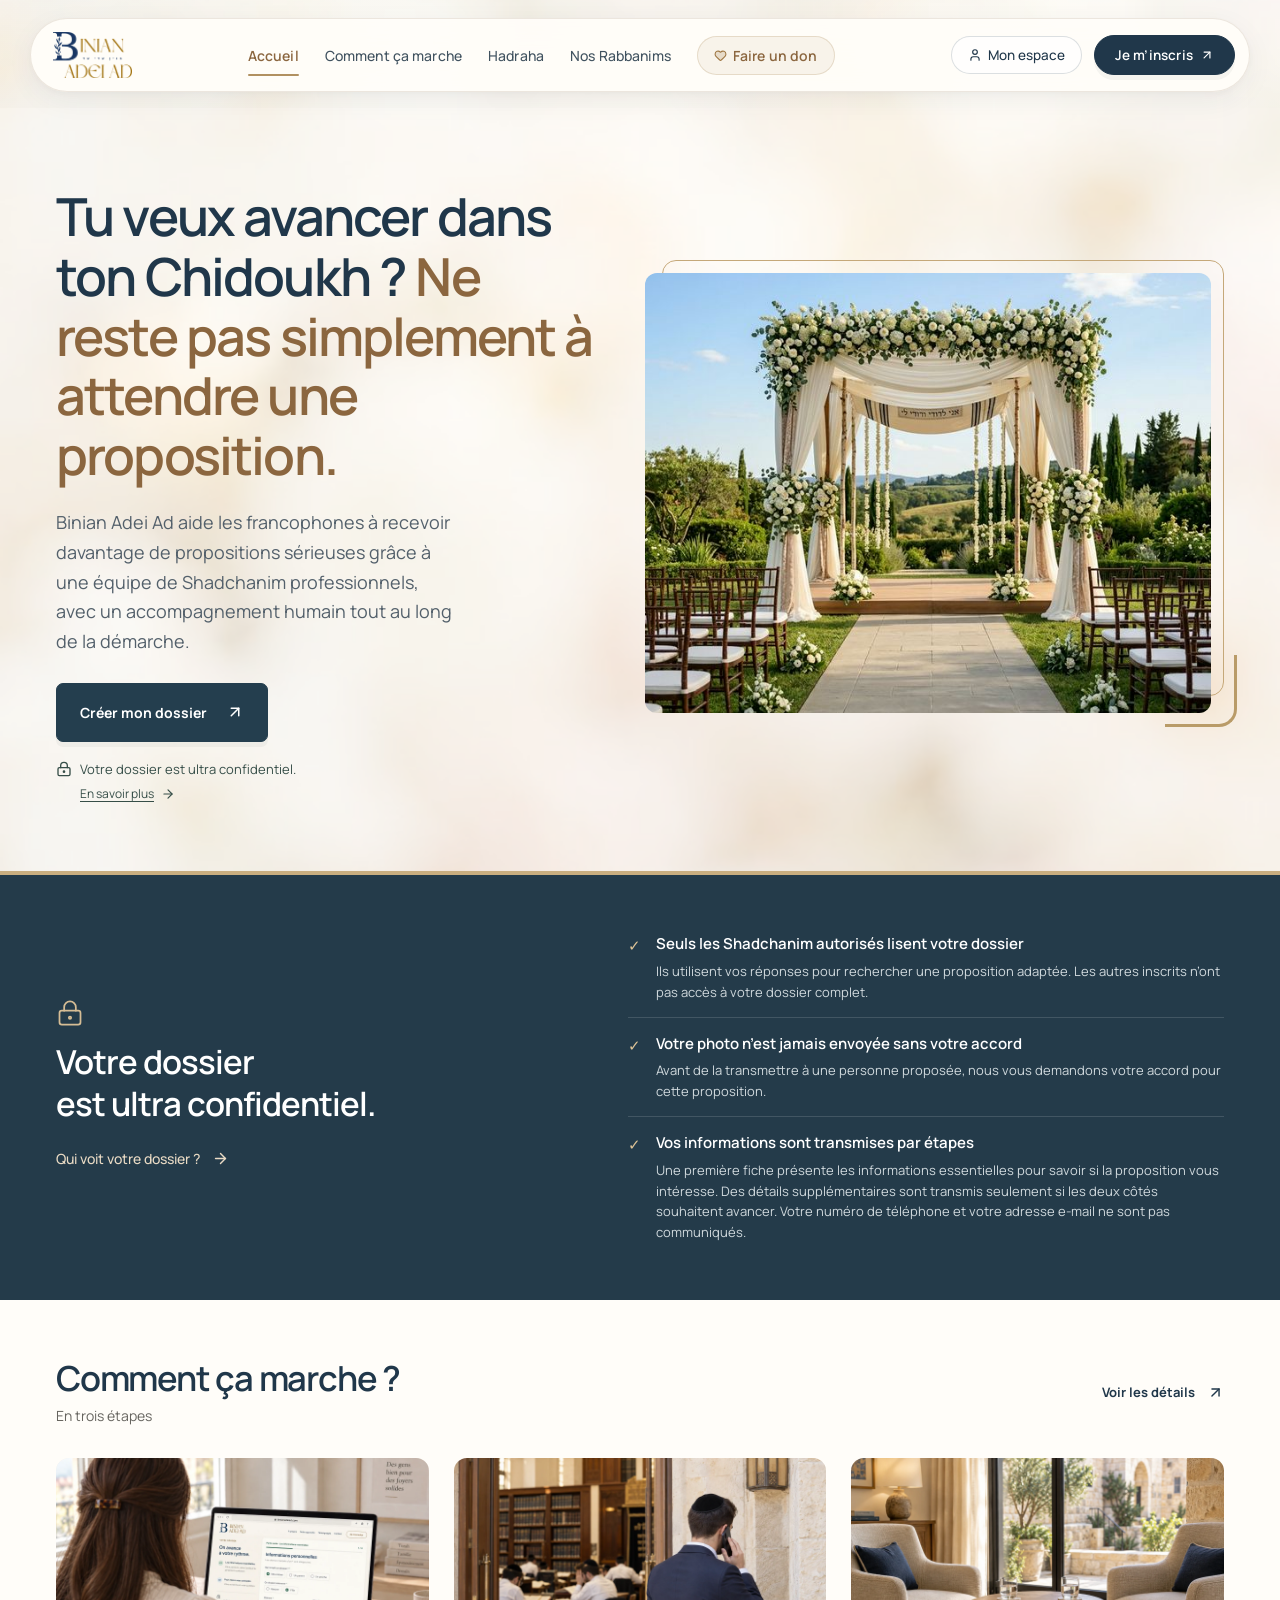
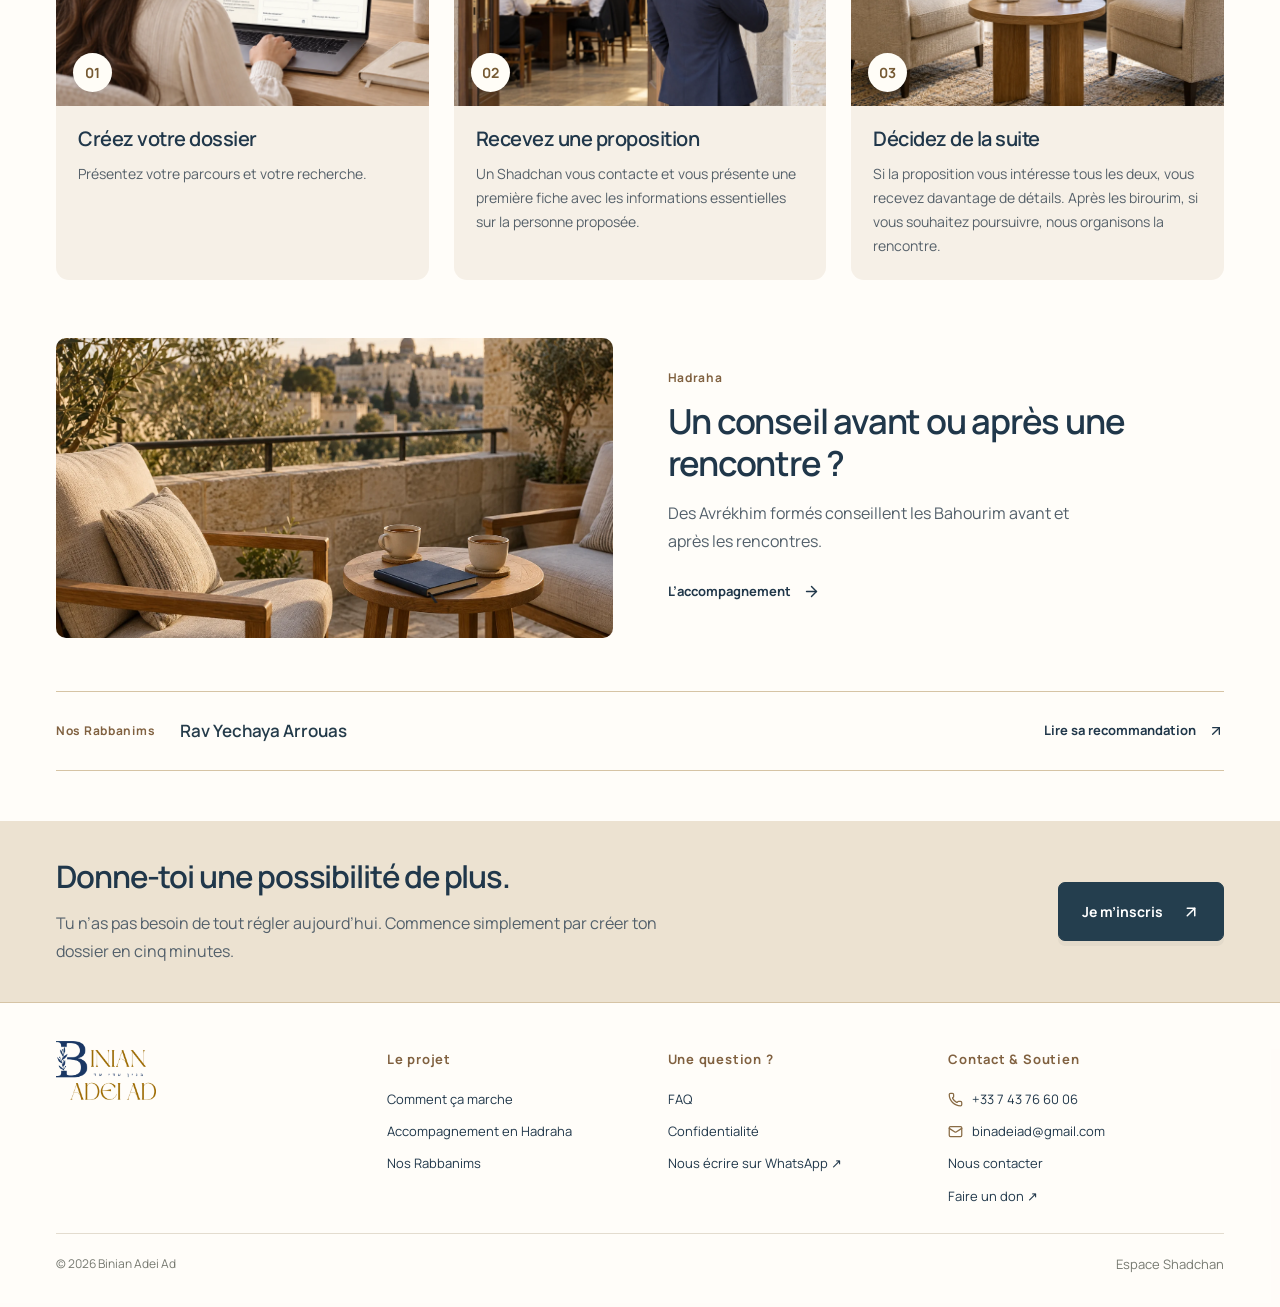
==== index.html @ 0715a314 "deploy: nouveau profil candidat 2 parties, formulaire direct Firebase" ====
<!DOCTYPE html>
<html lang="fr">
  <head>
    <meta charset="UTF-8" />
    <meta name="viewport" content="width=device-width, initial-scale=1.0" />
    <link rel="icon" href="./logo-transparent.png" />
    <meta name="google-site-verification" content="Vy_TaMFJgkFVXdGUIpu9ADHQsh_csEr1H4dXtQXcMZ0" />

    <title>Binian Adei Ad — Une possibilité de plus pour votre Chidoukh</title>
    
    <!-- SEO Meta Tags -->
    <meta name="description" content="Une équipe de Shadchanim pour étudier votre dossier et travailler des propositions de Chidoukh. Pour les francophones, dans une démarche privée." />
    <meta name="keywords" content="shidduch, shidduchim, shadchan, chadhanim, mariage juif, rencontre juive, binian adei ad, zivug, rabbanim, accompagnement" />
    <meta name="author" content="Binian Adei Ad" />
    <meta name="robots" content="index, follow" />
    <link rel="canonical" href="https://www.binianadeiad.com/" />
    
    <!-- Open Graph / Facebook -->
    <meta property="og:type" content="website" />
    <meta property="og:url" content="https://www.binianadeiad.com/" />
    <meta property="og:title" content="Binian Adei Ad — Chidoukh pour les francophones" />
    <meta property="og:description" content="Une possibilité de plus pour votre Chidoukh, avec le travail de Shadchanim et des conseils en Hadraha." />
    <meta property="og:image" content="https://www.binianadeiad.com/logo-transparent.png" />
    <meta property="og:locale" content="fr_FR" />
    
    <!-- Twitter -->
    <meta name="twitter:card" content="summary_large_image" />
    <meta name="twitter:url" content="https://www.binianadeiad.com/" />
    <meta name="twitter:title" content="Binian Adei Ad — Chidoukh pour les francophones" />
    <meta name="twitter:description" content="Une possibilité de plus pour votre Chidoukh, avec le travail de Shadchanim." />
    <meta name="twitter:image" content="https://www.binianadeiad.com/logo-transparent.png" />
    
<link rel="preconnect" href="https://fonts.googleapis.com" />
<link rel="preconnect" href="https://fonts.gstatic.com" crossorigin />
<link
  href="https://fonts.googleapis.com/css2?family=Manrope:wght@400;500;600;700;800&family=Playfair+Display:wght@400;700&family=Lato:wght@400;700&display=swap"
  rel="stylesheet"
/>
    <style>
      body {
        font-family: "Lato", sans-serif;
        background-color: #f8f9fa;
        overflow-x: hidden;
      }
      h1,
      h2,
      h3,
      h4,
      h5,
      h6 {
        font-family: "Playfair Display", serif;
      }

      @media print {
        @page {
          margin: 1cm;
          size: A4;
        }
        body {
          background: white;
          -webkit-print-color-adjust: exact;
          print-color-adjust: exact;
          font-size: 12pt;
        }
        .no-print,
        nav,
        button,
        .sidebar {
          display: none !important;
        }
        /* Ensure profile view takes full width */
        .profile-view {
          display: block !important;
          width: 100% !important;
          border: none !important;
          box-shadow: none !important;
          padding: 0 !important;
          overflow: visible !important;
        }
        /* Hide scrollbars */
        * {
          overflow: visible !important;
        }

        /* Better spacing for print */
        .grid {
          display: block !important;
        }
        .col-span-1,
        .col-span-2 {
          width: 100% !important;
          display: block !important;
          margin-bottom: 20px;
        }

        /* Page break inside avoidance */
        .avoid-break {
          -moz-column-break-inside: avoid;
               break-inside: avoid;
          page-break-inside: avoid;
        }
      }
    </style>
    <script type="module" crossorigin src="./assets/index-CXfmjTI5.js"></script>
    <link rel="modulepreload" crossorigin href="./assets/vendor-wddqAaEv.js">
    <link rel="modulepreload" crossorigin href="./assets/vendor-firebase-DGOQs2QG.js">
    <link rel="modulepreload" crossorigin href="./assets/index-DbYVe_zG.js">
    <link rel="modulepreload" crossorigin href="./assets/vendor-lucide-CukXUZ2a.js">
    <link rel="modulepreload" crossorigin href="./assets/vendor-framer-motion-Dt_1clNq.js">
    <link rel="stylesheet" crossorigin href="./assets/index-DHxBOeEq.css">
  </head>
  <body>
    <div id="root"></div>
  </body>
</html>
---- assets/index-DHxBOeEq.css ----
*,:before,:after{--tw-border-spacing-x: 0;--tw-border-spacing-y: 0;--tw-translate-x: 0;--tw-translate-y: 0;--tw-rotate: 0;--tw-skew-x: 0;--tw-skew-y: 0;--tw-scale-x: 1;--tw-scale-y: 1;--tw-pan-x: ;--tw-pan-y: ;--tw-pinch-zoom: ;--tw-scroll-snap-strictness: proximity;--tw-gradient-from-position: ;--tw-gradient-via-position: ;--tw-gradient-to-position: ;--tw-ordinal: ;--tw-slashed-zero: ;--tw-numeric-figure: ;--tw-numeric-spacing: ;--tw-numeric-fraction: ;--tw-ring-inset: ;--tw-ring-offset-width: 0px;--tw-ring-offset-color: #fff;--tw-ring-color: rgb(59 130 246 / .5);--tw-ring-offset-shadow: 0 0 #0000;--tw-ring-shadow: 0 0 #0000;--tw-shadow: 0 0 #0000;--tw-shadow-colored: 0 0 #0000;--tw-blur: ;--tw-brightness: ;--tw-contrast: ;--tw-grayscale: ;--tw-hue-rotate: ;--tw-invert: ;--tw-saturate: ;--tw-sepia: ;--tw-drop-shadow: ;--tw-backdrop-blur: ;--tw-backdrop-brightness: ;--tw-backdrop-contrast: ;--tw-backdrop-grayscale: ;--tw-backdrop-hue-rotate: ;--tw-backdrop-invert: ;--tw-backdrop-opacity: ;--tw-backdrop-saturate: ;--tw-backdrop-sepia: ;--tw-contain-size: ;--tw-contain-layout: ;--tw-contain-paint: ;--tw-contain-style: }::backdrop{--tw-border-spacing-x: 0;--tw-border-spacing-y: 0;--tw-translate-x: 0;--tw-translate-y: 0;--tw-rotate: 0;--tw-skew-x: 0;--tw-skew-y: 0;--tw-scale-x: 1;--tw-scale-y: 1;--tw-pan-x: ;--tw-pan-y: ;--tw-pinch-zoom: ;--tw-scroll-snap-strictness: proximity;--tw-gradient-from-position: ;--tw-gradient-via-position: ;--tw-gradient-to-position: ;--tw-ordinal: ;--tw-slashed-zero: ;--tw-numeric-figure: ;--tw-numeric-spacing: ;--tw-numeric-fraction: ;--tw-ring-inset: ;--tw-ring-offset-width: 0px;--tw-ring-offset-color: #fff;--tw-ring-color: rgb(59 130 246 / .5);--tw-ring-offset-shadow: 0 0 #0000;--tw-ring-shadow: 0 0 #0000;--tw-shadow: 0 0 #0000;--tw-shadow-colored: 0 0 #0000;--tw-blur: ;--tw-brightness: ;--tw-contrast: ;--tw-grayscale: ;--tw-hue-rotate: ;--tw-invert: ;--tw-saturate: ;--tw-sepia: ;--tw-drop-shadow: ;--tw-backdrop-blur: ;--tw-backdrop-brightness: ;--tw-backdrop-contrast: ;--tw-backdrop-grayscale: ;--tw-backdrop-hue-rotate: ;--tw-backdrop-invert: ;--tw-backdrop-opacity: ;--tw-backdrop-saturate: ;--tw-backdrop-sepia: ;--tw-contain-size: ;--tw-contain-layout: ;--tw-contain-paint: ;--tw-contain-style: }*,:before,:after{box-sizing:border-box;border-width:0;border-style:solid;border-color:#e5e7eb}:before,:after{--tw-content: ""}html,:host{line-height:1.5;-webkit-text-size-adjust:100%;-moz-tab-size:4;-o-tab-size:4;tab-size:4;font-family:Lato,sans-serif;font-feature-settings:normal;font-variation-settings:normal;-webkit-tap-highlight-color:transparent}body{margin:0;line-height:inherit}hr{height:0;color:inherit;border-top-width:1px}abbr:where([title]){-webkit-text-decoration:underline dotted;text-decoration:underline dotted}h1,h2,h3,h4,h5,h6{font-size:inherit;font-weight:inherit}a{color:inherit;text-decoration:inherit}b,strong{font-weight:bolder}code,kbd,samp,pre{font-family:ui-monospace,SFMono-Regular,Menlo,Monaco,Consolas,Liberation Mono,Courier New,monospace;font-feature-settings:normal;font-variation-settings:normal;font-size:1em}small{font-size:80%}sub,sup{font-size:75%;line-height:0;position:relative;vertical-align:baseline}sub{bottom:-.25em}sup{top:-.5em}table{text-indent:0;border-color:inherit;border-collapse:collapse}button,input,optgroup,select,textarea{font-family:inherit;font-feature-settings:inherit;font-variation-settings:inherit;font-size:100%;font-weight:inherit;line-height:inherit;letter-spacing:inherit;color:inherit;margin:0;padding:0}button,select{text-transform:none}button,input:where([type=button]),input:where([type=reset]),input:where([type=submit]){-webkit-appearance:button;background-color:transparent;background-image:none}:-moz-focusring{outline:auto}:-moz-ui-invalid{box-shadow:none}progress{vertical-align:baseline}::-webkit-inner-spin-button,::-webkit-outer-spin-button{height:auto}[type=search]{-webkit-appearance:textfield;outline-offset:-2px}::-webkit-search-decoration{-webkit-appearance:none}::-webkit-file-upload-button{-webkit-appearance:button;font:inherit}summary{display:list-item}blockquote,dl,dd,h1,h2,h3,h4,h5,h6,hr,figure,p,pre{margin:0}fieldset{margin:0;padding:0}legend{padding:0}ol,ul,menu{list-style:none;margin:0;padding:0}dialog{padding:0}textarea{resize:vertical}input::-moz-placeholder,textarea::-moz-placeholder{opacity:1;color:#9ca3af}input::placeholder,textarea::placeholder{opacity:1;color:#9ca3af}button,[role=button]{cursor:pointer}:disabled{cursor:default}img,svg,video,canvas,audio,iframe,embed,object{display:block;vertical-align:middle}img,video{max-width:100%;height:auto}[hidden]:where(:not([hidden=until-found])){display:none}.pointer-events-none{pointer-events:none}.\!visible{visibility:visible!important}.visible{visibility:visible}.fixed{position:fixed}.absolute{position:absolute}.relative{position:relative}.sticky{position:sticky}.inset-0{top:0;right:0;bottom:0;left:0}.-bottom-12{bottom:-3rem}.-bottom-2{bottom:-.5rem}.-right-2{right:-.5rem}.bottom-0{bottom:0}.bottom-6{bottom:1.5rem}.left-1\/2{left:50%}.left-3{left:.75rem}.left-6{left:1.5rem}.right-0{right:0}.right-3{right:.75rem}.right-4{right:1rem}.top-0{top:0}.top-1\/2{top:50%}.top-2\.5{top:.625rem}.top-4{top:1rem}.top-6{top:1.5rem}.z-10{z-index:10}.z-20{z-index:20}.z-40{z-index:40}.z-50{z-index:50}.z-\[-1\]{z-index:-1}.z-\[60\]{z-index:60}.col-span-2{grid-column:span 2 / span 2}.m-auto{margin:auto}.mx-auto{margin-left:auto;margin-right:auto}.my-2{margin-top:.5rem;margin-bottom:.5rem}.my-3{margin-top:.75rem;margin-bottom:.75rem}.my-8{margin-top:2rem;margin-bottom:2rem}.-mb-px{margin-bottom:-1px}.-mr-20{margin-right:-5rem}.-mt-20{margin-top:-5rem}.mb-0\.5{margin-bottom:.125rem}.mb-1{margin-bottom:.25rem}.mb-1\.5{margin-bottom:.375rem}.mb-12{margin-bottom:3rem}.mb-2{margin-bottom:.5rem}.mb-3{margin-bottom:.75rem}.mb-4{margin-bottom:1rem}.mb-5{margin-bottom:1.25rem}.mb-6{margin-bottom:1.5rem}.mb-8{margin-bottom:2rem}.ml-2{margin-left:.5rem}.ml-auto{margin-left:auto}.mt-0{margin-top:0}.mt-0\.5{margin-top:.125rem}.mt-1{margin-top:.25rem}.mt-2{margin-top:.5rem}.mt-3{margin-top:.75rem}.mt-4{margin-top:1rem}.mt-6{margin-top:1.5rem}.mt-8{margin-top:2rem}.mt-auto{margin-top:auto}.block{display:block}.inline-block{display:inline-block}.flex{display:flex}.inline-flex{display:inline-flex}.table{display:table}.grid{display:grid}.hidden{display:none}.h-0\.5{height:.125rem}.h-10{height:2.5rem}.h-12{height:3rem}.h-16{height:4rem}.h-2{height:.5rem}.h-24{height:6rem}.h-3{height:.75rem}.h-3\.5{height:.875rem}.h-32{height:8rem}.h-4{height:1rem}.h-40{height:10rem}.h-5{height:1.25rem}.h-6{height:1.5rem}.h-64{height:16rem}.h-7{height:1.75rem}.h-\[500px\]{height:500px}.h-full{height:100%}.max-h-72{max-height:18rem}.min-h-\[160px\]{min-height:160px}.min-h-\[60px\]{min-height:60px}.min-h-\[70vh\]{min-height:70vh}.min-h-screen{min-height:100vh}.w-10{width:2.5rem}.w-12{width:3rem}.w-16{width:4rem}.w-2{width:.5rem}.w-20{width:5rem}.w-24{width:6rem}.w-3{width:.75rem}.w-3\.5{width:.875rem}.w-32{width:8rem}.w-4{width:1rem}.w-40{width:10rem}.w-5{width:1.25rem}.w-6{width:1.5rem}.w-64{width:16rem}.w-7{width:1.75rem}.w-auto{width:auto}.w-full{width:100%}.min-w-0{min-width:0px}.min-w-\[960px\]{min-width:960px}.max-w-2xl{max-width:42rem}.max-w-3xl{max-width:48rem}.max-w-4xl{max-width:56rem}.max-w-5xl{max-width:64rem}.max-w-6xl{max-width:72rem}.max-w-\[250px\]{max-width:250px}.max-w-\[80\%\]{max-width:80%}.max-w-\[85\%\]{max-width:85%}.max-w-md{max-width:28rem}.max-w-sm{max-width:24rem}.max-w-xl{max-width:36rem}.flex-1{flex:1 1 0%}.flex-shrink-0,.shrink-0{flex-shrink:0}.flex-grow{flex-grow:1}.-translate-x-1\/2{--tw-translate-x: -50%;transform:translate(var(--tw-translate-x),var(--tw-translate-y)) rotate(var(--tw-rotate)) skew(var(--tw-skew-x)) skewY(var(--tw-skew-y)) scaleX(var(--tw-scale-x)) scaleY(var(--tw-scale-y))}.-translate-y-1\/2{--tw-translate-y: -50%;transform:translate(var(--tw-translate-x),var(--tw-translate-y)) rotate(var(--tw-rotate)) skew(var(--tw-skew-x)) skewY(var(--tw-skew-y)) scaleX(var(--tw-scale-x)) scaleY(var(--tw-scale-y))}.transform{transform:translate(var(--tw-translate-x),var(--tw-translate-y)) rotate(var(--tw-rotate)) skew(var(--tw-skew-x)) skewY(var(--tw-skew-y)) scaleX(var(--tw-scale-x)) scaleY(var(--tw-scale-y))}@keyframes ping{75%,to{transform:scale(2);opacity:0}}.animate-ping{animation:ping 1s cubic-bezier(0,0,.2,1) infinite}@keyframes pulse{50%{opacity:.5}}.animate-pulse{animation:pulse 2s cubic-bezier(.4,0,.6,1) infinite}@keyframes spin{to{transform:rotate(360deg)}}.animate-spin{animation:spin 1s linear infinite}.cursor-not-allowed{cursor:not-allowed}.cursor-pointer{cursor:pointer}.grid-cols-1{grid-template-columns:repeat(1,minmax(0,1fr))}.grid-cols-2{grid-template-columns:repeat(2,minmax(0,1fr))}.flex-col{flex-direction:column}.flex-wrap{flex-wrap:wrap}.items-start{align-items:flex-start}.items-end{align-items:flex-end}.items-center{align-items:center}.justify-start{justify-content:flex-start}.justify-end{justify-content:flex-end}.justify-center{justify-content:center}.justify-between{justify-content:space-between}.gap-1{gap:.25rem}.gap-1\.5{gap:.375rem}.gap-2{gap:.5rem}.gap-3{gap:.75rem}.gap-4{gap:1rem}.gap-5{gap:1.25rem}.gap-6{gap:1.5rem}.gap-x-5{-moz-column-gap:1.25rem;column-gap:1.25rem}.gap-x-6{-moz-column-gap:1.5rem;column-gap:1.5rem}.gap-y-2{row-gap:.5rem}.space-y-1>:not([hidden])~:not([hidden]){--tw-space-y-reverse: 0;margin-top:calc(.25rem * calc(1 - var(--tw-space-y-reverse)));margin-bottom:calc(.25rem * var(--tw-space-y-reverse))}.space-y-2>:not([hidden])~:not([hidden]){--tw-space-y-reverse: 0;margin-top:calc(.5rem * calc(1 - var(--tw-space-y-reverse)));margin-bottom:calc(.5rem * var(--tw-space-y-reverse))}.space-y-3>:not([hidden])~:not([hidden]){--tw-space-y-reverse: 0;margin-top:calc(.75rem * calc(1 - var(--tw-space-y-reverse)));margin-bottom:calc(.75rem * var(--tw-space-y-reverse))}.space-y-4>:not([hidden])~:not([hidden]){--tw-space-y-reverse: 0;margin-top:calc(1rem * calc(1 - var(--tw-space-y-reverse)));margin-bottom:calc(1rem * var(--tw-space-y-reverse))}.space-y-5>:not([hidden])~:not([hidden]){--tw-space-y-reverse: 0;margin-top:calc(1.25rem * calc(1 - var(--tw-space-y-reverse)));margin-bottom:calc(1.25rem * var(--tw-space-y-reverse))}.space-y-6>:not([hidden])~:not([hidden]){--tw-space-y-reverse: 0;margin-top:calc(1.5rem * calc(1 - var(--tw-space-y-reverse)));margin-bottom:calc(1.5rem * var(--tw-space-y-reverse))}.space-y-8>:not([hidden])~:not([hidden]){--tw-space-y-reverse: 0;margin-top:calc(2rem * calc(1 - var(--tw-space-y-reverse)));margin-bottom:calc(2rem * var(--tw-space-y-reverse))}.divide-y>:not([hidden])~:not([hidden]){--tw-divide-y-reverse: 0;border-top-width:calc(1px * calc(1 - var(--tw-divide-y-reverse)));border-bottom-width:calc(1px * var(--tw-divide-y-reverse))}.divide-slate-100>:not([hidden])~:not([hidden]){--tw-divide-opacity: 1;border-color:rgb(241 245 249 / var(--tw-divide-opacity, 1))}.overflow-hidden{overflow:hidden}.overflow-x-auto{overflow-x:auto}.overflow-y-auto{overflow-y:auto}.overflow-x-hidden{overflow-x:hidden}.truncate{overflow:hidden;text-overflow:ellipsis;white-space:nowrap}.whitespace-nowrap{white-space:nowrap}.whitespace-pre-line{white-space:pre-line}.rounded-2xl{border-radius:1rem}.rounded-3xl{border-radius:1.5rem}.rounded-\[2\.5rem\]{border-radius:2.5rem}.rounded-\[2rem\]{border-radius:2rem}.rounded-full{border-radius:9999px}.rounded-lg{border-radius:.5rem}.rounded-md{border-radius:.375rem}.rounded-xl{border-radius:.75rem}.rounded-t-\[2rem\]{border-top-left-radius:2rem;border-top-right-radius:2rem}.rounded-bl-none{border-bottom-left-radius:0}.rounded-br-none{border-bottom-right-radius:0}.border{border-width:1px}.border-2{border-width:2px}.border-4,.border-\[4px\]{border-width:4px}.border-b{border-bottom-width:1px}.border-b-2{border-bottom-width:2px}.border-t{border-top-width:1px}.border-dashed{border-style:dashed}.border-amber-200{--tw-border-opacity: 1;border-color:rgb(253 230 138 / var(--tw-border-opacity, 1))}.border-amber-400{--tw-border-opacity: 1;border-color:rgb(251 191 36 / var(--tw-border-opacity, 1))}.border-emerald-200{--tw-border-opacity: 1;border-color:rgb(167 243 208 / var(--tw-border-opacity, 1))}.border-gray-200{--tw-border-opacity: 1;border-color:rgb(229 231 235 / var(--tw-border-opacity, 1))}.border-green-100{--tw-border-opacity: 1;border-color:rgb(220 252 231 / var(--tw-border-opacity, 1))}.border-green-100\/50{border-color:#dcfce780}.border-pink-200{--tw-border-opacity: 1;border-color:rgb(251 207 232 / var(--tw-border-opacity, 1))}.border-red-100{--tw-border-opacity: 1;border-color:rgb(254 226 226 / var(--tw-border-opacity, 1))}.border-red-200{--tw-border-opacity: 1;border-color:rgb(254 202 202 / var(--tw-border-opacity, 1))}.border-rose-200{--tw-border-opacity: 1;border-color:rgb(254 205 211 / var(--tw-border-opacity, 1))}.border-sky-200{--tw-border-opacity: 1;border-color:rgb(186 230 253 / var(--tw-border-opacity, 1))}.border-slate-100{--tw-border-opacity: 1;border-color:rgb(241 245 249 / var(--tw-border-opacity, 1))}.border-slate-200{--tw-border-opacity: 1;border-color:rgb(226 232 240 / var(--tw-border-opacity, 1))}.border-slate-300{--tw-border-opacity: 1;border-color:rgb(203 213 225 / var(--tw-border-opacity, 1))}.border-transparent{border-color:transparent}.border-wedding-gold{--tw-border-opacity: 1;border-color:rgb(200 162 121 / var(--tw-border-opacity, 1))}.border-wedding-gold\/10{border-color:#c8a2791a}.border-wedding-gold\/20{border-color:#c8a27933}.border-wedding-gold\/30{border-color:#c8a2794d}.border-wedding-navy{--tw-border-opacity: 1;border-color:rgb(26 41 66 / var(--tw-border-opacity, 1))}.border-wedding-navy\/10{border-color:#1a29421a}.border-wedding-navy\/15{border-color:#1a294226}.border-wedding-navy\/5{border-color:#1a29420d}.border-wedding-rose{--tw-border-opacity: 1;border-color:rgb(230 215 213 / var(--tw-border-opacity, 1))}.border-wedding-rose\/60{border-color:#e6d7d599}.border-wedding-rose\/80{border-color:#e6d7d5cc}.border-white{--tw-border-opacity: 1;border-color:rgb(255 255 255 / var(--tw-border-opacity, 1))}.border-white\/5{border-color:#ffffff0d}.border-white\/50{border-color:#ffffff80}.bg-amber-50{--tw-bg-opacity: 1;background-color:rgb(255 251 235 / var(--tw-bg-opacity, 1))}.bg-amber-50\/60{background-color:#fffbeb99}.bg-emerald-50{--tw-bg-opacity: 1;background-color:rgb(236 253 245 / var(--tw-bg-opacity, 1))}.bg-emerald-700{--tw-bg-opacity: 1;background-color:rgb(4 120 87 / var(--tw-bg-opacity, 1))}.bg-gray-100{--tw-bg-opacity: 1;background-color:rgb(243 244 246 / var(--tw-bg-opacity, 1))}.bg-gray-50\/50{background-color:#f9fafb80}.bg-green-50\/50{background-color:#f0fdf480}.bg-green-50\/80{background-color:#f0fdf4cc}.bg-green-500{--tw-bg-opacity: 1;background-color:rgb(34 197 94 / var(--tw-bg-opacity, 1))}.bg-pink-50{--tw-bg-opacity: 1;background-color:rgb(253 242 248 / var(--tw-bg-opacity, 1))}.bg-red-50{--tw-bg-opacity: 1;background-color:rgb(254 242 242 / var(--tw-bg-opacity, 1))}.bg-red-50\/80{background-color:#fef2f2cc}.bg-rose-50{--tw-bg-opacity: 1;background-color:rgb(255 241 242 / var(--tw-bg-opacity, 1))}.bg-sky-50{--tw-bg-opacity: 1;background-color:rgb(240 249 255 / var(--tw-bg-opacity, 1))}.bg-slate-100{--tw-bg-opacity: 1;background-color:rgb(241 245 249 / var(--tw-bg-opacity, 1))}.bg-slate-100\/70{background-color:#f1f5f9b3}.bg-slate-50{--tw-bg-opacity: 1;background-color:rgb(248 250 252 / var(--tw-bg-opacity, 1))}.bg-transparent{background-color:transparent}.bg-wedding-champagne{--tw-bg-opacity: 1;background-color:rgb(245 245 240 / var(--tw-bg-opacity, 1))}.bg-wedding-gold{--tw-bg-opacity: 1;background-color:rgb(200 162 121 / var(--tw-bg-opacity, 1))}.bg-wedding-gold\/10{background-color:#c8a2791a}.bg-wedding-gold\/15{background-color:#c8a27926}.bg-wedding-gold\/30{background-color:#c8a2794d}.bg-wedding-gold\/5{background-color:#c8a2790d}.bg-wedding-navy{--tw-bg-opacity: 1;background-color:rgb(26 41 66 / var(--tw-bg-opacity, 1))}.bg-wedding-navy\/40{background-color:#1a294266}.bg-wedding-navy\/5{background-color:#1a29420d}.bg-wedding-navy\/70{background-color:#1a2942b3}.bg-wedding-navy\/95{background-color:#1a2942f2}.bg-wedding-navy\/\[0\.02\]{background-color:#1a294205}.bg-white{--tw-bg-opacity: 1;background-color:rgb(255 255 255 / var(--tw-bg-opacity, 1))}.bg-white\/10{background-color:#ffffff1a}.bg-white\/30{background-color:#ffffff4d}.bg-white\/50{background-color:#ffffff80}.bg-white\/60{background-color:#fff9}.bg-white\/70{background-color:#ffffffb3}.bg-white\/80{background-color:#fffc}.bg-white\/90{background-color:#ffffffe6}.bg-gradient-to-b{background-image:linear-gradient(to bottom,var(--tw-gradient-stops))}.bg-gradient-to-br{background-image:linear-gradient(to bottom right,var(--tw-gradient-stops))}.from-\[\#faf7f2\]{--tw-gradient-from: #faf7f2 var(--tw-gradient-from-position);--tw-gradient-to: rgb(250 247 242 / 0) var(--tw-gradient-to-position);--tw-gradient-stops: var(--tw-gradient-from), var(--tw-gradient-to)}.from-transparent{--tw-gradient-from: transparent var(--tw-gradient-from-position);--tw-gradient-to: rgb(0 0 0 / 0) var(--tw-gradient-to-position);--tw-gradient-stops: var(--tw-gradient-from), var(--tw-gradient-to)}.via-\[\#fffdfa\]{--tw-gradient-to: rgb(255 253 250 / 0) var(--tw-gradient-to-position);--tw-gradient-stops: var(--tw-gradient-from), #fffdfa var(--tw-gradient-via-position), var(--tw-gradient-to)}.to-\[\#f4eee6\]{--tw-gradient-to: #f4eee6 var(--tw-gradient-to-position)}.to-black\/20{--tw-gradient-to: rgb(0 0 0 / .2) var(--tw-gradient-to-position)}.bg-cover{background-size:cover}.bg-center{background-position:center}.object-cover{-o-object-fit:cover;object-fit:cover}.p-1{padding:.25rem}.p-10{padding:2.5rem}.p-12{padding:3rem}.p-2{padding:.5rem}.p-2\.5{padding:.625rem}.p-3{padding:.75rem}.p-4{padding:1rem}.p-6{padding:1.5rem}.p-8{padding:2rem}.px-0{padding-left:0;padding-right:0}.px-1{padding-left:.25rem;padding-right:.25rem}.px-2{padding-left:.5rem;padding-right:.5rem}.px-2\.5{padding-left:.625rem;padding-right:.625rem}.px-3{padding-left:.75rem;padding-right:.75rem}.px-3\.5{padding-left:.875rem;padding-right:.875rem}.px-4{padding-left:1rem;padding-right:1rem}.px-5{padding-left:1.25rem;padding-right:1.25rem}.px-6{padding-left:1.5rem;padding-right:1.5rem}.px-8{padding-left:2rem;padding-right:2rem}.py-0\.5{padding-top:.125rem;padding-bottom:.125rem}.py-1{padding-top:.25rem;padding-bottom:.25rem}.py-1\.5{padding-top:.375rem;padding-bottom:.375rem}.py-10{padding-top:2.5rem;padding-bottom:2.5rem}.py-2{padding-top:.5rem;padding-bottom:.5rem}.py-2\.5{padding-top:.625rem;padding-bottom:.625rem}.py-20{padding-top:5rem;padding-bottom:5rem}.py-3{padding-top:.75rem;padding-bottom:.75rem}.py-3\.5{padding-top:.875rem;padding-bottom:.875rem}.py-4{padding-top:1rem;padding-bottom:1rem}.py-6{padding-top:1.5rem;padding-bottom:1.5rem}.py-8{padding-top:2rem;padding-bottom:2rem}.pb-16{padding-bottom:4rem}.pb-3{padding-bottom:.75rem}.pb-4{padding-bottom:1rem}.pb-8{padding-bottom:2rem}.pl-9{padding-left:2.25rem}.pr-4{padding-right:1rem}.pt-1{padding-top:.25rem}.pt-16{padding-top:4rem}.pt-2{padding-top:.5rem}.pt-24{padding-top:6rem}.pt-3{padding-top:.75rem}.pt-4{padding-top:1rem}.pt-6{padding-top:1.5rem}.text-left{text-align:left}.text-center{text-align:center}.align-top{vertical-align:top}.font-sans{font-family:Lato,sans-serif}.font-serif{font-family:Playfair Display,serif}.text-2xl{font-size:1.5rem;line-height:2rem}.text-3xl{font-size:1.875rem;line-height:2.25rem}.text-4xl{font-size:2.25rem;line-height:2.5rem}.text-\[10px\]{font-size:10px}.text-\[11px\]{font-size:11px}.text-\[8px\]{font-size:8px}.text-\[9px\]{font-size:9px}.text-base{font-size:1rem;line-height:1.5rem}.text-lg{font-size:1.125rem;line-height:1.75rem}.text-sm{font-size:.875rem;line-height:1.25rem}.text-xl{font-size:1.25rem;line-height:1.75rem}.text-xs{font-size:.75rem;line-height:1rem}.font-bold{font-weight:700}.font-light{font-weight:300}.font-medium{font-weight:500}.font-normal{font-weight:400}.font-semibold{font-weight:600}.uppercase{text-transform:uppercase}.italic{font-style:italic}.leading-none{line-height:1}.leading-relaxed{line-height:1.625}.leading-snug{line-height:1.375}.leading-tight{line-height:1.25}.tracking-\[0\.1em\]{letter-spacing:.1em}.tracking-\[0\.2em\]{letter-spacing:.2em}.tracking-tight{letter-spacing:-.025em}.tracking-wide{letter-spacing:.025em}.tracking-wider{letter-spacing:.05em}.tracking-widest{letter-spacing:.1em}.text-amber-700{--tw-text-opacity: 1;color:rgb(180 83 9 / var(--tw-text-opacity, 1))}.text-amber-800{--tw-text-opacity: 1;color:rgb(146 64 14 / var(--tw-text-opacity, 1))}.text-emerald-600{--tw-text-opacity: 1;color:rgb(5 150 105 / var(--tw-text-opacity, 1))}.text-emerald-700{--tw-text-opacity: 1;color:rgb(4 120 87 / var(--tw-text-opacity, 1))}.text-emerald-800{--tw-text-opacity: 1;color:rgb(6 95 70 / var(--tw-text-opacity, 1))}.text-gray-400{--tw-text-opacity: 1;color:rgb(156 163 175 / var(--tw-text-opacity, 1))}.text-gray-700{--tw-text-opacity: 1;color:rgb(55 65 81 / var(--tw-text-opacity, 1))}.text-green-600{--tw-text-opacity: 1;color:rgb(22 163 74 / var(--tw-text-opacity, 1))}.text-green-700{--tw-text-opacity: 1;color:rgb(21 128 61 / var(--tw-text-opacity, 1))}.text-green-800\/40{color:#16653466}.text-pink-800{--tw-text-opacity: 1;color:rgb(157 23 77 / var(--tw-text-opacity, 1))}.text-red-600{--tw-text-opacity: 1;color:rgb(220 38 38 / var(--tw-text-opacity, 1))}.text-red-800{--tw-text-opacity: 1;color:rgb(153 27 27 / var(--tw-text-opacity, 1))}.text-rose-700{--tw-text-opacity: 1;color:rgb(190 18 60 / var(--tw-text-opacity, 1))}.text-rose-800{--tw-text-opacity: 1;color:rgb(159 18 57 / var(--tw-text-opacity, 1))}.text-sky-800{--tw-text-opacity: 1;color:rgb(7 89 133 / var(--tw-text-opacity, 1))}.text-slate-400{--tw-text-opacity: 1;color:rgb(148 163 184 / var(--tw-text-opacity, 1))}.text-slate-500{--tw-text-opacity: 1;color:rgb(100 116 139 / var(--tw-text-opacity, 1))}.text-slate-600{--tw-text-opacity: 1;color:rgb(71 85 105 / var(--tw-text-opacity, 1))}.text-slate-700{--tw-text-opacity: 1;color:rgb(51 65 85 / var(--tw-text-opacity, 1))}.text-wedding-gold{--tw-text-opacity: 1;color:rgb(200 162 121 / var(--tw-text-opacity, 1))}.text-wedding-navy{--tw-text-opacity: 1;color:rgb(26 41 66 / var(--tw-text-opacity, 1))}.text-wedding-navy\/20{color:#1a294233}.text-wedding-navy\/40{color:#1a294266}.text-wedding-navy\/50{color:#1a294280}.text-wedding-navy\/60{color:#1a294299}.text-wedding-navy\/70{color:#1a2942b3}.text-wedding-navy\/80{color:#1a2942cc}.text-wedding-navy\/90{color:#1a2942e6}.text-wedding-rose{--tw-text-opacity: 1;color:rgb(230 215 213 / var(--tw-text-opacity, 1))}.text-wedding-text{--tw-text-opacity: 1;color:rgb(74 74 74 / var(--tw-text-opacity, 1))}.text-wedding-text\/50{color:#4a4a4a80}.text-white{--tw-text-opacity: 1;color:rgb(255 255 255 / var(--tw-text-opacity, 1))}.text-white\/70{color:#ffffffb3}.text-white\/80{color:#fffc}.text-white\/90{color:#ffffffe6}.opacity-10{opacity:.1}.opacity-5{opacity:.05}.opacity-60{opacity:.6}.shadow-2xl{--tw-shadow: 0 25px 50px -12px rgb(0 0 0 / .25);--tw-shadow-colored: 0 25px 50px -12px var(--tw-shadow-color);box-shadow:var(--tw-ring-offset-shadow, 0 0 #0000),var(--tw-ring-shadow, 0 0 #0000),var(--tw-shadow)}.shadow-inner{--tw-shadow: inset 0 2px 4px 0 rgb(0 0 0 / .05);--tw-shadow-colored: inset 0 2px 4px 0 var(--tw-shadow-color);box-shadow:var(--tw-ring-offset-shadow, 0 0 #0000),var(--tw-ring-shadow, 0 0 #0000),var(--tw-shadow)}.shadow-lg{--tw-shadow: 0 10px 15px -3px rgb(0 0 0 / .1), 0 4px 6px -4px rgb(0 0 0 / .1);--tw-shadow-colored: 0 10px 15px -3px var(--tw-shadow-color), 0 4px 6px -4px var(--tw-shadow-color);box-shadow:var(--tw-ring-offset-shadow, 0 0 #0000),var(--tw-ring-shadow, 0 0 #0000),var(--tw-shadow)}.shadow-md{--tw-shadow: 0 4px 6px -1px rgb(0 0 0 / .1), 0 2px 4px -2px rgb(0 0 0 / .1);--tw-shadow-colored: 0 4px 6px -1px var(--tw-shadow-color), 0 2px 4px -2px var(--tw-shadow-color);box-shadow:var(--tw-ring-offset-shadow, 0 0 #0000),var(--tw-ring-shadow, 0 0 #0000),var(--tw-shadow)}.shadow-sm{--tw-shadow: 0 1px 2px 0 rgb(0 0 0 / .05);--tw-shadow-colored: 0 1px 2px 0 var(--tw-shadow-color);box-shadow:var(--tw-ring-offset-shadow, 0 0 #0000),var(--tw-ring-shadow, 0 0 #0000),var(--tw-shadow)}.shadow-xl{--tw-shadow: 0 20px 25px -5px rgb(0 0 0 / .1), 0 8px 10px -6px rgb(0 0 0 / .1);--tw-shadow-colored: 0 20px 25px -5px var(--tw-shadow-color), 0 8px 10px -6px var(--tw-shadow-color);box-shadow:var(--tw-ring-offset-shadow, 0 0 #0000),var(--tw-ring-shadow, 0 0 #0000),var(--tw-shadow)}.shadow-black\/5{--tw-shadow-color: rgb(0 0 0 / .05);--tw-shadow: var(--tw-shadow-colored)}.shadow-wedding-navy\/10{--tw-shadow-color: rgb(26 41 66 / .1);--tw-shadow: var(--tw-shadow-colored)}.shadow-wedding-navy\/20{--tw-shadow-color: rgb(26 41 66 / .2);--tw-shadow: var(--tw-shadow-colored)}.shadow-wedding-navy\/5{--tw-shadow-color: rgb(26 41 66 / .05);--tw-shadow: var(--tw-shadow-colored)}.ring-1{--tw-ring-offset-shadow: var(--tw-ring-inset) 0 0 0 var(--tw-ring-offset-width) var(--tw-ring-offset-color);--tw-ring-shadow: var(--tw-ring-inset) 0 0 0 calc(1px + var(--tw-ring-offset-width)) var(--tw-ring-color);box-shadow:var(--tw-ring-offset-shadow),var(--tw-ring-shadow),var(--tw-shadow, 0 0 #0000)}.ring-2{--tw-ring-offset-shadow: var(--tw-ring-inset) 0 0 0 var(--tw-ring-offset-width) var(--tw-ring-offset-color);--tw-ring-shadow: var(--tw-ring-inset) 0 0 0 calc(2px + var(--tw-ring-offset-width)) var(--tw-ring-color);box-shadow:var(--tw-ring-offset-shadow),var(--tw-ring-shadow),var(--tw-shadow, 0 0 #0000)}.ring-black\/5{--tw-ring-color: rgb(0 0 0 / .05)}.ring-wedding-gold\/50{--tw-ring-color: rgb(200 162 121 / .5)}.blur-3xl{--tw-blur: blur(64px);filter:var(--tw-blur) var(--tw-brightness) var(--tw-contrast) var(--tw-grayscale) var(--tw-hue-rotate) var(--tw-invert) var(--tw-saturate) var(--tw-sepia) var(--tw-drop-shadow)}.filter{filter:var(--tw-blur) var(--tw-brightness) var(--tw-contrast) var(--tw-grayscale) var(--tw-hue-rotate) var(--tw-invert) var(--tw-saturate) var(--tw-sepia) var(--tw-drop-shadow)}.backdrop-blur-md{--tw-backdrop-blur: blur(12px);-webkit-backdrop-filter:var(--tw-backdrop-blur) var(--tw-backdrop-brightness) var(--tw-backdrop-contrast) var(--tw-backdrop-grayscale) var(--tw-backdrop-hue-rotate) var(--tw-backdrop-invert) var(--tw-backdrop-opacity) var(--tw-backdrop-saturate) var(--tw-backdrop-sepia);backdrop-filter:var(--tw-backdrop-blur) var(--tw-backdrop-brightness) var(--tw-backdrop-contrast) var(--tw-backdrop-grayscale) var(--tw-backdrop-hue-rotate) var(--tw-backdrop-invert) var(--tw-backdrop-opacity) var(--tw-backdrop-saturate) var(--tw-backdrop-sepia)}.backdrop-blur-sm{--tw-backdrop-blur: blur(4px);-webkit-backdrop-filter:var(--tw-backdrop-blur) var(--tw-backdrop-brightness) var(--tw-backdrop-contrast) var(--tw-backdrop-grayscale) var(--tw-backdrop-hue-rotate) var(--tw-backdrop-invert) var(--tw-backdrop-opacity) var(--tw-backdrop-saturate) var(--tw-backdrop-sepia);backdrop-filter:var(--tw-backdrop-blur) var(--tw-backdrop-brightness) var(--tw-backdrop-contrast) var(--tw-backdrop-grayscale) var(--tw-backdrop-hue-rotate) var(--tw-backdrop-invert) var(--tw-backdrop-opacity) var(--tw-backdrop-saturate) var(--tw-backdrop-sepia)}.transition{transition-property:color,background-color,border-color,text-decoration-color,fill,stroke,opacity,box-shadow,transform,filter,backdrop-filter;transition-timing-function:cubic-bezier(.4,0,.2,1);transition-duration:.15s}.transition-all{transition-property:all;transition-timing-function:cubic-bezier(.4,0,.2,1);transition-duration:.15s}.transition-colors{transition-property:color,background-color,border-color,text-decoration-color,fill,stroke;transition-timing-function:cubic-bezier(.4,0,.2,1);transition-duration:.15s}.transition-opacity{transition-property:opacity;transition-timing-function:cubic-bezier(.4,0,.2,1);transition-duration:.15s}.transition-transform{transition-property:transform;transition-timing-function:cubic-bezier(.4,0,.2,1);transition-duration:.15s}.duration-300{transition-duration:.3s}:root{--wedding-navy: #1a2942;--wedding-gold: #c8a279;--wedding-rose: #e6d7d5;--wedding-champagne: #f5f5f0;--wedding-text: #4a4a4a}body{margin:0;font-family:Lato,sans-serif;color:var(--wedding-navy)}h1,h2,h3,h4,h5,h6{font-family:Playfair Display,serif;font-weight:700}.fade-in{animation:fadeIn .8s ease-out}@keyframes fadeIn{0%{opacity:0;transform:translateY(10px)}to{opacity:1;transform:translateY(0)}}.glass-card{background:#ffffffd9;backdrop-filter:blur(8px);-webkit-backdrop-filter:blur(8px);border:1px solid rgba(255,255,255,.5);box-shadow:0 8px 32px #1a294214}.glass-nav{background:#fffc;backdrop-filter:blur(12px);-webkit-backdrop-filter:blur(12px);border-bottom:1px solid rgba(255,255,255,.3)}.text-gold-gradient{background:linear-gradient(to right,#c8a279,#e6d7d5);background-clip:text;-webkit-background-clip:text;-webkit-text-fill-color:transparent}.font-serif-italic{font-family:Playfair Display,serif;font-style:italic}.tracking-luxury{letter-spacing:.15em;text-transform:uppercase}.baa-site{background:#fbf8f3;color:#233b4b;font-family:Lato,Arial,sans-serif;line-height:1.65;outline:none}.baa-site *,.baa-header *{box-sizing:border-box}.baa-site h1,.baa-site h2,.baa-site h3{font-family:Playfair Display,Georgia,serif;font-weight:400;line-height:1.15;letter-spacing:-.035em}.baa-site h1{font-size:clamp(42px,4.5vw,67px);margin:18px 0 25px}.baa-site h2{font-size:clamp(31px,3.1vw,43px);margin:14px 0 24px}.baa-site h3{font-size:25px;margin:16px 0}.baa-site em{color:#9a704f;font-weight:400}.baa-site p{color:#596365;margin:0 0 20px;font-size:16px}.baa-container{max-width:1192px;width:calc(100% - 112px);margin:auto}.baa-eyebrow,.baa-label{display:block;font-size:11px;letter-spacing:.16em;text-transform:uppercase;color:#816344;font-weight:700}.baa-header{height:74px;position:fixed;top:18px;left:50%;transform:translate(-50%);width:calc(100% - 48px);max-width:1220px;z-index:50;border-radius:9999px;background:#fffdf9f0;backdrop-filter:blur(20px) saturate(180%);-webkit-backdrop-filter:blur(20px) saturate(180%);border:1px solid rgba(220,212,201,.55);box-shadow:0 8px 30px -4px #20374a14,0 2px 8px #20374a08;color:#20374a;padding:0 14px 0 22px;transition:height .32s cubic-bezier(.4,0,.2,1),top .32s cubic-bezier(.4,0,.2,1),padding .32s cubic-bezier(.4,0,.2,1),background .3s ease,box-shadow .3s ease,border-color .3s ease}.baa-header.is-scrolled{top:10px;height:56px;background:#fffdf9e0;border-color:#dcd4c9bf;box-shadow:0 10px 32px -4px #20374a1f,0 2px 8px #20374a0d;padding:0 10px 0 18px}.baa-nav-wrap{width:100%;height:100%;margin:auto;display:flex;align-items:center;justify-content:space-between;gap:20px}.baa-logo{display:flex;align-items:center;text-decoration:none;transition:opacity .2s ease,transform .2s ease}.baa-logo:hover{opacity:.88;transform:scale(.98)}.baa-logo img{height:46px;width:auto;max-width:85px;-o-object-fit:contain;object-fit:contain;display:block;transition:height .32s cubic-bezier(.4,0,.2,1)}.baa-header.is-scrolled .baa-logo img{height:34px}.baa-links{display:flex;gap:26px;align-items:center}.baa-links a{font-size:14px;font-weight:500;color:#40525f;padding:10px 0;position:relative;text-decoration:none;letter-spacing:.01em;transition:all .32s cubic-bezier(.4,0,.2,1)}.baa-header.is-scrolled .baa-links a{font-size:13px;padding:6px 0}.baa-links a:hover{color:#8b663f}.baa-links a[aria-current=page]{color:#8b663f;font-weight:600}.baa-links a[aria-current=page]:after{content:"";height:2px;background:#b19161;border-radius:2px;position:absolute;bottom:0;left:0;right:0}.baa-nav-don{display:inline-flex!important;align-items:center;gap:6px;color:#8b663f!important;font-weight:600!important;background:#b1916117;padding:8px 16px!important;border-radius:9999px;border:1px solid rgba(177,145,97,.25);transition:all .32s cubic-bezier(.4,0,.2,1)!important}.baa-header.is-scrolled .baa-nav-don{padding:5px 12px!important;font-size:12.5px!important}.baa-nav-don:hover{background:#b191612e!important;border-color:#b1916173!important;transform:translateY(-1px)}.baa-nav-don .baa-don-icon{color:#a07844;fill:#a0784433}.baa-nav-actions{display:flex;align-items:center;gap:12px}.baa-account{display:inline-flex;align-items:center;gap:6px;padding:8px 16px;border-radius:9999px;border:1px solid rgba(32,55,74,.16);background:#ffffffb3;color:#20374a;font-size:13.5px;font-weight:500;cursor:pointer;transition:all .32s cubic-bezier(.4,0,.2,1)}.baa-header.is-scrolled .baa-account{padding:6px 13px;font-size:12.5px}.baa-account:hover{background:#fff;border-color:#20374a52;box-shadow:0 2px 8px #20374a0f;transform:translateY(-1px)}.baa-nav-register{display:inline-flex!important;align-items:center;justify-content:center;gap:7px!important;background:#20374a!important;color:#fff!important;padding:9px 20px!important;border-radius:9999px!important;border:1px solid #20374a!important;font-size:13.5px!important;font-weight:600!important;letter-spacing:.015em;box-shadow:0 2px 10px #20374a2e;cursor:pointer;transition:all .32s cubic-bezier(.4,0,.2,1);text-decoration:none}.baa-header.is-scrolled .baa-nav-register{padding:6px 15px!important;font-size:12.5px!important}.baa-nav-register:hover{background:#2b4961!important;border-color:#2b4961!important;box-shadow:0 4px 14px #20374a42;transform:translateY(-1px)}.baa-button{display:inline-flex;align-items:center;justify-content:center;gap:19px;background:#243e4e;color:#fff!important;padding:17px 25px;border:1px solid #243e4e;border-radius:3px;font-family:Lato,Arial,sans-serif;font-size:14px;font-weight:700;cursor:pointer;transition:background .2s,transform .2s;text-decoration:none}.baa-button:hover{background:#36576a;transform:translateY(-1px)}.baa-button.small{padding:12px 17px;font-size:12px;gap:12px}.baa-button.light{background:#fff;color:#243e4e!important;border-color:#c4cbc8}.baa-button.light:hover{background:#f0eee6}.baa-menu{display:none;align-items:center;justify-content:center;width:38px;height:38px;padding:0;border-radius:8px;border:1px solid rgba(32,55,74,.14);background:#fffc;color:#20374a;cursor:pointer;transition:all .32s cubic-bezier(.4,0,.2,1)}.baa-header.is-scrolled .baa-menu{width:34px;height:34px}.baa-menu:hover{background:#fff;border-color:#20374a47}.baa-mobile-account{display:none}.baa-skip{position:absolute;top:-80px;background:#fff;padding:12px}.baa-skip:focus{top:8px;z-index:80}.baa-site a:focus-visible,.baa-site button:focus-visible,.baa-header a:focus-visible,.baa-header button:focus-visible,.baa-site summary:focus-visible{outline:3px solid #a87f48;outline-offset:5px}.baa-hero{display:grid;grid-template-columns:1.1fr 1fr;align-items:center;gap:65px;padding-top:62px;padding-bottom:70px}.baa-hero-copy{padding:20px 0}.baa-hero-copy>p{font-size:17px;line-height:1.8}.baa-hero-actions{display:flex;align-items:center;gap:25px;margin-top:32px;flex-wrap:wrap}.baa-text-link{display:inline-flex;align-items:center;gap:12px;font-size:13px;font-weight:700;padding:6px 0;text-decoration:none}.baa-hero-visual{position:relative;max-width:510px;width:100%;justify-self:end;padding:0 16px 0 0}.baa-section-heading{display:flex;justify-content:space-between;align-items:end;gap:20px}.baa-section-heading>a{margin-bottom:25px}.baa-steps{list-style:none;display:grid;grid-template-columns:repeat(3,1fr);gap:50px;padding:0;margin:35px 0 0}.baa-steps li{border-top:1px solid #ccbda8;padding-top:23px}.baa-step-number{font-family:Playfair Display,serif;color:#a07c55;font-size:28px;font-style:italic}.baa-steps p{font-size:15px;line-height:1.8}.baa-care{display:grid;grid-template-columns:1fr 1.1fr;gap:105px;padding-top:88px;padding-bottom:88px;align-items:center}.baa-faq details{border-bottom:1px solid #d9d3c9}.baa-faq summary{list-style:none;cursor:pointer;display:flex;align-items:center;justify-content:space-between;gap:25px;padding:23px 0;font-size:16px}.baa-faq summary::-webkit-details-marker{display:none}.baa-faq summary span{font-size:24px;color:#9a704f;font-weight:400}.baa-faq details[open] summary span{transform:rotate(45deg)}.baa-faq p{font-size:15px;max-width:700px;padding-right:25px}.baa-final{background:#ede3d8;padding:59px 0 65px}.baa-final>.baa-container{display:flex;align-items:center;justify-content:space-between;gap:45px}.baa-final p{margin-bottom:0}.baa-footer{padding-top:52px;background:#fbf8f3}.baa-footer-top{display:grid;grid-template-columns:1.2fr 1fr 1fr 1.1fr;gap:34px;padding-bottom:40px}.baa-footer-top>div{display:flex;align-items:start;flex-direction:column}.baa-footer-top img{height:79px;-o-object-fit:contain;object-fit:contain;-o-object-position:left center;object-position:left center;margin-bottom:15px}.baa-footer p{font-size:12px;line-height:1.8}.baa-footer .baa-label{margin:18px 0}.baa-footer a{font-size:12px;margin-bottom:11px;overflow-wrap:anywhere}.baa-footer-bottom{border-top:1px solid #e3dccf;display:flex;justify-content:space-between;gap:20px;padding:20px 0;font-size:11px;color:#777a71}.baa-inner-page{padding-top:40px;padding-bottom:95px;min-height:65vh}.baa-back{display:block;font-size:12px;color:#7e7c73;margin-bottom:42px}.baa-inner-page h1{max-width:1000px;font-size:clamp(39px,4.2vw,62px)}.baa-lead{max-width:680px;font-size:19px!important;line-height:1.8}.baa-info-grid{display:grid;grid-template-columns:1fr 1fr;gap:65px;margin:55px 0}.baa-info-grid h2{font-size:32px}.baa-fee{background:#eee7db;padding:30px}.baa-fee .baa-text-link{display:flex;margin-top:18px}.baa-simple-list{list-style:none;padding:0;margin:22px 0}.baa-simple-list li{padding:14px 0;border-bottom:1px solid #d9d3c9}.baa-letter{max-width:810px;background:#fffdf9;border:1px solid #d9cab6;padding:45px 55px;margin-top:40px}.baa-letter p{font-family:Playfair Display,serif;font-size:18px;line-height:1.9}.baa-aside{font-size:13px!important;margin-top:28px!important;max-width:740px}.baa-inner-page>.baa-faq{max-width:860px;margin-top:40px}.baa-help{margin-top:45px}.baa-prose{max-width:760px;margin-top:45px}.baa-prose h2{font-size:28px;margin-top:40px}.baa-contact-list{max-width:800px;margin-top:38px}.baa-contact-list>a{display:flex;align-items:center;gap:24px;padding:27px 0;border-bottom:1px solid #d9d3c9}.baa-contact-list>a>svg:last-child{margin-left:auto;flex-shrink:0}.baa-contact-list small{display:block;color:#8b7258;font-size:12px}.baa-contact-list span{display:block;font-size:22px;overflow-wrap:anywhere}.baa-contact-list>a>div{min-width:0}@media(min-width:1400px){.baa-hero{padding-top:75px;padding-bottom:80px}}@media(max-width:1100px){.baa-links{gap:15px}.baa-nav-wrap{width:calc(100% - 40px);gap:15px}.baa-nav-actions{gap:14px}.baa-container{width:calc(100% - 64px)}.baa-hero{gap:36px}.baa-hero-actions{gap:15px}.baa-care{gap:45px}}@media(max-width:900px){.baa-site h1{font-size:48px}.baa-hero{gap:30px;padding-top:38px;padding-bottom:48px}.baa-footer-top{grid-template-columns:1fr 1fr}}@media(max-width:640px){.baa-container{width:calc(100% - 40px)}.baa-nav-wrap{width:calc(100% - 32px)}.baa-nav-actions{gap:9px}.baa-button.small{padding:11px 14px}.baa-hero{grid-template-columns:1fr;gap:28px;padding-top:28px}.baa-hero-copy{padding:0}.baa-site h1{font-size:43px;line-height:1.13;margin:16px 0 21px}.baa-hero-copy>p{font-size:16px}.baa-hero-actions{margin-top:23px;gap:16px}.baa-hero-actions .baa-text-link{font-size:12px}.baa-button{padding:15px 19px;gap:13px}.baa-hero-visual{max-width:400px;justify-self:center;padding:0 12px}.baa-care{grid-template-columns:1fr;gap:15px;padding-top:48px;padding-bottom:48px}.baa-site h2{font-size:32px}.baa-section-heading{display:block}.baa-section-heading>a{margin-bottom:0}.baa-steps{grid-template-columns:1fr;gap:15px;margin-top:25px}.baa-steps li{padding-top:15px}.baa-step-number{font-size:22px}.baa-steps h3{display:inline;margin-left:19px;font-size:23px}.baa-steps p{margin:12px 0 9px}.baa-care{gap:30px}.baa-faq summary{font-size:15px;padding:20px 0}.baa-final{padding:44px 0}.baa-final>.baa-container{display:block}.baa-footer{padding-top:30px}.baa-footer-top{gap:16px 24px}.baa-footer-top>div:first-child{grid-column:1/-1}.baa-footer-top>div:last-child{grid-column:1/-1}.baa-footer-bottom{flex-wrap:wrap;gap:8px 20px}.baa-inner-page{padding-top:25px;padding-bottom:50px}.baa-back{margin-bottom:28px}.baa-lead{font-size:17px!important}.baa-info-grid{grid-template-columns:1fr;gap:24px;margin:35px 0}.baa-fee{padding:25px}.baa-letter{padding:27px 23px}.baa-letter p{font-size:16px}.baa-contact-list span{font-size:18px}.baa-contact-list>a{gap:15px}}@media(prefers-reduced-motion:reduce){.baa-site *,.baa-header *{animation:none!important;transition:none!important;scroll-behavior:auto!important}}.baa-preview-main{padding-top:108px}.baa-preview-modal{position:fixed;top:0;right:0;bottom:0;left:0;background:#233b4b88;display:grid;place-items:center;z-index:100;padding:20px}.baa-preview-modal>div{background:#fbf8f3;padding:35px;max-width:470px}.baa-preview-modal h2{font-size:25px;margin:0 0 16px}.baa-preview-modal p{margin-bottom:22px;line-height:1.7}@media(max-width:1000px){.baa-preview-main{padding-top:86px}}.baa-site,.baa-header,.baa-button{font-family:Manrope,Segoe UI,Arial,sans-serif}.baa-site{background:#fffdf9;color:#20374a}.baa-site h1,.baa-site h2,.baa-site h3,.baa-letter p{font-family:Manrope,Segoe UI,Arial,sans-serif;font-style:normal;letter-spacing:-.035em;font-weight:600}.baa-site h1{font-size:clamp(38px,4.1vw,59px);line-height:1.14}.baa-site h2{font-size:clamp(28px,2.7vw,37px);line-height:1.2}.baa-site h3{font-size:20px;letter-spacing:-.025em;line-height:1.35}.baa-site em{font-style:normal;font-weight:600;color:#8b663f}.baa-site p{font-size:16px;line-height:1.75;color:#53606b}.baa-eyebrow,.baa-label{font-size:12px;letter-spacing:.06em;color:#806140;text-transform:none}.baa-button{border-radius:7px;padding:17px 23px;font-size:14px;box-shadow:0 5px #182e3d0b}.baa-button:hover{transform:translateY(-2px)}.baa-hero{padding-top:46px;padding-bottom:52px;gap:48px;grid-template-columns:1fr 1.07fr}.baa-hero-copy{padding:15px 0}.baa-hero-copy>p{max-width:400px;font-size:18px;line-height:1.65;margin-bottom:25px}.baa-hero h1{margin:18px 0 22px}.baa-hero .baa-eyebrow{display:inline-flex;align-items:center;gap:10px}.baa-hero .baa-eyebrow:before{content:"";width:23px;height:2px;background:#b19161}.baa-hero-actions{margin-top:26px}.baa-hero-visual{max-width:none;padding:13px 13px 0 0;position:relative}.baa-hero-visual:before{content:"";position:absolute;top:0;right:0;bottom:17px;left:17px;border:1px solid #c5a879;border-radius:14px;pointer-events:none}.baa-editorial-image{display:block;width:100%;height:440px;-o-object-fit:cover;object-fit:cover;border-radius:12px;position:relative;aspect-ratio:1.2}.baa-hero-visual:after{content:"";position:absolute;width:72px;height:72px;right:-13px;bottom:-14px;border-right:3px solid #b99b68;border-bottom:3px solid #b99b68;border-radius:0 0 18px;pointer-events:none}.baa-privacy-section{background:#243b4a;color:#fff;padding:43px 0;border-top:4px solid #c9ae80}.baa-privacy-grid{display:grid;grid-template-columns:1fr 1.2fr;gap:75px;align-items:center}.baa-privacy-grid h2{font-size:33px;letter-spacing:-.03em;color:#fff;line-height:1.25;margin:14px 0 17px}.baa-privacy-grid>div>svg{color:#d6bd95}.baa-privacy-grid .baa-text-link{color:#eadbc5;font-weight:500;font-size:14px}.baa-privacy-grid ul{list-style:none;padding:0;margin:0}.baa-privacy-grid li{position:relative;padding:14px 0 14px 28px;border-bottom:1px solid #ffffff23}.baa-privacy-grid li:last-child{border:0}.baa-privacy-grid li:before{content:"✓";position:absolute;left:0;top:16px;color:#dec397;font-size:15px}.baa-privacy-grid strong{font-size:15px;font-weight:600;display:block}.baa-privacy-grid li span{font-size:13px;color:#d0d9dd;display:block;margin-top:4px;line-height:1.6}.baa-compact-process{padding-top:57px;padding-bottom:48px}.baa-section-heading{align-items:center}.baa-section-heading h2{margin:0}.baa-section-heading>a{margin-bottom:0}.baa-steps{gap:36px;margin-top:28px}.baa-steps li{padding-top:18px;border-top:2px solid #d6be96}.baa-step-number{font-family:inherit;font-style:normal;font-size:15px;color:#9a7547;font-weight:700}.baa-steps h3{margin:11px 0}.baa-steps p{font-size:14px;margin-bottom:0;line-height:1.7}.baa-care{padding:0 0 53px;gap:55px;grid-template-columns:1fr 1fr}.baa-care>.baa-editorial-image{height:300px;aspect-ratio:1.7;border-radius:10px}.baa-care h2{margin:12px 0 16px}.baa-care p{max-width:440px}.baa-support-line{display:flex;justify-content:space-between;align-items:center;border-top:1px solid #d6c4a5;border-bottom:1px solid #d6c4a5;padding:22px 0;margin-bottom:50px;gap:25px}.baa-support-line>div{display:flex;align-items:center;gap:25px}.baa-support-line p{font-size:17px;font-weight:600;margin:0;color:#243b4a}.baa-final{background:#ece2d1;padding:37px 0;border-bottom:1px solid #d6c4a5}.baa-final h2{margin:0 0 10px;font-size:31px}.baa-final .baa-text-link{font-size:14px;font-weight:400}.baa-footer{background:#fffdf9;padding-top:28px}.baa-footer-top{padding-bottom:15px;gap:30px}.baa-footer .baa-label,.baa-footer a{font-size:13px}.baa-footer-bottom{font-size:12px}.baa-inner-page h1{font-size:clamp(35px,4vw,53px)}.baa-letter p{font-size:16px;line-height:1.9;letter-spacing:0;font-weight:400}.baa-faq summary{font-size:16px;font-weight:500}.baa-faq p{font-size:15px}.baa-back{font-size:13px}.baa-contact-list span{font-size:20px}@media(min-width:1400px){.baa-hero{padding-top:60px;padding-bottom:66px}.baa-editorial-image{height:480px}}@media(max-width:1150px){.baa-links{gap:13px}.baa-links a{font-size:12px}.baa-nav-actions{gap:13px}.baa-account{font-size:12px}.baa-hero{gap:30px}.baa-privacy-grid{gap:40px}}@media(max-width:1000px){.baa-header{top:12px;height:64px;width:calc(100% - 24px);padding:0 8px 0 16px;border-radius:9999px}.baa-header.is-scrolled{top:8px;height:52px;padding:0 6px 0 14px}.baa-preview-main{padding-top:86px}.baa-logo img{height:38px;width:auto}.baa-header.is-scrolled .baa-logo img{height:30px}.baa-menu{display:flex}.baa-links{display:none;position:absolute;top:calc(100% + 8px);left:0;right:0;background:#fffdf9fa;backdrop-filter:blur(20px);-webkit-backdrop-filter:blur(20px);padding:18px 22px;border:1px solid rgba(220,212,201,.7);box-shadow:0 16px 36px #20374a1f;border-radius:22px;transition:top .32s cubic-bezier(.4,0,.2,1)}.baa-links.is-open{display:flex;flex-direction:column;align-items:stretch;gap:6px}.baa-links a{font-size:14px;padding:8px 12px;border-radius:8px}.baa-links a[aria-current=page]:after{display:none}.baa-mobile-account{display:inline-flex;align-items:center;gap:8px;text-align:left;padding:10px 14px;margin-top:4px;border-radius:8px;background:#20374a0d;color:#20374a;font-size:13.5px;font-weight:600}.baa-account{display:none}.baa-site h1{font-size:43px}.baa-editorial-image{height:390px}.baa-hero-copy>p{font-size:17px}}@media(max-width:640px){.baa-container{width:calc(100% - 40px)}.baa-site h1{font-size:37px;letter-spacing:-.04em;line-height:1.17}.baa-site h2{font-size:28px}.baa-hero{grid-template-columns:1fr;gap:26px;padding-top:28px;padding-bottom:40px}.baa-hero h1{margin:15px 0 18px}.baa-hero-copy{padding:0}.baa-hero-copy>p{font-size:16px;line-height:1.65;margin-bottom:17px}.baa-hero-actions{margin-top:20px}.baa-hero-visual{width:100%;max-width:none;padding:9px 9px 0 0}.baa-editorial-image{height:285px;border-radius:9px;-o-object-position:50% 58%;object-position:50% 58%}.baa-hero-visual:after{right:-5px;bottom:-10px;width:45px;height:45px;border-width:2px}.baa-privacy-section{padding:30px 0}.baa-privacy-grid{grid-template-columns:1fr;gap:16px}.baa-privacy-grid h2{font-size:27px;margin:10px 0}.baa-privacy-grid>div>svg{width:24px}.baa-privacy-grid li{padding:12px 0 12px 25px}.baa-privacy-grid strong{font-size:15px}.baa-privacy-grid li span{font-size:13px}.baa-compact-process{padding-top:36px;padding-bottom:32px}.baa-section-heading{display:block}.baa-section-heading>a{margin-top:10px}.baa-steps{gap:17px;margin-top:18px}.baa-steps li{padding-top:14px}.baa-steps h3{font-size:19px;margin-left:14px}.baa-steps p{margin-top:8px;font-size:14px}.baa-care{grid-template-columns:1fr;gap:22px;padding:0 0 33px}.baa-care>.baa-editorial-image{height:230px}.baa-care h2{margin:10px 0 12px}.baa-support-line{display:block;padding:20px 0;margin-bottom:30px}.baa-support-line>div{display:block}.baa-support-line p{margin-top:5px}.baa-support-line>a{margin-top:7px}.baa-final{padding:30px 0}.baa-final>.baa-container{display:flex;flex-direction:column;align-items:start;gap:20px}.baa-final h2{font-size:27px}.baa-footer-top{gap:12px 20px}.baa-footer-top>div:first-child{grid-column:auto}.baa-footer-top>div:last-child{grid-column:auto}.baa-footer .baa-label,.baa-footer a,.baa-footer p{font-size:12px}.baa-footer-top img{width:80px;height:60px}.baa-footer-bottom{font-size:11px}.baa-inner-page h1{font-size:35px}}.baa-photo-steps{gap:25px;margin-top:29px}.baa-photo-steps>li{padding:0;border:0;min-width:0;background:#f6f0e7;border-radius:13px;overflow:hidden}.baa-step-photo{position:relative;aspect-ratio:1.5;overflow:hidden;background:#ebe3d5}.baa-step-photo img{width:100%;height:100%;-o-object-fit:cover;object-fit:cover;display:block;transition:transform .4s ease}.baa-photo-steps>li:hover .baa-step-photo img{transform:scale(1.025)}.baa-step-photo .baa-step-number{position:absolute;bottom:14px;left:17px;width:39px;height:39px;display:grid;place-items:center;border-radius:50%;background:#fffdf7;color:#765a33;font-size:14px;box-shadow:0 2px 10px #20374a18}.baa-step-caption{padding:20px 22px 23px}.baa-photo-steps h3{font-size:20px;line-height:1.3;display:block;margin:0 0 10px}.baa-photo-steps p{font-size:14px;line-height:1.7;margin:0;color:#56616a}.baa-compact-process{padding-bottom:58px}@media(max-width:1000px)and (min-width:641px){.baa-photo-steps{gap:17px}.baa-step-caption{padding:16px}.baa-photo-steps h3{font-size:18px}.baa-photo-steps p{font-size:13px}.baa-step-photo{aspect-ratio:1.25}}@media(max-width:640px){.baa-photo-steps{gap:24px;margin-top:22px}.baa-step-photo{aspect-ratio:1.65}.baa-step-caption{padding:18px 20px 21px}.baa-photo-steps h3{font-size:20px;margin:0 0 8px;display:block}.baa-photo-steps p{font-size:14px;margin:0}.baa-compact-process{padding-bottom:38px}}.baa-site{position:relative;isolation:isolate;background-color:#fffdf9}.baa-site:before{content:"";position:fixed;top:0;right:0;bottom:0;left:0;z-index:-1;pointer-events:none;background:url(../assets/images/background-floral-blurry.png) center/cover no-repeat;opacity:.32}.baa-footer{background:#fffdf9c7}@media(prefers-reduced-transparency:reduce){.baa-site:before{display:none}.baa-footer{background:#fffdf9}}.baa-hero-confidential{margin-top:17px;font-size:13px;color:#364e48;line-height:1.6}.baa-hero-confidential>span{display:flex;align-items:center;gap:8px}.baa-hero-confidential>a{display:inline-flex;align-items:center;gap:7px;margin:5px 0 0 24px;text-decoration:underline;text-underline-offset:3px;font-size:12px}.baa-faq-open{max-width:850px}.baa-faq-open>section{padding:25px 0;border-bottom:1px solid #d9cbb6}.baa-faq-open>section:first-child{padding-top:0}.baa-site .baa-faq-open h2{font-size:21px;font-weight:700;letter-spacing:-.02em;line-height:1.4;margin:0 0 11px}.baa-faq-open p{font-size:16px;line-height:1.8;margin:0;max-width:760px;padding:0;color:#44515c}@media(max-width:640px){.baa-site .baa-faq-open h2{font-size:19px}.baa-faq-open p{font-size:15px}.baa-faq-open>section{padding:23px 0}}.baa-final>.baa-container>div{max-width:710px}.baa-final>.baa-container>.baa-button{flex-shrink:0}.baa-final h2{margin-bottom:14px}.baa-final p{max-width:650px}.baa-footer-contact{display:flex;align-items:center;gap:9px;max-width:100%}.baa-footer-contact svg{flex-shrink:0;color:#896b45}.baa-footer-contact span{min-width:0;overflow-wrap:anywhere}.placeholder\:text-wedding-navy\/30::-moz-placeholder{color:#1a29424d}.placeholder\:text-wedding-navy\/30::placeholder{color:#1a29424d}.placeholder\:text-wedding-text\/40::-moz-placeholder{color:#4a4a4a66}.placeholder\:text-wedding-text\/40::placeholder{color:#4a4a4a66}.hover\:-translate-y-0\.5:hover{--tw-translate-y: -.125rem;transform:translate(var(--tw-translate-x),var(--tw-translate-y)) rotate(var(--tw-rotate)) skew(var(--tw-skew-x)) skewY(var(--tw-skew-y)) scaleX(var(--tw-scale-x)) scaleY(var(--tw-scale-y))}.hover\:-translate-y-1:hover{--tw-translate-y: -.25rem;transform:translate(var(--tw-translate-x),var(--tw-translate-y)) rotate(var(--tw-rotate)) skew(var(--tw-skew-x)) skewY(var(--tw-skew-y)) scaleX(var(--tw-scale-x)) scaleY(var(--tw-scale-y))}.hover\:scale-105:hover{--tw-scale-x: 1.05;--tw-scale-y: 1.05;transform:translate(var(--tw-translate-x),var(--tw-translate-y)) rotate(var(--tw-rotate)) skew(var(--tw-skew-x)) skewY(var(--tw-skew-y)) scaleX(var(--tw-scale-x)) scaleY(var(--tw-scale-y))}.hover\:border-wedding-gold:hover{--tw-border-opacity: 1;border-color:rgb(200 162 121 / var(--tw-border-opacity, 1))}.hover\:border-wedding-gold\/30:hover{border-color:#c8a2794d}.hover\:border-wedding-navy\/30:hover{border-color:#1a29424d}.hover\:bg-\[\#36576a\]:hover{--tw-bg-opacity: 1;background-color:rgb(54 87 106 / var(--tw-bg-opacity, 1))}.hover\:bg-emerald-800:hover{--tw-bg-opacity: 1;background-color:rgb(6 95 70 / var(--tw-bg-opacity, 1))}.hover\:bg-gray-100:hover{--tw-bg-opacity: 1;background-color:rgb(243 244 246 / var(--tw-bg-opacity, 1))}.hover\:bg-gray-200:hover{--tw-bg-opacity: 1;background-color:rgb(229 231 235 / var(--tw-bg-opacity, 1))}.hover\:bg-red-100:hover{--tw-bg-opacity: 1;background-color:rgb(254 226 226 / var(--tw-bg-opacity, 1))}.hover\:bg-red-50:hover{--tw-bg-opacity: 1;background-color:rgb(254 242 242 / var(--tw-bg-opacity, 1))}.hover\:bg-rose-50:hover{--tw-bg-opacity: 1;background-color:rgb(255 241 242 / var(--tw-bg-opacity, 1))}.hover\:bg-slate-100:hover{--tw-bg-opacity: 1;background-color:rgb(241 245 249 / var(--tw-bg-opacity, 1))}.hover\:bg-slate-50:hover{--tw-bg-opacity: 1;background-color:rgb(248 250 252 / var(--tw-bg-opacity, 1))}.hover\:bg-wedding-gold\/90:hover{background-color:#c8a279e6}.hover\:bg-wedding-navy:hover{--tw-bg-opacity: 1;background-color:rgb(26 41 66 / var(--tw-bg-opacity, 1))}.hover\:bg-wedding-navy\/5:hover{background-color:#1a29420d}.hover\:bg-wedding-navy\/90:hover{background-color:#1a2942e6}.hover\:bg-white\/20:hover{background-color:#fff3}.hover\:bg-white\/50:hover{background-color:#ffffff80}.hover\:bg-white\/80:hover{background-color:#fffc}.hover\:text-red-500:hover{--tw-text-opacity: 1;color:rgb(239 68 68 / var(--tw-text-opacity, 1))}.hover\:text-wedding-navy:hover{--tw-text-opacity: 1;color:rgb(26 41 66 / var(--tw-text-opacity, 1))}.hover\:text-white:hover{--tw-text-opacity: 1;color:rgb(255 255 255 / var(--tw-text-opacity, 1))}.hover\:underline:hover{text-decoration-line:underline}.hover\:opacity-80:hover{opacity:.8}.hover\:shadow:hover{--tw-shadow: 0 1px 3px 0 rgb(0 0 0 / .1), 0 1px 2px -1px rgb(0 0 0 / .1);--tw-shadow-colored: 0 1px 3px 0 var(--tw-shadow-color), 0 1px 2px -1px var(--tw-shadow-color);box-shadow:var(--tw-ring-offset-shadow, 0 0 #0000),var(--tw-ring-shadow, 0 0 #0000),var(--tw-shadow)}.hover\:shadow-lg:hover{--tw-shadow: 0 10px 15px -3px rgb(0 0 0 / .1), 0 4px 6px -4px rgb(0 0 0 / .1);--tw-shadow-colored: 0 10px 15px -3px var(--tw-shadow-color), 0 4px 6px -4px var(--tw-shadow-color);box-shadow:var(--tw-ring-offset-shadow, 0 0 #0000),var(--tw-ring-shadow, 0 0 #0000),var(--tw-shadow)}.hover\:shadow-xl:hover{--tw-shadow: 0 20px 25px -5px rgb(0 0 0 / .1), 0 8px 10px -6px rgb(0 0 0 / .1);--tw-shadow-colored: 0 20px 25px -5px var(--tw-shadow-color), 0 8px 10px -6px var(--tw-shadow-color);box-shadow:var(--tw-ring-offset-shadow, 0 0 #0000),var(--tw-ring-shadow, 0 0 #0000),var(--tw-shadow)}.focus\:border-wedding-gold:focus{--tw-border-opacity: 1;border-color:rgb(200 162 121 / var(--tw-border-opacity, 1))}.focus\:bg-white:focus{--tw-bg-opacity: 1;background-color:rgb(255 255 255 / var(--tw-bg-opacity, 1))}.focus\:outline-none:focus{outline:2px solid transparent;outline-offset:2px}.focus\:ring-0:focus{--tw-ring-offset-shadow: var(--tw-ring-inset) 0 0 0 var(--tw-ring-offset-width) var(--tw-ring-offset-color);--tw-ring-shadow: var(--tw-ring-inset) 0 0 0 calc(0px + var(--tw-ring-offset-width)) var(--tw-ring-color);box-shadow:var(--tw-ring-offset-shadow),var(--tw-ring-shadow),var(--tw-shadow, 0 0 #0000)}.focus\:ring-2:focus{--tw-ring-offset-shadow: var(--tw-ring-inset) 0 0 0 var(--tw-ring-offset-width) var(--tw-ring-offset-color);--tw-ring-shadow: var(--tw-ring-inset) 0 0 0 calc(2px + var(--tw-ring-offset-width)) var(--tw-ring-color);box-shadow:var(--tw-ring-offset-shadow),var(--tw-ring-shadow),var(--tw-shadow, 0 0 #0000)}.focus\:ring-wedding-gold\/30:focus{--tw-ring-color: rgb(200 162 121 / .3)}.active\:scale-95:active{--tw-scale-x: .95;--tw-scale-y: .95;transform:translate(var(--tw-translate-x),var(--tw-translate-y)) rotate(var(--tw-rotate)) skew(var(--tw-skew-x)) skewY(var(--tw-skew-y)) scaleX(var(--tw-scale-x)) scaleY(var(--tw-scale-y))}.disabled\:cursor-not-allowed:disabled{cursor:not-allowed}.disabled\:opacity-50:disabled{opacity:.5}.disabled\:opacity-70:disabled{opacity:.7}.group:hover .group-hover\:-translate-x-1{--tw-translate-x: -.25rem;transform:translate(var(--tw-translate-x),var(--tw-translate-y)) rotate(var(--tw-rotate)) skew(var(--tw-skew-x)) skewY(var(--tw-skew-y)) scaleX(var(--tw-scale-x)) scaleY(var(--tw-scale-y))}.group:hover .group-hover\:rotate-90{--tw-rotate: 90deg;transform:translate(var(--tw-translate-x),var(--tw-translate-y)) rotate(var(--tw-rotate)) skew(var(--tw-skew-x)) skewY(var(--tw-skew-y)) scaleX(var(--tw-scale-x)) scaleY(var(--tw-scale-y))}.group:hover .group-hover\:scale-110{--tw-scale-x: 1.1;--tw-scale-y: 1.1;transform:translate(var(--tw-translate-x),var(--tw-translate-y)) rotate(var(--tw-rotate)) skew(var(--tw-skew-x)) skewY(var(--tw-skew-y)) scaleX(var(--tw-scale-x)) scaleY(var(--tw-scale-y))}.group:hover .group-hover\:text-wedding-gold{--tw-text-opacity: 1;color:rgb(200 162 121 / var(--tw-text-opacity, 1))}.group:hover .group-hover\:text-white{--tw-text-opacity: 1;color:rgb(255 255 255 / var(--tw-text-opacity, 1))}@media(min-width:640px){.sm\:col-span-2{grid-column:span 2 / span 2}.sm\:block{display:block}.sm\:flex{display:flex}.sm\:w-auto{width:auto}.sm\:w-fit{width:-moz-fit-content;width:fit-content}.sm\:flex-none{flex:none}.sm\:grid-cols-2{grid-template-columns:repeat(2,minmax(0,1fr))}.sm\:grid-cols-3{grid-template-columns:repeat(3,minmax(0,1fr))}.sm\:grid-cols-6{grid-template-columns:repeat(6,minmax(0,1fr))}.sm\:grid-cols-\[1fr_1fr_180px_auto\]{grid-template-columns:1fr 1fr 180px auto}.sm\:grid-cols-\[200px_1fr_auto\]{grid-template-columns:200px 1fr auto}.sm\:grid-cols-\[minmax\(160px\,220px\)_1fr\]{grid-template-columns:minmax(160px,220px) 1fr}.sm\:flex-row{flex-direction:row}.sm\:px-6{padding-left:1.5rem;padding-right:1.5rem}.sm\:pt-0\.5{padding-top:.125rem}}@media(min-width:768px){.md\:left-24{left:6rem}.md\:top-8{top:2rem}.md\:col-span-1{grid-column:span 1 / span 1}.md\:col-span-2{grid-column:span 2 / span 2}.md\:mb-10{margin-bottom:2.5rem}.md\:h-12{height:3rem}.md\:h-32{height:8rem}.md\:h-6{height:1.5rem}.md\:h-\[600px\]{height:600px}.md\:w-12{width:3rem}.md\:w-32{width:8rem}.md\:w-6{width:1.5rem}.md\:max-w-\[75\%\]{max-width:75%}.md\:grid-cols-2{grid-template-columns:repeat(2,minmax(0,1fr))}.md\:grid-cols-3{grid-template-columns:repeat(3,minmax(0,1fr))}.md\:grid-cols-5{grid-template-columns:repeat(5,minmax(0,1fr))}.md\:flex-row{flex-direction:row}.md\:items-start{align-items:flex-start}.md\:justify-start{justify-content:flex-start}.md\:gap-3{gap:.75rem}.md\:gap-4{gap:1rem}.md\:space-y-6>:not([hidden])~:not([hidden]){--tw-space-y-reverse: 0;margin-top:calc(1.5rem * calc(1 - var(--tw-space-y-reverse)));margin-bottom:calc(1.5rem * var(--tw-space-y-reverse))}.md\:p-16{padding:4rem}.md\:p-4{padding:1rem}.md\:p-5{padding:1.25rem}.md\:p-6{padding:1.5rem}.md\:p-8{padding:2rem}.md\:px-5{padding-left:1.25rem;padding-right:1.25rem}.md\:px-6{padding-left:1.5rem;padding-right:1.5rem}.md\:px-8{padding-left:2rem;padding-right:2rem}.md\:py-2\.5{padding-top:.625rem;padding-bottom:.625rem}.md\:py-3{padding-top:.75rem;padding-bottom:.75rem}.md\:py-4{padding-top:1rem;padding-bottom:1rem}.md\:py-8{padding-top:2rem;padding-bottom:2rem}.md\:pt-28{padding-top:7rem}.md\:text-left{text-align:left}.md\:text-2xl{font-size:1.5rem;line-height:2rem}.md\:text-3xl{font-size:1.875rem;line-height:2.25rem}.md\:text-4xl{font-size:2.25rem;line-height:2.5rem}.md\:text-\[10px\]{font-size:10px}.md\:text-base{font-size:1rem;line-height:1.5rem}.md\:text-sm{font-size:.875rem;line-height:1.25rem}.md\:text-xl{font-size:1.25rem;line-height:1.75rem}.md\:tracking-\[0\.2em\]{letter-spacing:.2em}}@media(min-width:1024px){.lg\:col-span-2{grid-column:span 2 / span 2}.lg\:col-span-3{grid-column:span 3 / span 3}.lg\:col-span-5{grid-column:span 5 / span 5}.lg\:block{display:block}.lg\:grid{display:grid}.lg\:hidden{display:none}.lg\:grid-cols-2{grid-template-columns:repeat(2,minmax(0,1fr))}.lg\:grid-cols-3{grid-template-columns:repeat(3,minmax(0,1fr))}.lg\:grid-cols-5{grid-template-columns:repeat(5,minmax(0,1fr))}.lg\:grid-cols-\[240px_1fr\]{grid-template-columns:240px 1fr}.lg\:flex-col{flex-direction:column}.lg\:border-b-0{border-bottom-width:0px}.lg\:border-r{border-right-width:1px}.lg\:pb-0{padding-bottom:0}}
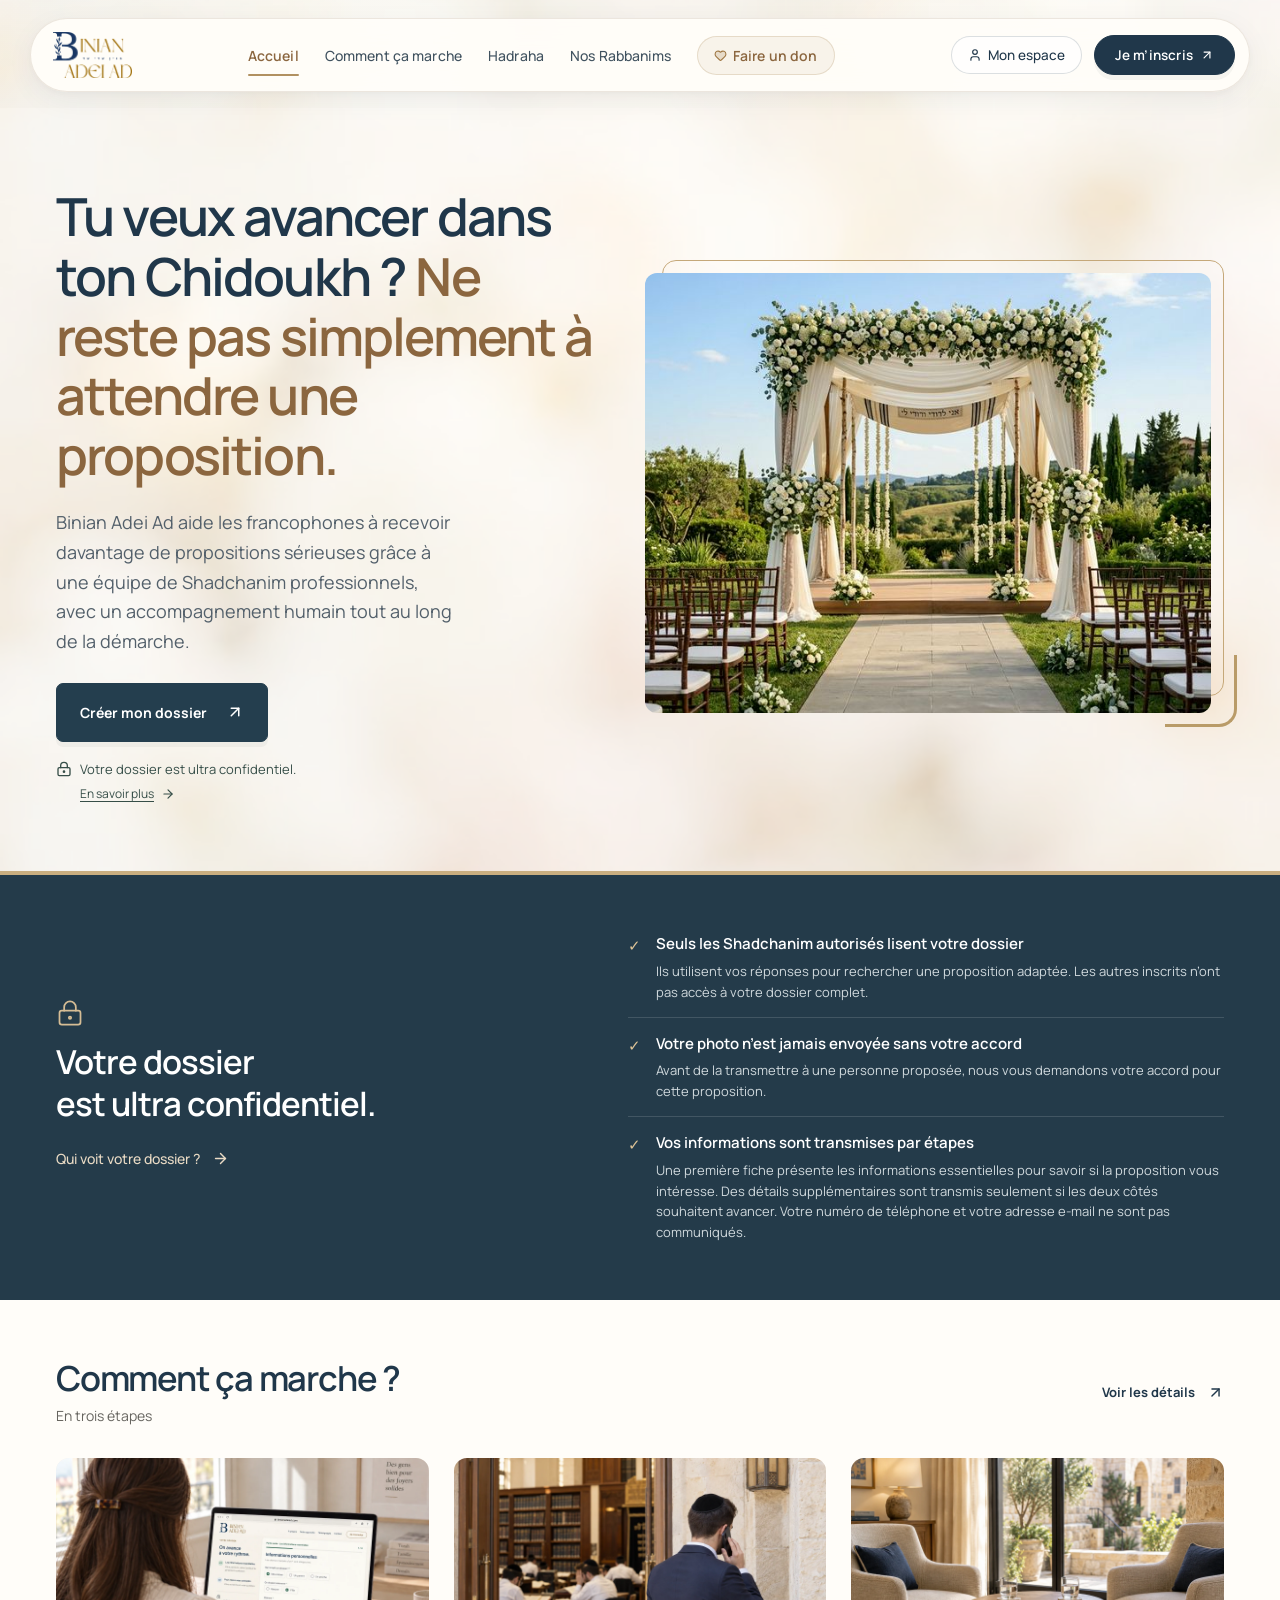
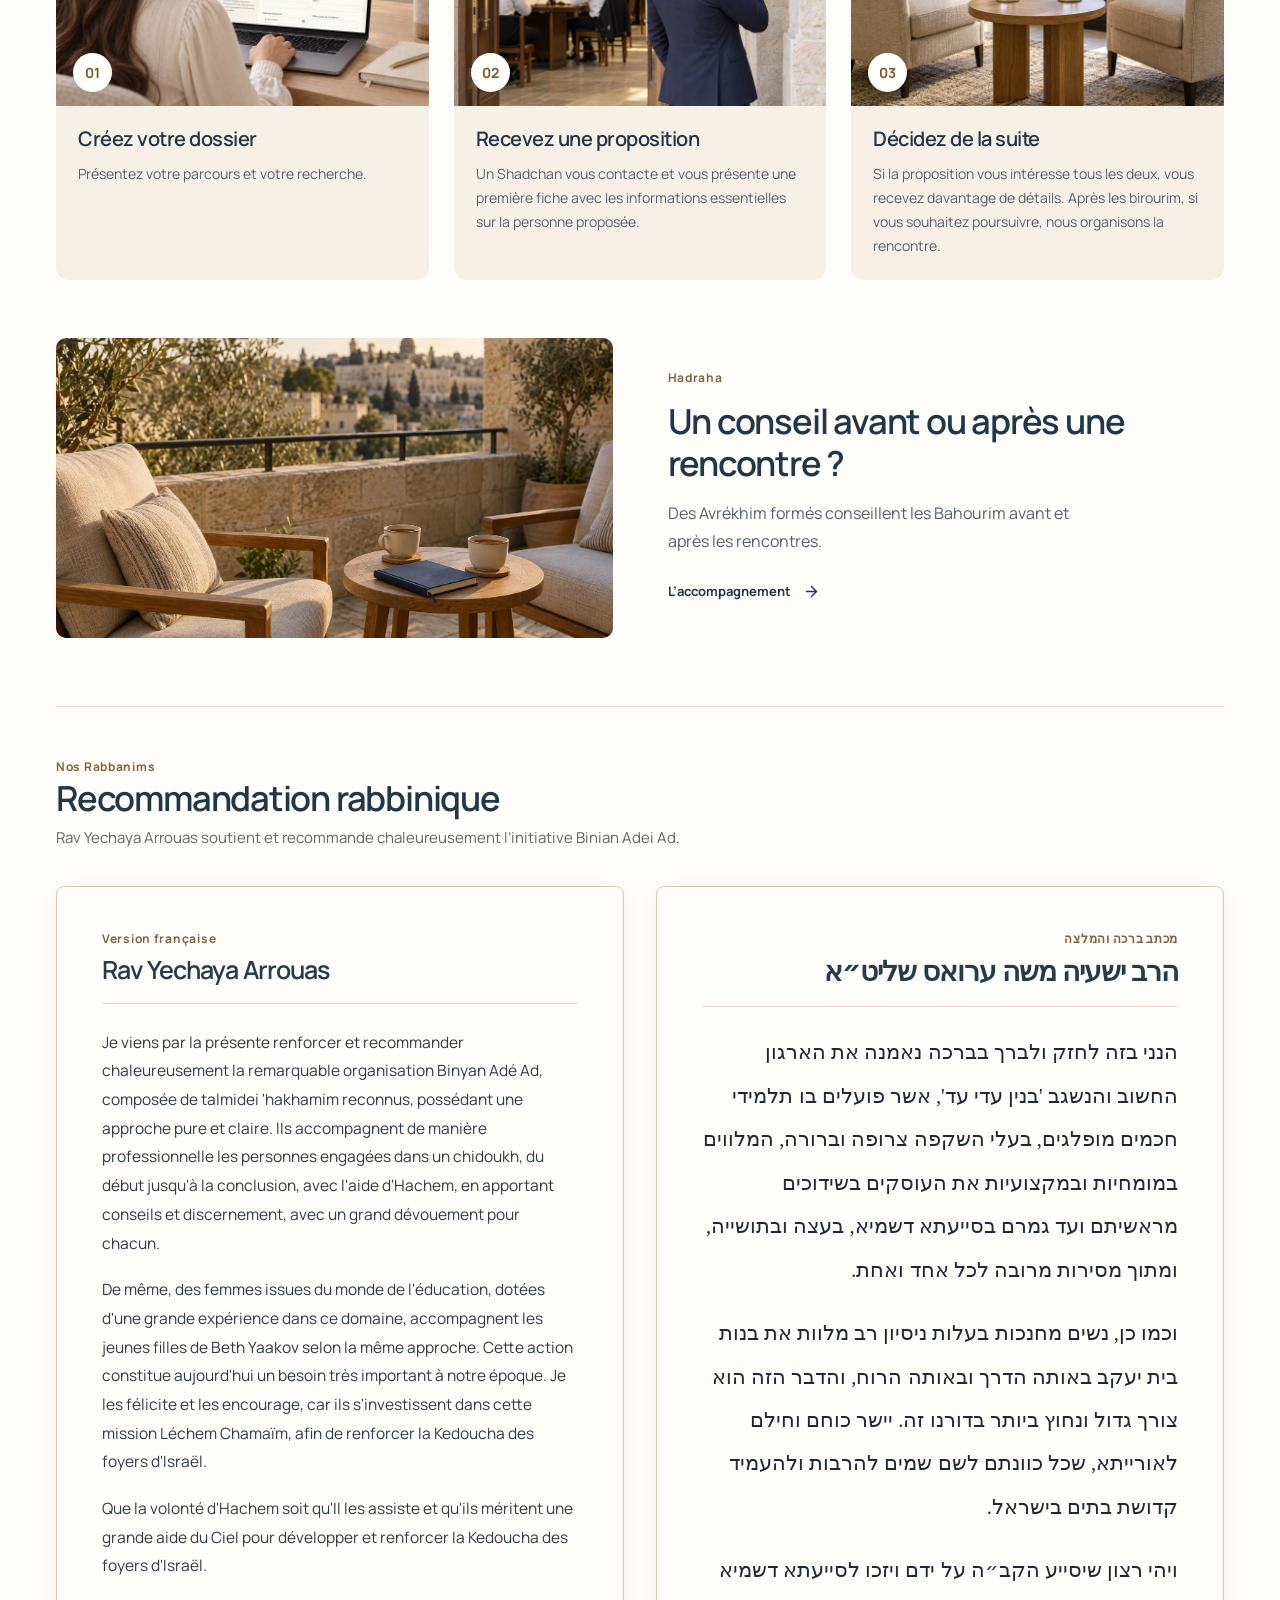
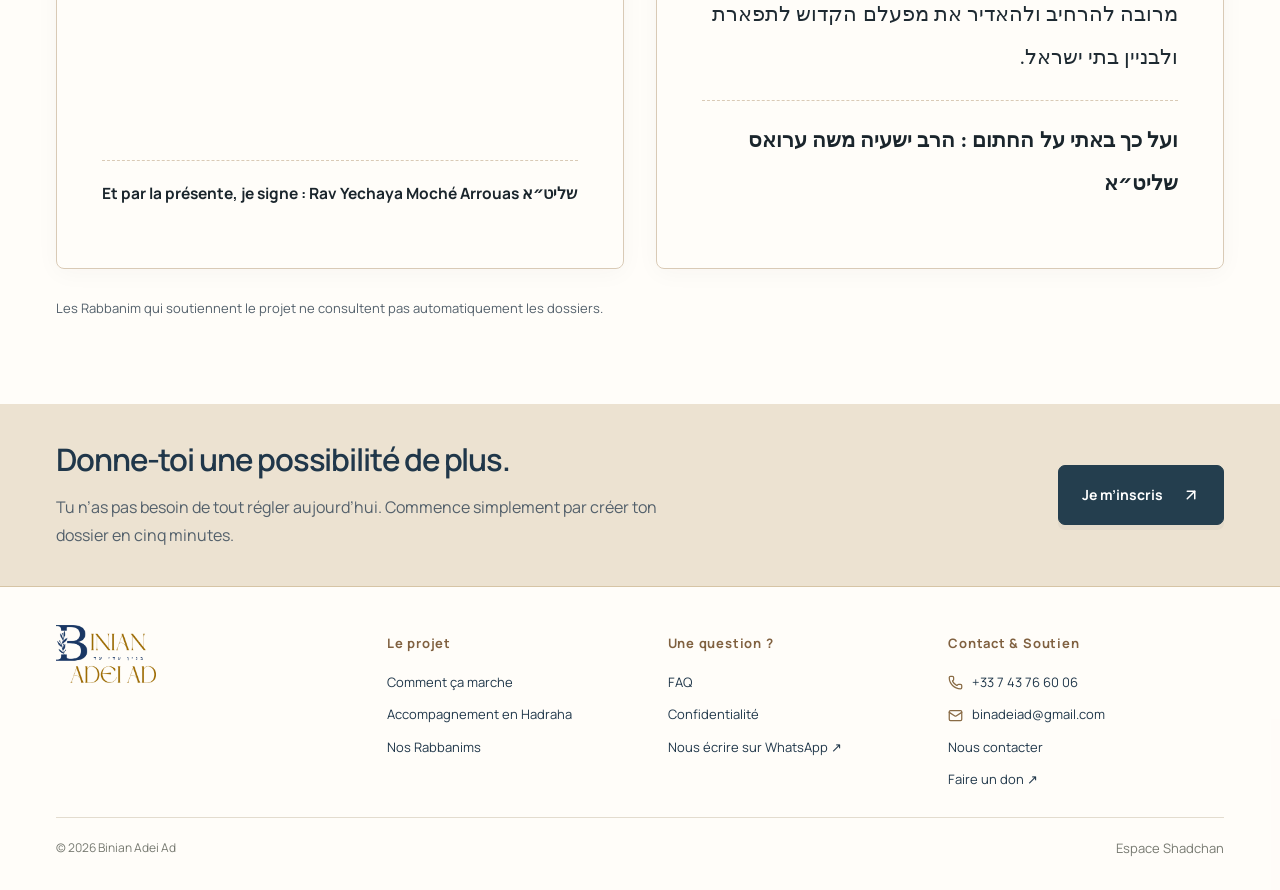
==== commit 0d99fd71: "deploy: update live preview with full-width bilingual letter and homepage integration" ====
--- a/index.html
+++ b/index.html
@@ -101,13 +101,13 @@
         }
       }
     </style>
-    <script type="module" crossorigin src="./assets/index-CXfmjTI5.js"></script>
+    <script type="module" crossorigin src="./assets/index-lgApssSN.js"></script>
     <link rel="modulepreload" crossorigin href="./assets/vendor-wddqAaEv.js">
-    <link rel="modulepreload" crossorigin href="./assets/vendor-firebase-DGOQs2QG.js">
-    <link rel="modulepreload" crossorigin href="./assets/index-DbYVe_zG.js">
+    <link rel="modulepreload" crossorigin href="./assets/vendor-firebase-DPV7CZ1J.js">
+    <link rel="modulepreload" crossorigin href="./assets/index-9mxnmY-d.js">
     <link rel="modulepreload" crossorigin href="./assets/vendor-lucide-CukXUZ2a.js">
     <link rel="modulepreload" crossorigin href="./assets/vendor-framer-motion-Dt_1clNq.js">
-    <link rel="stylesheet" crossorigin href="./assets/index-DHxBOeEq.css">
+    <link rel="stylesheet" crossorigin href="./assets/index-Biru6QR0.css">
   </head>
   <body>
     <div id="root"></div>
--- a/assets/index-Biru6QR0.css
+++ b/assets/index-Biru6QR0.css
@@ -0,0 +1 @@
+*,:before,:after{--tw-border-spacing-x: 0;--tw-border-spacing-y: 0;--tw-translate-x: 0;--tw-translate-y: 0;--tw-rotate: 0;--tw-skew-x: 0;--tw-skew-y: 0;--tw-scale-x: 1;--tw-scale-y: 1;--tw-pan-x: ;--tw-pan-y: ;--tw-pinch-zoom: ;--tw-scroll-snap-strictness: proximity;--tw-gradient-from-position: ;--tw-gradient-via-position: ;--tw-gradient-to-position: ;--tw-ordinal: ;--tw-slashed-zero: ;--tw-numeric-figure: ;--tw-numeric-spacing: ;--tw-numeric-fraction: ;--tw-ring-inset: ;--tw-ring-offset-width: 0px;--tw-ring-offset-color: #fff;--tw-ring-color: rgb(59 130 246 / .5);--tw-ring-offset-shadow: 0 0 #0000;--tw-ring-shadow: 0 0 #0000;--tw-shadow: 0 0 #0000;--tw-shadow-colored: 0 0 #0000;--tw-blur: ;--tw-brightness: ;--tw-contrast: ;--tw-grayscale: ;--tw-hue-rotate: ;--tw-invert: ;--tw-saturate: ;--tw-sepia: ;--tw-drop-shadow: ;--tw-backdrop-blur: ;--tw-backdrop-brightness: ;--tw-backdrop-contrast: ;--tw-backdrop-grayscale: ;--tw-backdrop-hue-rotate: ;--tw-backdrop-invert: ;--tw-backdrop-opacity: ;--tw-backdrop-saturate: ;--tw-backdrop-sepia: ;--tw-contain-size: ;--tw-contain-layout: ;--tw-contain-paint: ;--tw-contain-style: }::backdrop{--tw-border-spacing-x: 0;--tw-border-spacing-y: 0;--tw-translate-x: 0;--tw-translate-y: 0;--tw-rotate: 0;--tw-skew-x: 0;--tw-skew-y: 0;--tw-scale-x: 1;--tw-scale-y: 1;--tw-pan-x: ;--tw-pan-y: ;--tw-pinch-zoom: ;--tw-scroll-snap-strictness: proximity;--tw-gradient-from-position: ;--tw-gradient-via-position: ;--tw-gradient-to-position: ;--tw-ordinal: ;--tw-slashed-zero: ;--tw-numeric-figure: ;--tw-numeric-spacing: ;--tw-numeric-fraction: ;--tw-ring-inset: ;--tw-ring-offset-width: 0px;--tw-ring-offset-color: #fff;--tw-ring-color: rgb(59 130 246 / .5);--tw-ring-offset-shadow: 0 0 #0000;--tw-ring-shadow: 0 0 #0000;--tw-shadow: 0 0 #0000;--tw-shadow-colored: 0 0 #0000;--tw-blur: ;--tw-brightness: ;--tw-contrast: ;--tw-grayscale: ;--tw-hue-rotate: ;--tw-invert: ;--tw-saturate: ;--tw-sepia: ;--tw-drop-shadow: ;--tw-backdrop-blur: ;--tw-backdrop-brightness: ;--tw-backdrop-contrast: ;--tw-backdrop-grayscale: ;--tw-backdrop-hue-rotate: ;--tw-backdrop-invert: ;--tw-backdrop-opacity: ;--tw-backdrop-saturate: ;--tw-backdrop-sepia: ;--tw-contain-size: ;--tw-contain-layout: ;--tw-contain-paint: ;--tw-contain-style: }*,:before,:after{box-sizing:border-box;border-width:0;border-style:solid;border-color:#e5e7eb}:before,:after{--tw-content: ""}html,:host{line-height:1.5;-webkit-text-size-adjust:100%;-moz-tab-size:4;-o-tab-size:4;tab-size:4;font-family:Lato,sans-serif;font-feature-settings:normal;font-variation-settings:normal;-webkit-tap-highlight-color:transparent}body{margin:0;line-height:inherit}hr{height:0;color:inherit;border-top-width:1px}abbr:where([title]){-webkit-text-decoration:underline dotted;text-decoration:underline dotted}h1,h2,h3,h4,h5,h6{font-size:inherit;font-weight:inherit}a{color:inherit;text-decoration:inherit}b,strong{font-weight:bolder}code,kbd,samp,pre{font-family:ui-monospace,SFMono-Regular,Menlo,Monaco,Consolas,Liberation Mono,Courier New,monospace;font-feature-settings:normal;font-variation-settings:normal;font-size:1em}small{font-size:80%}sub,sup{font-size:75%;line-height:0;position:relative;vertical-align:baseline}sub{bottom:-.25em}sup{top:-.5em}table{text-indent:0;border-color:inherit;border-collapse:collapse}button,input,optgroup,select,textarea{font-family:inherit;font-feature-settings:inherit;font-variation-settings:inherit;font-size:100%;font-weight:inherit;line-height:inherit;letter-spacing:inherit;color:inherit;margin:0;padding:0}button,select{text-transform:none}button,input:where([type=button]),input:where([type=reset]),input:where([type=submit]){-webkit-appearance:button;background-color:transparent;background-image:none}:-moz-focusring{outline:auto}:-moz-ui-invalid{box-shadow:none}progress{vertical-align:baseline}::-webkit-inner-spin-button,::-webkit-outer-spin-button{height:auto}[type=search]{-webkit-appearance:textfield;outline-offset:-2px}::-webkit-search-decoration{-webkit-appearance:none}::-webkit-file-upload-button{-webkit-appearance:button;font:inherit}summary{display:list-item}blockquote,dl,dd,h1,h2,h3,h4,h5,h6,hr,figure,p,pre{margin:0}fieldset{margin:0;padding:0}legend{padding:0}ol,ul,menu{list-style:none;margin:0;padding:0}dialog{padding:0}textarea{resize:vertical}input::-moz-placeholder,textarea::-moz-placeholder{opacity:1;color:#9ca3af}input::placeholder,textarea::placeholder{opacity:1;color:#9ca3af}button,[role=button]{cursor:pointer}:disabled{cursor:default}img,svg,video,canvas,audio,iframe,embed,object{display:block;vertical-align:middle}img,video{max-width:100%;height:auto}[hidden]:where(:not([hidden=until-found])){display:none}.pointer-events-none{pointer-events:none}.\!visible{visibility:visible!important}.visible{visibility:visible}.fixed{position:fixed}.absolute{position:absolute}.relative{position:relative}.sticky{position:sticky}.inset-0{top:0;right:0;bottom:0;left:0}.-bottom-12{bottom:-3rem}.-bottom-2{bottom:-.5rem}.-right-2{right:-.5rem}.bottom-0{bottom:0}.bottom-6{bottom:1.5rem}.left-1\/2{left:50%}.left-3{left:.75rem}.left-6{left:1.5rem}.right-0{right:0}.right-3{right:.75rem}.right-4{right:1rem}.top-0{top:0}.top-1\/2{top:50%}.top-2\.5{top:.625rem}.top-4{top:1rem}.top-6{top:1.5rem}.z-10{z-index:10}.z-20{z-index:20}.z-40{z-index:40}.z-50{z-index:50}.z-\[-1\]{z-index:-1}.z-\[60\]{z-index:60}.col-span-2{grid-column:span 2 / span 2}.m-auto{margin:auto}.mx-auto{margin-left:auto;margin-right:auto}.my-2{margin-top:.5rem;margin-bottom:.5rem}.my-3{margin-top:.75rem;margin-bottom:.75rem}.my-8{margin-top:2rem;margin-bottom:2rem}.-mb-px{margin-bottom:-1px}.-mr-20{margin-right:-5rem}.-mt-20{margin-top:-5rem}.mb-0\.5{margin-bottom:.125rem}.mb-1{margin-bottom:.25rem}.mb-1\.5{margin-bottom:.375rem}.mb-12{margin-bottom:3rem}.mb-2{margin-bottom:.5rem}.mb-3{margin-bottom:.75rem}.mb-4{margin-bottom:1rem}.mb-5{margin-bottom:1.25rem}.mb-6{margin-bottom:1.5rem}.mb-8{margin-bottom:2rem}.ml-2{margin-left:.5rem}.ml-auto{margin-left:auto}.mt-0{margin-top:0}.mt-0\.5{margin-top:.125rem}.mt-1{margin-top:.25rem}.mt-2{margin-top:.5rem}.mt-3{margin-top:.75rem}.mt-4{margin-top:1rem}.mt-6{margin-top:1.5rem}.mt-8{margin-top:2rem}.mt-auto{margin-top:auto}.block{display:block}.inline-block{display:inline-block}.flex{display:flex}.inline-flex{display:inline-flex}.table{display:table}.grid{display:grid}.hidden{display:none}.h-0\.5{height:.125rem}.h-10{height:2.5rem}.h-12{height:3rem}.h-16{height:4rem}.h-2{height:.5rem}.h-24{height:6rem}.h-3{height:.75rem}.h-3\.5{height:.875rem}.h-32{height:8rem}.h-4{height:1rem}.h-40{height:10rem}.h-5{height:1.25rem}.h-6{height:1.5rem}.h-64{height:16rem}.h-7{height:1.75rem}.h-\[500px\]{height:500px}.h-full{height:100%}.max-h-72{max-height:18rem}.min-h-\[160px\]{min-height:160px}.min-h-\[60px\]{min-height:60px}.min-h-\[70vh\]{min-height:70vh}.min-h-screen{min-height:100vh}.w-10{width:2.5rem}.w-12{width:3rem}.w-16{width:4rem}.w-2{width:.5rem}.w-20{width:5rem}.w-24{width:6rem}.w-3{width:.75rem}.w-3\.5{width:.875rem}.w-32{width:8rem}.w-4{width:1rem}.w-40{width:10rem}.w-5{width:1.25rem}.w-6{width:1.5rem}.w-64{width:16rem}.w-7{width:1.75rem}.w-auto{width:auto}.w-full{width:100%}.min-w-0{min-width:0px}.min-w-\[960px\]{min-width:960px}.max-w-2xl{max-width:42rem}.max-w-3xl{max-width:48rem}.max-w-4xl{max-width:56rem}.max-w-5xl{max-width:64rem}.max-w-6xl{max-width:72rem}.max-w-\[250px\]{max-width:250px}.max-w-\[80\%\]{max-width:80%}.max-w-\[85\%\]{max-width:85%}.max-w-md{max-width:28rem}.max-w-sm{max-width:24rem}.max-w-xl{max-width:36rem}.flex-1{flex:1 1 0%}.flex-shrink-0,.shrink-0{flex-shrink:0}.flex-grow{flex-grow:1}.-translate-x-1\/2{--tw-translate-x: -50%;transform:translate(var(--tw-translate-x),var(--tw-translate-y)) rotate(var(--tw-rotate)) skew(var(--tw-skew-x)) skewY(var(--tw-skew-y)) scaleX(var(--tw-scale-x)) scaleY(var(--tw-scale-y))}.-translate-y-1\/2{--tw-translate-y: -50%;transform:translate(var(--tw-translate-x),var(--tw-translate-y)) rotate(var(--tw-rotate)) skew(var(--tw-skew-x)) skewY(var(--tw-skew-y)) scaleX(var(--tw-scale-x)) scaleY(var(--tw-scale-y))}.transform{transform:translate(var(--tw-translate-x),var(--tw-translate-y)) rotate(var(--tw-rotate)) skew(var(--tw-skew-x)) skewY(var(--tw-skew-y)) scaleX(var(--tw-scale-x)) scaleY(var(--tw-scale-y))}@keyframes ping{75%,to{transform:scale(2);opacity:0}}.animate-ping{animation:ping 1s cubic-bezier(0,0,.2,1) infinite}@keyframes pulse{50%{opacity:.5}}.animate-pulse{animation:pulse 2s cubic-bezier(.4,0,.6,1) infinite}@keyframes spin{to{transform:rotate(360deg)}}.animate-spin{animation:spin 1s linear infinite}.cursor-not-allowed{cursor:not-allowed}.cursor-pointer{cursor:pointer}.select-none{-webkit-user-select:none;-moz-user-select:none;user-select:none}.grid-cols-1{grid-template-columns:repeat(1,minmax(0,1fr))}.grid-cols-2{grid-template-columns:repeat(2,minmax(0,1fr))}.flex-col{flex-direction:column}.flex-wrap{flex-wrap:wrap}.items-start{align-items:flex-start}.items-end{align-items:flex-end}.items-center{align-items:center}.justify-start{justify-content:flex-start}.justify-end{justify-content:flex-end}.justify-center{justify-content:center}.justify-between{justify-content:space-between}.gap-1{gap:.25rem}.gap-1\.5{gap:.375rem}.gap-2{gap:.5rem}.gap-3{gap:.75rem}.gap-4{gap:1rem}.gap-5{gap:1.25rem}.gap-6{gap:1.5rem}.gap-x-5{-moz-column-gap:1.25rem;column-gap:1.25rem}.gap-x-6{-moz-column-gap:1.5rem;column-gap:1.5rem}.gap-y-2{row-gap:.5rem}.space-y-1>:not([hidden])~:not([hidden]){--tw-space-y-reverse: 0;margin-top:calc(.25rem * calc(1 - var(--tw-space-y-reverse)));margin-bottom:calc(.25rem * var(--tw-space-y-reverse))}.space-y-2>:not([hidden])~:not([hidden]){--tw-space-y-reverse: 0;margin-top:calc(.5rem * calc(1 - var(--tw-space-y-reverse)));margin-bottom:calc(.5rem * var(--tw-space-y-reverse))}.space-y-3>:not([hidden])~:not([hidden]){--tw-space-y-reverse: 0;margin-top:calc(.75rem * calc(1 - var(--tw-space-y-reverse)));margin-bottom:calc(.75rem * var(--tw-space-y-reverse))}.space-y-4>:not([hidden])~:not([hidden]){--tw-space-y-reverse: 0;margin-top:calc(1rem * calc(1 - var(--tw-space-y-reverse)));margin-bottom:calc(1rem * var(--tw-space-y-reverse))}.space-y-5>:not([hidden])~:not([hidden]){--tw-space-y-reverse: 0;margin-top:calc(1.25rem * calc(1 - var(--tw-space-y-reverse)));margin-bottom:calc(1.25rem * var(--tw-space-y-reverse))}.space-y-6>:not([hidden])~:not([hidden]){--tw-space-y-reverse: 0;margin-top:calc(1.5rem * calc(1 - var(--tw-space-y-reverse)));margin-bottom:calc(1.5rem * var(--tw-space-y-reverse))}.space-y-8>:not([hidden])~:not([hidden]){--tw-space-y-reverse: 0;margin-top:calc(2rem * calc(1 - var(--tw-space-y-reverse)));margin-bottom:calc(2rem * var(--tw-space-y-reverse))}.divide-y>:not([hidden])~:not([hidden]){--tw-divide-y-reverse: 0;border-top-width:calc(1px * calc(1 - var(--tw-divide-y-reverse)));border-bottom-width:calc(1px * var(--tw-divide-y-reverse))}.divide-slate-100>:not([hidden])~:not([hidden]){--tw-divide-opacity: 1;border-color:rgb(241 245 249 / var(--tw-divide-opacity, 1))}.overflow-hidden{overflow:hidden}.overflow-x-auto{overflow-x:auto}.overflow-y-auto{overflow-y:auto}.overflow-x-hidden{overflow-x:hidden}.truncate{overflow:hidden;text-overflow:ellipsis;white-space:nowrap}.whitespace-nowrap{white-space:nowrap}.whitespace-pre-line{white-space:pre-line}.rounded{border-radius:.25rem}.rounded-2xl{border-radius:1rem}.rounded-3xl{border-radius:1.5rem}.rounded-\[2\.5rem\]{border-radius:2.5rem}.rounded-\[2rem\]{border-radius:2rem}.rounded-full{border-radius:9999px}.rounded-lg{border-radius:.5rem}.rounded-md{border-radius:.375rem}.rounded-xl{border-radius:.75rem}.rounded-t-\[2rem\]{border-top-left-radius:2rem;border-top-right-radius:2rem}.rounded-bl-none{border-bottom-left-radius:0}.rounded-br-none{border-bottom-right-radius:0}.border{border-width:1px}.border-2{border-width:2px}.border-4,.border-\[4px\]{border-width:4px}.border-b{border-bottom-width:1px}.border-b-2{border-bottom-width:2px}.border-t{border-top-width:1px}.border-dashed{border-style:dashed}.border-amber-200{--tw-border-opacity: 1;border-color:rgb(253 230 138 / var(--tw-border-opacity, 1))}.border-amber-400{--tw-border-opacity: 1;border-color:rgb(251 191 36 / var(--tw-border-opacity, 1))}.border-emerald-200{--tw-border-opacity: 1;border-color:rgb(167 243 208 / var(--tw-border-opacity, 1))}.border-gray-200{--tw-border-opacity: 1;border-color:rgb(229 231 235 / var(--tw-border-opacity, 1))}.border-green-100{--tw-border-opacity: 1;border-color:rgb(220 252 231 / var(--tw-border-opacity, 1))}.border-green-100\/50{border-color:#dcfce780}.border-pink-200{--tw-border-opacity: 1;border-color:rgb(251 207 232 / var(--tw-border-opacity, 1))}.border-red-100{--tw-border-opacity: 1;border-color:rgb(254 226 226 / var(--tw-border-opacity, 1))}.border-red-200{--tw-border-opacity: 1;border-color:rgb(254 202 202 / var(--tw-border-opacity, 1))}.border-rose-200{--tw-border-opacity: 1;border-color:rgb(254 205 211 / var(--tw-border-opacity, 1))}.border-sky-200{--tw-border-opacity: 1;border-color:rgb(186 230 253 / var(--tw-border-opacity, 1))}.border-slate-100{--tw-border-opacity: 1;border-color:rgb(241 245 249 / var(--tw-border-opacity, 1))}.border-slate-200{--tw-border-opacity: 1;border-color:rgb(226 232 240 / var(--tw-border-opacity, 1))}.border-slate-300{--tw-border-opacity: 1;border-color:rgb(203 213 225 / var(--tw-border-opacity, 1))}.border-transparent{border-color:transparent}.border-wedding-gold{--tw-border-opacity: 1;border-color:rgb(200 162 121 / var(--tw-border-opacity, 1))}.border-wedding-gold\/10{border-color:#c8a2791a}.border-wedding-gold\/20{border-color:#c8a27933}.border-wedding-gold\/30{border-color:#c8a2794d}.border-wedding-navy{--tw-border-opacity: 1;border-color:rgb(26 41 66 / var(--tw-border-opacity, 1))}.border-wedding-navy\/10{border-color:#1a29421a}.border-wedding-navy\/15{border-color:#1a294226}.border-wedding-navy\/30{border-color:#1a29424d}.border-wedding-navy\/5{border-color:#1a29420d}.border-wedding-rose{--tw-border-opacity: 1;border-color:rgb(230 215 213 / var(--tw-border-opacity, 1))}.border-wedding-rose\/60{border-color:#e6d7d599}.border-wedding-rose\/80{border-color:#e6d7d5cc}.border-white{--tw-border-opacity: 1;border-color:rgb(255 255 255 / var(--tw-border-opacity, 1))}.border-white\/5{border-color:#ffffff0d}.border-white\/50{border-color:#ffffff80}.bg-amber-50{--tw-bg-opacity: 1;background-color:rgb(255 251 235 / var(--tw-bg-opacity, 1))}.bg-amber-50\/60{background-color:#fffbeb99}.bg-emerald-50{--tw-bg-opacity: 1;background-color:rgb(236 253 245 / var(--tw-bg-opacity, 1))}.bg-emerald-700{--tw-bg-opacity: 1;background-color:rgb(4 120 87 / var(--tw-bg-opacity, 1))}.bg-gray-100{--tw-bg-opacity: 1;background-color:rgb(243 244 246 / var(--tw-bg-opacity, 1))}.bg-gray-50\/50{background-color:#f9fafb80}.bg-green-50\/50{background-color:#f0fdf480}.bg-green-50\/80{background-color:#f0fdf4cc}.bg-green-500{--tw-bg-opacity: 1;background-color:rgb(34 197 94 / var(--tw-bg-opacity, 1))}.bg-pink-50{--tw-bg-opacity: 1;background-color:rgb(253 242 248 / var(--tw-bg-opacity, 1))}.bg-red-50{--tw-bg-opacity: 1;background-color:rgb(254 242 242 / var(--tw-bg-opacity, 1))}.bg-red-50\/80{background-color:#fef2f2cc}.bg-rose-50{--tw-bg-opacity: 1;background-color:rgb(255 241 242 / var(--tw-bg-opacity, 1))}.bg-sky-50{--tw-bg-opacity: 1;background-color:rgb(240 249 255 / var(--tw-bg-opacity, 1))}.bg-slate-100{--tw-bg-opacity: 1;background-color:rgb(241 245 249 / var(--tw-bg-opacity, 1))}.bg-slate-100\/70{background-color:#f1f5f9b3}.bg-slate-50{--tw-bg-opacity: 1;background-color:rgb(248 250 252 / var(--tw-bg-opacity, 1))}.bg-transparent{background-color:transparent}.bg-wedding-champagne{--tw-bg-opacity: 1;background-color:rgb(245 245 240 / var(--tw-bg-opacity, 1))}.bg-wedding-gold{--tw-bg-opacity: 1;background-color:rgb(200 162 121 / var(--tw-bg-opacity, 1))}.bg-wedding-gold\/10{background-color:#c8a2791a}.bg-wedding-gold\/15{background-color:#c8a27926}.bg-wedding-gold\/30{background-color:#c8a2794d}.bg-wedding-gold\/5{background-color:#c8a2790d}.bg-wedding-navy{--tw-bg-opacity: 1;background-color:rgb(26 41 66 / var(--tw-bg-opacity, 1))}.bg-wedding-navy\/40{background-color:#1a294266}.bg-wedding-navy\/5{background-color:#1a29420d}.bg-wedding-navy\/70{background-color:#1a2942b3}.bg-wedding-navy\/95{background-color:#1a2942f2}.bg-wedding-navy\/\[0\.02\]{background-color:#1a294205}.bg-white{--tw-bg-opacity: 1;background-color:rgb(255 255 255 / var(--tw-bg-opacity, 1))}.bg-white\/10{background-color:#ffffff1a}.bg-white\/30{background-color:#ffffff4d}.bg-white\/50{background-color:#ffffff80}.bg-white\/60{background-color:#fff9}.bg-white\/70{background-color:#ffffffb3}.bg-white\/80{background-color:#fffc}.bg-white\/90{background-color:#ffffffe6}.bg-gradient-to-b{background-image:linear-gradient(to bottom,var(--tw-gradient-stops))}.bg-gradient-to-br{background-image:linear-gradient(to bottom right,var(--tw-gradient-stops))}.from-\[\#faf7f2\]{--tw-gradient-from: #faf7f2 var(--tw-gradient-from-position);--tw-gradient-to: rgb(250 247 242 / 0) var(--tw-gradient-to-position);--tw-gradient-stops: var(--tw-gradient-from), var(--tw-gradient-to)}.from-transparent{--tw-gradient-from: transparent var(--tw-gradient-from-position);--tw-gradient-to: rgb(0 0 0 / 0) var(--tw-gradient-to-position);--tw-gradient-stops: var(--tw-gradient-from), var(--tw-gradient-to)}.via-\[\#fffdfa\]{--tw-gradient-to: rgb(255 253 250 / 0) var(--tw-gradient-to-position);--tw-gradient-stops: var(--tw-gradient-from), #fffdfa var(--tw-gradient-via-position), var(--tw-gradient-to)}.to-\[\#f4eee6\]{--tw-gradient-to: #f4eee6 var(--tw-gradient-to-position)}.to-black\/20{--tw-gradient-to: rgb(0 0 0 / .2) var(--tw-gradient-to-position)}.bg-cover{background-size:cover}.bg-center{background-position:center}.object-cover{-o-object-fit:cover;object-fit:cover}.p-1{padding:.25rem}.p-10{padding:2.5rem}.p-12{padding:3rem}.p-2{padding:.5rem}.p-2\.5{padding:.625rem}.p-3{padding:.75rem}.p-4{padding:1rem}.p-6{padding:1.5rem}.p-8{padding:2rem}.px-0{padding-left:0;padding-right:0}.px-1{padding-left:.25rem;padding-right:.25rem}.px-2{padding-left:.5rem;padding-right:.5rem}.px-2\.5{padding-left:.625rem;padding-right:.625rem}.px-3{padding-left:.75rem;padding-right:.75rem}.px-3\.5{padding-left:.875rem;padding-right:.875rem}.px-4{padding-left:1rem;padding-right:1rem}.px-5{padding-left:1.25rem;padding-right:1.25rem}.px-6{padding-left:1.5rem;padding-right:1.5rem}.px-8{padding-left:2rem;padding-right:2rem}.py-0\.5{padding-top:.125rem;padding-bottom:.125rem}.py-1{padding-top:.25rem;padding-bottom:.25rem}.py-1\.5{padding-top:.375rem;padding-bottom:.375rem}.py-10{padding-top:2.5rem;padding-bottom:2.5rem}.py-2{padding-top:.5rem;padding-bottom:.5rem}.py-2\.5{padding-top:.625rem;padding-bottom:.625rem}.py-20{padding-top:5rem;padding-bottom:5rem}.py-3{padding-top:.75rem;padding-bottom:.75rem}.py-3\.5{padding-top:.875rem;padding-bottom:.875rem}.py-4{padding-top:1rem;padding-bottom:1rem}.py-6{padding-top:1.5rem;padding-bottom:1.5rem}.py-8{padding-top:2rem;padding-bottom:2rem}.pb-16{padding-bottom:4rem}.pb-3{padding-bottom:.75rem}.pb-4{padding-bottom:1rem}.pb-8{padding-bottom:2rem}.pl-9{padding-left:2.25rem}.pr-4{padding-right:1rem}.pt-1{padding-top:.25rem}.pt-16{padding-top:4rem}.pt-2{padding-top:.5rem}.pt-24{padding-top:6rem}.pt-3{padding-top:.75rem}.pt-4{padding-top:1rem}.pt-6{padding-top:1.5rem}.text-left{text-align:left}.text-center{text-align:center}.align-top{vertical-align:top}.font-sans{font-family:Lato,sans-serif}.font-serif{font-family:Playfair Display,serif}.text-2xl{font-size:1.5rem;line-height:2rem}.text-3xl{font-size:1.875rem;line-height:2.25rem}.text-4xl{font-size:2.25rem;line-height:2.5rem}.text-\[10px\]{font-size:10px}.text-\[11px\]{font-size:11px}.text-\[8px\]{font-size:8px}.text-\[9px\]{font-size:9px}.text-base{font-size:1rem;line-height:1.5rem}.text-lg{font-size:1.125rem;line-height:1.75rem}.text-sm{font-size:.875rem;line-height:1.25rem}.text-xl{font-size:1.25rem;line-height:1.75rem}.text-xs{font-size:.75rem;line-height:1rem}.font-bold{font-weight:700}.font-light{font-weight:300}.font-medium{font-weight:500}.font-normal{font-weight:400}.font-semibold{font-weight:600}.uppercase{text-transform:uppercase}.italic{font-style:italic}.leading-none{line-height:1}.leading-relaxed{line-height:1.625}.leading-snug{line-height:1.375}.leading-tight{line-height:1.25}.tracking-\[0\.1em\]{letter-spacing:.1em}.tracking-\[0\.2em\]{letter-spacing:.2em}.tracking-tight{letter-spacing:-.025em}.tracking-wide{letter-spacing:.025em}.tracking-wider{letter-spacing:.05em}.tracking-widest{letter-spacing:.1em}.text-amber-700{--tw-text-opacity: 1;color:rgb(180 83 9 / var(--tw-text-opacity, 1))}.text-amber-800{--tw-text-opacity: 1;color:rgb(146 64 14 / var(--tw-text-opacity, 1))}.text-emerald-600{--tw-text-opacity: 1;color:rgb(5 150 105 / var(--tw-text-opacity, 1))}.text-emerald-700{--tw-text-opacity: 1;color:rgb(4 120 87 / var(--tw-text-opacity, 1))}.text-emerald-800{--tw-text-opacity: 1;color:rgb(6 95 70 / var(--tw-text-opacity, 1))}.text-gray-400{--tw-text-opacity: 1;color:rgb(156 163 175 / var(--tw-text-opacity, 1))}.text-gray-700{--tw-text-opacity: 1;color:rgb(55 65 81 / var(--tw-text-opacity, 1))}.text-green-600{--tw-text-opacity: 1;color:rgb(22 163 74 / var(--tw-text-opacity, 1))}.text-green-700{--tw-text-opacity: 1;color:rgb(21 128 61 / var(--tw-text-opacity, 1))}.text-green-800\/40{color:#16653466}.text-pink-800{--tw-text-opacity: 1;color:rgb(157 23 77 / var(--tw-text-opacity, 1))}.text-red-600{--tw-text-opacity: 1;color:rgb(220 38 38 / var(--tw-text-opacity, 1))}.text-red-800{--tw-text-opacity: 1;color:rgb(153 27 27 / var(--tw-text-opacity, 1))}.text-rose-700{--tw-text-opacity: 1;color:rgb(190 18 60 / var(--tw-text-opacity, 1))}.text-rose-800{--tw-text-opacity: 1;color:rgb(159 18 57 / var(--tw-text-opacity, 1))}.text-sky-800{--tw-text-opacity: 1;color:rgb(7 89 133 / var(--tw-text-opacity, 1))}.text-slate-400{--tw-text-opacity: 1;color:rgb(148 163 184 / var(--tw-text-opacity, 1))}.text-slate-500{--tw-text-opacity: 1;color:rgb(100 116 139 / var(--tw-text-opacity, 1))}.text-slate-600{--tw-text-opacity: 1;color:rgb(71 85 105 / var(--tw-text-opacity, 1))}.text-slate-700{--tw-text-opacity: 1;color:rgb(51 65 85 / var(--tw-text-opacity, 1))}.text-wedding-gold{--tw-text-opacity: 1;color:rgb(200 162 121 / var(--tw-text-opacity, 1))}.text-wedding-navy{--tw-text-opacity: 1;color:rgb(26 41 66 / var(--tw-text-opacity, 1))}.text-wedding-navy\/20{color:#1a294233}.text-wedding-navy\/40{color:#1a294266}.text-wedding-navy\/50{color:#1a294280}.text-wedding-navy\/60{color:#1a294299}.text-wedding-navy\/70{color:#1a2942b3}.text-wedding-navy\/80{color:#1a2942cc}.text-wedding-navy\/90{color:#1a2942e6}.text-wedding-rose{--tw-text-opacity: 1;color:rgb(230 215 213 / var(--tw-text-opacity, 1))}.text-wedding-text{--tw-text-opacity: 1;color:rgb(74 74 74 / var(--tw-text-opacity, 1))}.text-wedding-text\/50{color:#4a4a4a80}.text-white{--tw-text-opacity: 1;color:rgb(255 255 255 / var(--tw-text-opacity, 1))}.text-white\/70{color:#ffffffb3}.text-white\/80{color:#fffc}.text-white\/90{color:#ffffffe6}.opacity-10{opacity:.1}.opacity-5{opacity:.05}.opacity-60{opacity:.6}.shadow-2xl{--tw-shadow: 0 25px 50px -12px rgb(0 0 0 / .25);--tw-shadow-colored: 0 25px 50px -12px var(--tw-shadow-color);box-shadow:var(--tw-ring-offset-shadow, 0 0 #0000),var(--tw-ring-shadow, 0 0 #0000),var(--tw-shadow)}.shadow-inner{--tw-shadow: inset 0 2px 4px 0 rgb(0 0 0 / .05);--tw-shadow-colored: inset 0 2px 4px 0 var(--tw-shadow-color);box-shadow:var(--tw-ring-offset-shadow, 0 0 #0000),var(--tw-ring-shadow, 0 0 #0000),var(--tw-shadow)}.shadow-lg{--tw-shadow: 0 10px 15px -3px rgb(0 0 0 / .1), 0 4px 6px -4px rgb(0 0 0 / .1);--tw-shadow-colored: 0 10px 15px -3px var(--tw-shadow-color), 0 4px 6px -4px var(--tw-shadow-color);box-shadow:var(--tw-ring-offset-shadow, 0 0 #0000),var(--tw-ring-shadow, 0 0 #0000),var(--tw-shadow)}.shadow-md{--tw-shadow: 0 4px 6px -1px rgb(0 0 0 / .1), 0 2px 4px -2px rgb(0 0 0 / .1);--tw-shadow-colored: 0 4px 6px -1px var(--tw-shadow-color), 0 2px 4px -2px var(--tw-shadow-color);box-shadow:var(--tw-ring-offset-shadow, 0 0 #0000),var(--tw-ring-shadow, 0 0 #0000),var(--tw-shadow)}.shadow-sm{--tw-shadow: 0 1px 2px 0 rgb(0 0 0 / .05);--tw-shadow-colored: 0 1px 2px 0 var(--tw-shadow-color);box-shadow:var(--tw-ring-offset-shadow, 0 0 #0000),var(--tw-ring-shadow, 0 0 #0000),var(--tw-shadow)}.shadow-xl{--tw-shadow: 0 20px 25px -5px rgb(0 0 0 / .1), 0 8px 10px -6px rgb(0 0 0 / .1);--tw-shadow-colored: 0 20px 25px -5px var(--tw-shadow-color), 0 8px 10px -6px var(--tw-shadow-color);box-shadow:var(--tw-ring-offset-shadow, 0 0 #0000),var(--tw-ring-shadow, 0 0 #0000),var(--tw-shadow)}.shadow-black\/5{--tw-shadow-color: rgb(0 0 0 / .05);--tw-shadow: var(--tw-shadow-colored)}.shadow-wedding-navy\/10{--tw-shadow-color: rgb(26 41 66 / .1);--tw-shadow: var(--tw-shadow-colored)}.shadow-wedding-navy\/20{--tw-shadow-color: rgb(26 41 66 / .2);--tw-shadow: var(--tw-shadow-colored)}.shadow-wedding-navy\/5{--tw-shadow-color: rgb(26 41 66 / .05);--tw-shadow: var(--tw-shadow-colored)}.ring-1{--tw-ring-offset-shadow: var(--tw-ring-inset) 0 0 0 var(--tw-ring-offset-width) var(--tw-ring-offset-color);--tw-ring-shadow: var(--tw-ring-inset) 0 0 0 calc(1px + var(--tw-ring-offset-width)) var(--tw-ring-color);box-shadow:var(--tw-ring-offset-shadow),var(--tw-ring-shadow),var(--tw-shadow, 0 0 #0000)}.ring-2{--tw-ring-offset-shadow: var(--tw-ring-inset) 0 0 0 var(--tw-ring-offset-width) var(--tw-ring-offset-color);--tw-ring-shadow: var(--tw-ring-inset) 0 0 0 calc(2px + var(--tw-ring-offset-width)) var(--tw-ring-color);box-shadow:var(--tw-ring-offset-shadow),var(--tw-ring-shadow),var(--tw-shadow, 0 0 #0000)}.ring-black\/5{--tw-ring-color: rgb(0 0 0 / .05)}.ring-wedding-gold\/50{--tw-ring-color: rgb(200 162 121 / .5)}.blur-3xl{--tw-blur: blur(64px);filter:var(--tw-blur) var(--tw-brightness) var(--tw-contrast) var(--tw-grayscale) var(--tw-hue-rotate) var(--tw-invert) var(--tw-saturate) var(--tw-sepia) var(--tw-drop-shadow)}.filter{filter:var(--tw-blur) var(--tw-brightness) var(--tw-contrast) var(--tw-grayscale) var(--tw-hue-rotate) var(--tw-invert) var(--tw-saturate) var(--tw-sepia) var(--tw-drop-shadow)}.backdrop-blur-md{--tw-backdrop-blur: blur(12px);-webkit-backdrop-filter:var(--tw-backdrop-blur) var(--tw-backdrop-brightness) var(--tw-backdrop-contrast) var(--tw-backdrop-grayscale) var(--tw-backdrop-hue-rotate) var(--tw-backdrop-invert) var(--tw-backdrop-opacity) var(--tw-backdrop-saturate) var(--tw-backdrop-sepia);backdrop-filter:var(--tw-backdrop-blur) var(--tw-backdrop-brightness) var(--tw-backdrop-contrast) var(--tw-backdrop-grayscale) var(--tw-backdrop-hue-rotate) var(--tw-backdrop-invert) var(--tw-backdrop-opacity) var(--tw-backdrop-saturate) var(--tw-backdrop-sepia)}.backdrop-blur-sm{--tw-backdrop-blur: blur(4px);-webkit-backdrop-filter:var(--tw-backdrop-blur) var(--tw-backdrop-brightness) var(--tw-backdrop-contrast) var(--tw-backdrop-grayscale) var(--tw-backdrop-hue-rotate) var(--tw-backdrop-invert) var(--tw-backdrop-opacity) var(--tw-backdrop-saturate) var(--tw-backdrop-sepia);backdrop-filter:var(--tw-backdrop-blur) var(--tw-backdrop-brightness) var(--tw-backdrop-contrast) var(--tw-backdrop-grayscale) var(--tw-backdrop-hue-rotate) var(--tw-backdrop-invert) var(--tw-backdrop-opacity) var(--tw-backdrop-saturate) var(--tw-backdrop-sepia)}.transition{transition-property:color,background-color,border-color,text-decoration-color,fill,stroke,opacity,box-shadow,transform,filter,backdrop-filter;transition-timing-function:cubic-bezier(.4,0,.2,1);transition-duration:.15s}.transition-all{transition-property:all;transition-timing-function:cubic-bezier(.4,0,.2,1);transition-duration:.15s}.transition-colors{transition-property:color,background-color,border-color,text-decoration-color,fill,stroke;transition-timing-function:cubic-bezier(.4,0,.2,1);transition-duration:.15s}.transition-opacity{transition-property:opacity;transition-timing-function:cubic-bezier(.4,0,.2,1);transition-duration:.15s}.transition-transform{transition-property:transform;transition-timing-function:cubic-bezier(.4,0,.2,1);transition-duration:.15s}.duration-300{transition-duration:.3s}:root{--wedding-navy: #1a2942;--wedding-gold: #c8a279;--wedding-rose: #e6d7d5;--wedding-champagne: #f5f5f0;--wedding-text: #4a4a4a}body{margin:0;font-family:Lato,sans-serif;color:var(--wedding-navy)}h1,h2,h3,h4,h5,h6{font-family:Playfair Display,serif;font-weight:700}.fade-in{animation:fadeIn .8s ease-out}@keyframes fadeIn{0%{opacity:0;transform:translateY(10px)}to{opacity:1;transform:translateY(0)}}.glass-card{background:#ffffffd9;backdrop-filter:blur(8px);-webkit-backdrop-filter:blur(8px);border:1px solid rgba(255,255,255,.5);box-shadow:0 8px 32px #1a294214}.glass-nav{background:#fffc;backdrop-filter:blur(12px);-webkit-backdrop-filter:blur(12px);border-bottom:1px solid rgba(255,255,255,.3)}.text-gold-gradient{background:linear-gradient(to right,#c8a279,#e6d7d5);background-clip:text;-webkit-background-clip:text;-webkit-text-fill-color:transparent}.font-serif-italic{font-family:Playfair Display,serif;font-style:italic}.tracking-luxury{letter-spacing:.15em;text-transform:uppercase}.baa-site{background:#fbf8f3;color:#233b4b;font-family:Lato,Arial,sans-serif;line-height:1.65;outline:none}.baa-site *,.baa-header *{box-sizing:border-box}.baa-site h1,.baa-site h2,.baa-site h3{font-family:Playfair Display,Georgia,serif;font-weight:400;line-height:1.15;letter-spacing:-.035em}.baa-site h1{font-size:clamp(42px,4.5vw,67px);margin:18px 0 25px}.baa-site h2{font-size:clamp(31px,3.1vw,43px);margin:14px 0 24px}.baa-site h3{font-size:25px;margin:16px 0}.baa-site em{color:#9a704f;font-weight:400}.baa-site p{color:#596365;margin:0 0 20px;font-size:16px}.baa-container{max-width:1192px;width:calc(100% - 112px);margin:auto}.baa-eyebrow,.baa-label{display:block;font-size:11px;letter-spacing:.16em;text-transform:uppercase;color:#816344;font-weight:700}.baa-header{height:74px;position:fixed;top:18px;left:50%;transform:translate(-50%);width:calc(100% - 48px);max-width:1220px;z-index:50;border-radius:9999px;background:#fffdf9f0;backdrop-filter:blur(20px) saturate(180%);-webkit-backdrop-filter:blur(20px) saturate(180%);border:1px solid rgba(220,212,201,.55);box-shadow:0 8px 30px -4px #20374a14,0 2px 8px #20374a08;color:#20374a;padding:0 14px 0 22px;transition:height .32s cubic-bezier(.4,0,.2,1),top .32s cubic-bezier(.4,0,.2,1),padding .32s cubic-bezier(.4,0,.2,1),background .3s ease,box-shadow .3s ease,border-color .3s ease}.baa-header.is-scrolled{top:10px;height:56px;background:#fffdf9e0;border-color:#dcd4c9bf;box-shadow:0 10px 32px -4px #20374a1f,0 2px 8px #20374a0d;padding:0 10px 0 18px}.baa-nav-wrap{width:100%;height:100%;margin:auto;display:flex;align-items:center;justify-content:space-between;gap:20px}.baa-logo{display:flex;align-items:center;text-decoration:none;transition:opacity .2s ease,transform .2s ease}.baa-logo:hover{opacity:.88;transform:scale(.98)}.baa-logo img{height:46px;width:auto;max-width:85px;-o-object-fit:contain;object-fit:contain;display:block;transition:height .32s cubic-bezier(.4,0,.2,1)}.baa-header.is-scrolled .baa-logo img{height:34px}.baa-links{display:flex;gap:26px;align-items:center}.baa-links a{font-size:14px;font-weight:500;color:#40525f;padding:10px 0;position:relative;text-decoration:none;letter-spacing:.01em;transition:all .32s cubic-bezier(.4,0,.2,1)}.baa-header.is-scrolled .baa-links a{font-size:13px;padding:6px 0}.baa-links a:hover{color:#8b663f}.baa-links a[aria-current=page]{color:#8b663f;font-weight:600}.baa-links a[aria-current=page]:after{content:"";height:2px;background:#b19161;border-radius:2px;position:absolute;bottom:0;left:0;right:0}.baa-nav-don{display:inline-flex!important;align-items:center;gap:6px;color:#8b663f!important;font-weight:600!important;background:#b1916117;padding:8px 16px!important;border-radius:9999px;border:1px solid rgba(177,145,97,.25);transition:all .32s cubic-bezier(.4,0,.2,1)!important}.baa-header.is-scrolled .baa-nav-don{padding:5px 12px!important;font-size:12.5px!important}.baa-nav-don:hover{background:#b191612e!important;border-color:#b1916173!important;transform:translateY(-1px)}.baa-nav-don .baa-don-icon{color:#a07844;fill:#a0784433}.baa-nav-actions{display:flex;align-items:center;gap:12px}.baa-account{display:inline-flex;align-items:center;gap:6px;padding:8px 16px;border-radius:9999px;border:1px solid rgba(32,55,74,.16);background:#ffffffb3;color:#20374a;font-size:13.5px;font-weight:500;cursor:pointer;transition:all .32s cubic-bezier(.4,0,.2,1)}.baa-header.is-scrolled .baa-account{padding:6px 13px;font-size:12.5px}.baa-account:hover{background:#fff;border-color:#20374a52;box-shadow:0 2px 8px #20374a0f;transform:translateY(-1px)}.baa-nav-register{display:inline-flex!important;align-items:center;justify-content:center;gap:7px!important;background:#20374a!important;color:#fff!important;padding:9px 20px!important;border-radius:9999px!important;border:1px solid #20374a!important;font-size:13.5px!important;font-weight:600!important;letter-spacing:.015em;box-shadow:0 2px 10px #20374a2e;cursor:pointer;transition:all .32s cubic-bezier(.4,0,.2,1);text-decoration:none}.baa-header.is-scrolled .baa-nav-register{padding:6px 15px!important;font-size:12.5px!important}.baa-nav-register:hover{background:#2b4961!important;border-color:#2b4961!important;box-shadow:0 4px 14px #20374a42;transform:translateY(-1px)}.baa-button{display:inline-flex;align-items:center;justify-content:center;gap:19px;background:#243e4e;color:#fff!important;padding:17px 25px;border:1px solid #243e4e;border-radius:3px;font-family:Lato,Arial,sans-serif;font-size:14px;font-weight:700;cursor:pointer;transition:background .2s,transform .2s;text-decoration:none}.baa-button:hover{background:#36576a;transform:translateY(-1px)}.baa-button.small{padding:12px 17px;font-size:12px;gap:12px}.baa-button.light{background:#fff;color:#243e4e!important;border-color:#c4cbc8}.baa-button.light:hover{background:#f0eee6}.baa-menu{display:none;align-items:center;justify-content:center;width:38px;height:38px;padding:0;border-radius:8px;border:1px solid rgba(32,55,74,.14);background:#fffc;color:#20374a;cursor:pointer;transition:all .32s cubic-bezier(.4,0,.2,1)}.baa-header.is-scrolled .baa-menu{width:34px;height:34px}.baa-menu:hover{background:#fff;border-color:#20374a47}.baa-mobile-account{display:none}.baa-skip{position:absolute;top:-80px;background:#fff;padding:12px}.baa-skip:focus{top:8px;z-index:80}.baa-site a:focus-visible,.baa-site button:focus-visible,.baa-header a:focus-visible,.baa-header button:focus-visible,.baa-site summary:focus-visible{outline:3px solid #a87f48;outline-offset:5px}.baa-hero{display:grid;grid-template-columns:1.1fr 1fr;align-items:center;gap:65px;padding-top:62px;padding-bottom:70px}.baa-hero-copy{padding:20px 0}.baa-hero-copy>p{font-size:17px;line-height:1.8}.baa-hero-actions{display:flex;align-items:center;gap:25px;margin-top:32px;flex-wrap:wrap}.baa-text-link{display:inline-flex;align-items:center;gap:12px;font-size:13px;font-weight:700;padding:6px 0;text-decoration:none}.baa-hero-visual{position:relative;max-width:510px;width:100%;justify-self:end;padding:0 16px 0 0}.baa-section-heading{display:flex;justify-content:space-between;align-items:end;gap:20px}.baa-section-heading>a{margin-bottom:25px}.baa-steps{list-style:none;display:grid;grid-template-columns:repeat(3,1fr);gap:50px;padding:0;margin:35px 0 0}.baa-steps li{border-top:1px solid #ccbda8;padding-top:23px}.baa-step-number{font-family:Playfair Display,serif;color:#a07c55;font-size:28px;font-style:italic}.baa-steps p{font-size:15px;line-height:1.8}.baa-care{display:grid;grid-template-columns:1fr 1.1fr;gap:105px;padding-top:88px;padding-bottom:88px;align-items:center}.baa-faq details{border-bottom:1px solid #d9d3c9}.baa-faq summary{list-style:none;cursor:pointer;display:flex;align-items:center;justify-content:space-between;gap:25px;padding:23px 0;font-size:16px}.baa-faq summary::-webkit-details-marker{display:none}.baa-faq summary span{font-size:24px;color:#9a704f;font-weight:400}.baa-faq details[open] summary span{transform:rotate(45deg)}.baa-faq p{font-size:15px;max-width:700px;padding-right:25px}.baa-final{background:#ede3d8;padding:59px 0 65px}.baa-final>.baa-container{display:flex;align-items:center;justify-content:space-between;gap:45px}.baa-final p{margin-bottom:0}.baa-footer{padding-top:52px;background:#fbf8f3}.baa-footer-top{display:grid;grid-template-columns:1.2fr 1fr 1fr 1.1fr;gap:34px;padding-bottom:40px}.baa-footer-top>div{display:flex;align-items:start;flex-direction:column}.baa-footer-top img{height:79px;-o-object-fit:contain;object-fit:contain;-o-object-position:left center;object-position:left center;margin-bottom:15px}.baa-footer p{font-size:12px;line-height:1.8}.baa-footer .baa-label{margin:18px 0}.baa-footer a{font-size:12px;margin-bottom:11px;overflow-wrap:anywhere}.baa-footer-bottom{border-top:1px solid #e3dccf;display:flex;justify-content:space-between;gap:20px;padding:20px 0;font-size:11px;color:#777a71}.baa-inner-page{padding-top:40px;padding-bottom:95px;min-height:65vh}.baa-back{display:block;font-size:12px;color:#7e7c73;margin-bottom:42px}.baa-inner-page h1{max-width:1000px;font-size:clamp(39px,4.2vw,62px)}.baa-lead{max-width:680px;font-size:19px!important;line-height:1.8}.baa-info-grid{display:grid;grid-template-columns:1fr 1fr;gap:65px;margin:55px 0}.baa-info-grid h2{font-size:32px}.baa-fee{background:#eee7db;padding:30px}.baa-fee .baa-text-link{display:flex;margin-top:18px}.baa-simple-list{list-style:none;padding:0;margin:22px 0}.baa-simple-list li{padding:14px 0;border-bottom:1px solid #d9d3c9}.baa-letter{max-width:810px;background:#fffdf9;border:1px solid #d9cab6;padding:45px 55px;margin-top:40px}.baa-letter p{font-family:Playfair Display,serif;font-size:18px;line-height:1.9}.baa-aside{font-size:13px!important;margin-top:28px!important;max-width:740px}.baa-inner-page>.baa-faq{max-width:860px;margin-top:40px}.baa-help{margin-top:45px}.baa-prose{max-width:760px;margin-top:45px}.baa-prose h2{font-size:28px;margin-top:40px}.baa-contact-list{max-width:800px;margin-top:38px}.baa-contact-list>a{display:flex;align-items:center;gap:24px;padding:27px 0;border-bottom:1px solid #d9d3c9}.baa-contact-list>a>svg:last-child{margin-left:auto;flex-shrink:0}.baa-contact-list small{display:block;color:#8b7258;font-size:12px}.baa-contact-list span{display:block;font-size:22px;overflow-wrap:anywhere}.baa-contact-list>a>div{min-width:0}@media(min-width:1400px){.baa-hero{padding-top:75px;padding-bottom:80px}}@media(max-width:1100px){.baa-links{gap:15px}.baa-nav-wrap{width:calc(100% - 40px);gap:15px}.baa-nav-actions{gap:14px}.baa-container{width:calc(100% - 64px)}.baa-hero{gap:36px}.baa-hero-actions{gap:15px}.baa-care{gap:45px}}@media(max-width:900px){.baa-site h1{font-size:48px}.baa-hero{gap:30px;padding-top:38px;padding-bottom:48px}.baa-footer-top{grid-template-columns:1fr 1fr}}@media(max-width:640px){.baa-container{width:calc(100% - 40px)}.baa-nav-wrap{width:calc(100% - 32px)}.baa-nav-actions{gap:9px}.baa-button.small{padding:11px 14px}.baa-hero{grid-template-columns:1fr;gap:28px;padding-top:28px}.baa-hero-copy{padding:0}.baa-site h1{font-size:43px;line-height:1.13;margin:16px 0 21px}.baa-hero-copy>p{font-size:16px}.baa-hero-actions{margin-top:23px;gap:16px}.baa-hero-actions .baa-text-link{font-size:12px}.baa-button{padding:15px 19px;gap:13px}.baa-hero-visual{max-width:400px;justify-self:center;padding:0 12px}.baa-care{grid-template-columns:1fr;gap:15px;padding-top:48px;padding-bottom:48px}.baa-site h2{font-size:32px}.baa-section-heading{display:block}.baa-section-heading>a{margin-bottom:0}.baa-steps{grid-template-columns:1fr;gap:15px;margin-top:25px}.baa-steps li{padding-top:15px}.baa-step-number{font-size:22px}.baa-steps h3{display:inline;margin-left:19px;font-size:23px}.baa-steps p{margin:12px 0 9px}.baa-care{gap:30px}.baa-faq summary{font-size:15px;padding:20px 0}.baa-final{padding:44px 0}.baa-final>.baa-container{display:block}.baa-footer{padding-top:30px}.baa-footer-top{gap:16px 24px}.baa-footer-top>div:first-child{grid-column:1/-1}.baa-footer-top>div:last-child{grid-column:1/-1}.baa-footer-bottom{flex-wrap:wrap;gap:8px 20px}.baa-inner-page{padding-top:25px;padding-bottom:50px}.baa-back{margin-bottom:28px}.baa-lead{font-size:17px!important}.baa-info-grid{grid-template-columns:1fr;gap:24px;margin:35px 0}.baa-fee{padding:25px}.baa-letter{padding:27px 23px}.baa-letter p{font-size:16px}.baa-contact-list span{font-size:18px}.baa-contact-list>a{gap:15px}}@media(prefers-reduced-motion:reduce){.baa-site *,.baa-header *{animation:none!important;transition:none!important;scroll-behavior:auto!important}}.baa-preview-main{padding-top:108px}.baa-preview-modal{position:fixed;top:0;right:0;bottom:0;left:0;background:#233b4b88;display:grid;place-items:center;z-index:100;padding:20px}.baa-preview-modal>div{background:#fbf8f3;padding:35px;max-width:470px}.baa-preview-modal h2{font-size:25px;margin:0 0 16px}.baa-preview-modal p{margin-bottom:22px;line-height:1.7}@media(max-width:1000px){.baa-preview-main{padding-top:86px}}.baa-site,.baa-header,.baa-button{font-family:Manrope,Segoe UI,Arial,sans-serif}.baa-site{background:#fffdf9;color:#20374a}.baa-site h1,.baa-site h2,.baa-site h3,.baa-letter p{font-family:Manrope,Segoe UI,Arial,sans-serif;font-style:normal;letter-spacing:-.035em;font-weight:600}.baa-site h1{font-size:clamp(38px,4.1vw,59px);line-height:1.14}.baa-site h2{font-size:clamp(28px,2.7vw,37px);line-height:1.2}.baa-site h3{font-size:20px;letter-spacing:-.025em;line-height:1.35}.baa-site em{font-style:normal;font-weight:600;color:#8b663f}.baa-site p{font-size:16px;line-height:1.75;color:#53606b}.baa-eyebrow,.baa-label{font-size:12px;letter-spacing:.06em;color:#806140;text-transform:none}.baa-button{border-radius:7px;padding:17px 23px;font-size:14px;box-shadow:0 5px #182e3d0b}.baa-button:hover{transform:translateY(-2px)}.baa-hero{padding-top:46px;padding-bottom:52px;gap:48px;grid-template-columns:1fr 1.07fr}.baa-hero-copy{padding:15px 0}.baa-hero-copy>p{max-width:400px;font-size:18px;line-height:1.65;margin-bottom:25px}.baa-hero h1{margin:18px 0 22px}.baa-hero .baa-eyebrow{display:inline-flex;align-items:center;gap:10px}.baa-hero .baa-eyebrow:before{content:"";width:23px;height:2px;background:#b19161}.baa-hero-actions{margin-top:26px}.baa-hero-visual{max-width:none;padding:13px 13px 0 0;position:relative}.baa-hero-visual:before{content:"";position:absolute;top:0;right:0;bottom:17px;left:17px;border:1px solid #c5a879;border-radius:14px;pointer-events:none}.baa-editorial-image{display:block;width:100%;height:440px;-o-object-fit:cover;object-fit:cover;border-radius:12px;position:relative;aspect-ratio:1.2}.baa-hero-visual:after{content:"";position:absolute;width:72px;height:72px;right:-13px;bottom:-14px;border-right:3px solid #b99b68;border-bottom:3px solid #b99b68;border-radius:0 0 18px;pointer-events:none}.baa-privacy-section{background:#243b4a;color:#fff;padding:43px 0;border-top:4px solid #c9ae80}.baa-privacy-grid{display:grid;grid-template-columns:1fr 1.2fr;gap:75px;align-items:center}.baa-privacy-grid h2{font-size:33px;letter-spacing:-.03em;color:#fff;line-height:1.25;margin:14px 0 17px}.baa-privacy-grid>div>svg{color:#d6bd95}.baa-privacy-grid .baa-text-link{color:#eadbc5;font-weight:500;font-size:14px}.baa-privacy-grid ul{list-style:none;padding:0;margin:0}.baa-privacy-grid li{position:relative;padding:14px 0 14px 28px;border-bottom:1px solid #ffffff23}.baa-privacy-grid li:last-child{border:0}.baa-privacy-grid li:before{content:"✓";position:absolute;left:0;top:16px;color:#dec397;font-size:15px}.baa-privacy-grid strong{font-size:15px;font-weight:600;display:block}.baa-privacy-grid li span{font-size:13px;color:#d0d9dd;display:block;margin-top:4px;line-height:1.6}.baa-compact-process{padding-top:57px;padding-bottom:48px}.baa-section-heading{align-items:center}.baa-section-heading h2{margin:0}.baa-section-heading>a{margin-bottom:0}.baa-steps{gap:36px;margin-top:28px}.baa-steps li{padding-top:18px;border-top:2px solid #d6be96}.baa-step-number{font-family:inherit;font-style:normal;font-size:15px;color:#9a7547;font-weight:700}.baa-steps h3{margin:11px 0}.baa-steps p{font-size:14px;margin-bottom:0;line-height:1.7}.baa-care{padding:0 0 53px;gap:55px;grid-template-columns:1fr 1fr}.baa-care>.baa-editorial-image{height:300px;aspect-ratio:1.7;border-radius:10px}.baa-care h2{margin:12px 0 16px}.baa-care p{max-width:440px}.baa-support-line{display:flex;justify-content:space-between;align-items:center;border-top:1px solid #d6c4a5;border-bottom:1px solid #d6c4a5;padding:22px 0;margin-bottom:50px;gap:25px}.baa-support-line>div{display:flex;align-items:center;gap:25px}.baa-support-line p{font-size:17px;font-weight:600;margin:0;color:#243b4a}.baa-final{background:#ece2d1;padding:37px 0;border-bottom:1px solid #d6c4a5}.baa-final h2{margin:0 0 10px;font-size:31px}.baa-final .baa-text-link{font-size:14px;font-weight:400}.baa-footer{background:#fffdf9;padding-top:28px}.baa-footer-top{padding-bottom:15px;gap:30px}.baa-footer .baa-label,.baa-footer a{font-size:13px}.baa-footer-bottom{font-size:12px}.baa-inner-page h1{font-size:clamp(35px,4vw,53px)}.baa-letter p{font-size:16px;line-height:1.9;letter-spacing:0;font-weight:400}.baa-faq summary{font-size:16px;font-weight:500}.baa-faq p{font-size:15px}.baa-back{font-size:13px}.baa-contact-list span{font-size:20px}@media(min-width:1400px){.baa-hero{padding-top:60px;padding-bottom:66px}.baa-editorial-image{height:480px}}@media(max-width:1150px){.baa-links{gap:13px}.baa-links a{font-size:12px}.baa-nav-actions{gap:13px}.baa-account{font-size:12px}.baa-hero{gap:30px}.baa-privacy-grid{gap:40px}}@media(max-width:1000px){.baa-header{top:12px;height:64px;width:calc(100% - 24px);padding:0 8px 0 16px;border-radius:9999px}.baa-header.is-scrolled{top:8px;height:52px;padding:0 6px 0 14px}.baa-preview-main{padding-top:86px}.baa-logo img{height:38px;width:auto}.baa-header.is-scrolled .baa-logo img{height:30px}.baa-menu{display:flex}.baa-links{display:none;position:absolute;top:calc(100% + 8px);left:0;right:0;background:#fffdf9fa;backdrop-filter:blur(20px);-webkit-backdrop-filter:blur(20px);padding:18px 22px;border:1px solid rgba(220,212,201,.7);box-shadow:0 16px 36px #20374a1f;border-radius:22px;transition:top .32s cubic-bezier(.4,0,.2,1)}.baa-links.is-open{display:flex;flex-direction:column;align-items:stretch;gap:6px}.baa-links a{font-size:14px;padding:8px 12px;border-radius:8px}.baa-links a[aria-current=page]:after{display:none}.baa-mobile-account{display:inline-flex;align-items:center;gap:8px;text-align:left;padding:10px 14px;margin-top:4px;border-radius:8px;background:#20374a0d;color:#20374a;font-size:13.5px;font-weight:600}.baa-account{display:none}.baa-site h1{font-size:43px}.baa-editorial-image{height:390px}.baa-hero-copy>p{font-size:17px}}@media(max-width:640px){.baa-container{width:calc(100% - 40px)}.baa-site h1{font-size:37px;letter-spacing:-.04em;line-height:1.17}.baa-site h2{font-size:28px}.baa-hero{grid-template-columns:1fr;gap:26px;padding-top:28px;padding-bottom:40px}.baa-hero h1{margin:15px 0 18px}.baa-hero-copy{padding:0}.baa-hero-copy>p{font-size:16px;line-height:1.65;margin-bottom:17px}.baa-hero-actions{margin-top:20px}.baa-hero-visual{width:100%;max-width:none;padding:9px 9px 0 0}.baa-editorial-image{height:285px;border-radius:9px;-o-object-position:50% 58%;object-position:50% 58%}.baa-hero-visual:after{right:-5px;bottom:-10px;width:45px;height:45px;border-width:2px}.baa-privacy-section{padding:30px 0}.baa-privacy-grid{grid-template-columns:1fr;gap:16px}.baa-privacy-grid h2{font-size:27px;margin:10px 0}.baa-privacy-grid>div>svg{width:24px}.baa-privacy-grid li{padding:12px 0 12px 25px}.baa-privacy-grid strong{font-size:15px}.baa-privacy-grid li span{font-size:13px}.baa-compact-process{padding-top:36px;padding-bottom:32px}.baa-section-heading{display:block}.baa-section-heading>a{margin-top:10px}.baa-steps{gap:17px;margin-top:18px}.baa-steps li{padding-top:14px}.baa-steps h3{font-size:19px;margin-left:14px}.baa-steps p{margin-top:8px;font-size:14px}.baa-care{grid-template-columns:1fr;gap:22px;padding:0 0 33px}.baa-care>.baa-editorial-image{height:230px}.baa-care h2{margin:10px 0 12px}.baa-support-line{display:block;padding:20px 0;margin-bottom:30px}.baa-support-line>div{display:block}.baa-support-line p{margin-top:5px}.baa-support-line>a{margin-top:7px}.baa-final{padding:30px 0}.baa-final>.baa-container{display:flex;flex-direction:column;align-items:start;gap:20px}.baa-final h2{font-size:27px}.baa-footer-top{gap:12px 20px}.baa-footer-top>div:first-child{grid-column:auto}.baa-footer-top>div:last-child{grid-column:auto}.baa-footer .baa-label,.baa-footer a,.baa-footer p{font-size:12px}.baa-footer-top img{width:80px;height:60px}.baa-footer-bottom{font-size:11px}.baa-inner-page h1{font-size:35px}}.baa-photo-steps{gap:25px;margin-top:29px}.baa-photo-steps>li{padding:0;border:0;min-width:0;background:#f6f0e7;border-radius:13px;overflow:hidden}.baa-step-photo{position:relative;aspect-ratio:1.5;overflow:hidden;background:#ebe3d5}.baa-step-photo img{width:100%;height:100%;-o-object-fit:cover;object-fit:cover;display:block;transition:transform .4s ease}.baa-photo-steps>li:hover .baa-step-photo img{transform:scale(1.025)}.baa-step-photo .baa-step-number{position:absolute;bottom:14px;left:17px;width:39px;height:39px;display:grid;place-items:center;border-radius:50%;background:#fffdf7;color:#765a33;font-size:14px;box-shadow:0 2px 10px #20374a18}.baa-step-caption{padding:20px 22px 23px}.baa-photo-steps h3{font-size:20px;line-height:1.3;display:block;margin:0 0 10px}.baa-photo-steps p{font-size:14px;line-height:1.7;margin:0;color:#56616a}.baa-compact-process{padding-bottom:58px}@media(max-width:1000px)and (min-width:641px){.baa-photo-steps{gap:17px}.baa-step-caption{padding:16px}.baa-photo-steps h3{font-size:18px}.baa-photo-steps p{font-size:13px}.baa-step-photo{aspect-ratio:1.25}}@media(max-width:640px){.baa-photo-steps{gap:24px;margin-top:22px}.baa-step-photo{aspect-ratio:1.65}.baa-step-caption{padding:18px 20px 21px}.baa-photo-steps h3{font-size:20px;margin:0 0 8px;display:block}.baa-photo-steps p{font-size:14px;margin:0}.baa-compact-process{padding-bottom:38px}}.baa-site{position:relative;isolation:isolate;background-color:#fffdf9}.baa-site:before{content:"";position:fixed;top:0;right:0;bottom:0;left:0;z-index:-1;pointer-events:none;background:url(../assets/images/background-floral-blurry.png) center/cover no-repeat;opacity:.32}.baa-footer{background:#fffdf9c7}@media(prefers-reduced-transparency:reduce){.baa-site:before{display:none}.baa-footer{background:#fffdf9}}.baa-hero-confidential{margin-top:17px;font-size:13px;color:#364e48;line-height:1.6}.baa-hero-confidential>span{display:flex;align-items:center;gap:8px}.baa-hero-confidential>a{display:inline-flex;align-items:center;gap:7px;margin:5px 0 0 24px;text-decoration:underline;text-underline-offset:3px;font-size:12px}.baa-faq-open{max-width:850px}.baa-faq-open>section{padding:25px 0;border-bottom:1px solid #d9cbb6}.baa-faq-open>section:first-child{padding-top:0}.baa-site .baa-faq-open h2{font-size:21px;font-weight:700;letter-spacing:-.02em;line-height:1.4;margin:0 0 11px}.baa-faq-open p{font-size:16px;line-height:1.8;margin:0;max-width:760px;padding:0;color:#44515c}@media(max-width:640px){.baa-site .baa-faq-open h2{font-size:19px}.baa-faq-open p{font-size:15px}.baa-faq-open>section{padding:23px 0}}.baa-final>.baa-container>div{max-width:710px}.baa-final>.baa-container>.baa-button{flex-shrink:0}.baa-final h2{margin-bottom:14px}.baa-final p{max-width:650px}.baa-footer-contact{display:flex;align-items:center;gap:9px;max-width:100%}.baa-footer-contact svg{flex-shrink:0;color:#896b45}.baa-footer-contact span{min-width:0;overflow-wrap:anywhere}.baa-bilingual-letter-wrap{display:grid;grid-template-columns:1fr 1fr;gap:32px;width:100%;max-width:100%;margin-top:35px;align-items:stretch}.baa-letter-card{background:#fffdf9;border:1px solid #d9cab6;border-radius:8px;padding:42px 45px;box-shadow:0 4px 24px #2d231409;display:flex;flex-direction:column;height:100%;width:100%}.baa-letter-card .baa-letter-header{margin-bottom:24px;border-bottom:1px solid #ebdccb;padding-bottom:18px}.baa-letter-card h2{font-size:25px;margin:6px 0 0;color:#243b4a}.baa-letter-card-he .baa-letter-header{text-align:right}.baa-letter-card-he h2{font-family:David,Frank Ruehl CLM,Times New Roman,serif;font-size:28px}.baa-letter-body{display:flex;flex-direction:column;flex-grow:1}.baa-letter-body p{font-size:15.5px;line-height:1.85;color:#2d3b44;margin:0 0 18px;font-weight:400;letter-spacing:0}.baa-letter-card-he .baa-letter-body p{font-family:David,Frank Ruehl CLM,Times New Roman,serif;font-size:20.5px;line-height:2.12;color:#1e2a32;text-align:right;direction:rtl;margin:0 0 20px}.baa-letter-signature{font-weight:700!important;color:#1a252c!important;margin-top:auto!important;padding-top:18px;border-top:1px dashed #d9cab6}.baa-support-section{padding:50px 0 65px;border-top:1px solid #ebdccb;margin-top:15px}@media(max-width:960px){.baa-bilingual-letter-wrap{grid-template-columns:1fr;gap:24px}.baa-letter-card{padding:30px 24px}}@media(max-width:640px){.baa-support-section{padding:35px 0 45px}.baa-letter-card-he .baa-letter-body p{font-size:18px;line-height:1.95}}.placeholder\:text-wedding-navy\/30::-moz-placeholder{color:#1a29424d}.placeholder\:text-wedding-navy\/30::placeholder{color:#1a29424d}.placeholder\:text-wedding-text\/40::-moz-placeholder{color:#4a4a4a66}.placeholder\:text-wedding-text\/40::placeholder{color:#4a4a4a66}.hover\:-translate-y-0\.5:hover{--tw-translate-y: -.125rem;transform:translate(var(--tw-translate-x),var(--tw-translate-y)) rotate(var(--tw-rotate)) skew(var(--tw-skew-x)) skewY(var(--tw-skew-y)) scaleX(var(--tw-scale-x)) scaleY(var(--tw-scale-y))}.hover\:-translate-y-1:hover{--tw-translate-y: -.25rem;transform:translate(var(--tw-translate-x),var(--tw-translate-y)) rotate(var(--tw-rotate)) skew(var(--tw-skew-x)) skewY(var(--tw-skew-y)) scaleX(var(--tw-scale-x)) scaleY(var(--tw-scale-y))}.hover\:scale-105:hover{--tw-scale-x: 1.05;--tw-scale-y: 1.05;transform:translate(var(--tw-translate-x),var(--tw-translate-y)) rotate(var(--tw-rotate)) skew(var(--tw-skew-x)) skewY(var(--tw-skew-y)) scaleX(var(--tw-scale-x)) scaleY(var(--tw-scale-y))}.hover\:border-wedding-gold:hover{--tw-border-opacity: 1;border-color:rgb(200 162 121 / var(--tw-border-opacity, 1))}.hover\:border-wedding-gold\/30:hover{border-color:#c8a2794d}.hover\:border-wedding-navy\/30:hover{border-color:#1a29424d}.hover\:bg-\[\#36576a\]:hover{--tw-bg-opacity: 1;background-color:rgb(54 87 106 / var(--tw-bg-opacity, 1))}.hover\:bg-emerald-800:hover{--tw-bg-opacity: 1;background-color:rgb(6 95 70 / var(--tw-bg-opacity, 1))}.hover\:bg-gray-100:hover{--tw-bg-opacity: 1;background-color:rgb(243 244 246 / var(--tw-bg-opacity, 1))}.hover\:bg-gray-200:hover{--tw-bg-opacity: 1;background-color:rgb(229 231 235 / var(--tw-bg-opacity, 1))}.hover\:bg-red-100:hover{--tw-bg-opacity: 1;background-color:rgb(254 226 226 / var(--tw-bg-opacity, 1))}.hover\:bg-red-50:hover{--tw-bg-opacity: 1;background-color:rgb(254 242 242 / var(--tw-bg-opacity, 1))}.hover\:bg-rose-50:hover{--tw-bg-opacity: 1;background-color:rgb(255 241 242 / var(--tw-bg-opacity, 1))}.hover\:bg-slate-100:hover{--tw-bg-opacity: 1;background-color:rgb(241 245 249 / var(--tw-bg-opacity, 1))}.hover\:bg-slate-50:hover{--tw-bg-opacity: 1;background-color:rgb(248 250 252 / var(--tw-bg-opacity, 1))}.hover\:bg-wedding-gold\/90:hover{background-color:#c8a279e6}.hover\:bg-wedding-navy:hover{--tw-bg-opacity: 1;background-color:rgb(26 41 66 / var(--tw-bg-opacity, 1))}.hover\:bg-wedding-navy\/5:hover{background-color:#1a29420d}.hover\:bg-wedding-navy\/90:hover{background-color:#1a2942e6}.hover\:bg-white\/20:hover{background-color:#fff3}.hover\:bg-white\/50:hover{background-color:#ffffff80}.hover\:bg-white\/80:hover{background-color:#fffc}.hover\:text-red-500:hover{--tw-text-opacity: 1;color:rgb(239 68 68 / var(--tw-text-opacity, 1))}.hover\:text-wedding-navy:hover{--tw-text-opacity: 1;color:rgb(26 41 66 / var(--tw-text-opacity, 1))}.hover\:text-white:hover{--tw-text-opacity: 1;color:rgb(255 255 255 / var(--tw-text-opacity, 1))}.hover\:underline:hover{text-decoration-line:underline}.hover\:opacity-80:hover{opacity:.8}.hover\:shadow:hover{--tw-shadow: 0 1px 3px 0 rgb(0 0 0 / .1), 0 1px 2px -1px rgb(0 0 0 / .1);--tw-shadow-colored: 0 1px 3px 0 var(--tw-shadow-color), 0 1px 2px -1px var(--tw-shadow-color);box-shadow:var(--tw-ring-offset-shadow, 0 0 #0000),var(--tw-ring-shadow, 0 0 #0000),var(--tw-shadow)}.hover\:shadow-lg:hover{--tw-shadow: 0 10px 15px -3px rgb(0 0 0 / .1), 0 4px 6px -4px rgb(0 0 0 / .1);--tw-shadow-colored: 0 10px 15px -3px var(--tw-shadow-color), 0 4px 6px -4px var(--tw-shadow-color);box-shadow:var(--tw-ring-offset-shadow, 0 0 #0000),var(--tw-ring-shadow, 0 0 #0000),var(--tw-shadow)}.hover\:shadow-xl:hover{--tw-shadow: 0 20px 25px -5px rgb(0 0 0 / .1), 0 8px 10px -6px rgb(0 0 0 / .1);--tw-shadow-colored: 0 20px 25px -5px var(--tw-shadow-color), 0 8px 10px -6px var(--tw-shadow-color);box-shadow:var(--tw-ring-offset-shadow, 0 0 #0000),var(--tw-ring-shadow, 0 0 #0000),var(--tw-shadow)}.focus\:border-wedding-gold:focus{--tw-border-opacity: 1;border-color:rgb(200 162 121 / var(--tw-border-opacity, 1))}.focus\:bg-white:focus{--tw-bg-opacity: 1;background-color:rgb(255 255 255 / var(--tw-bg-opacity, 1))}.focus\:outline-none:focus{outline:2px solid transparent;outline-offset:2px}.focus\:ring-0:focus{--tw-ring-offset-shadow: var(--tw-ring-inset) 0 0 0 var(--tw-ring-offset-width) var(--tw-ring-offset-color);--tw-ring-shadow: var(--tw-ring-inset) 0 0 0 calc(0px + var(--tw-ring-offset-width)) var(--tw-ring-color);box-shadow:var(--tw-ring-offset-shadow),var(--tw-ring-shadow),var(--tw-shadow, 0 0 #0000)}.focus\:ring-2:focus{--tw-ring-offset-shadow: var(--tw-ring-inset) 0 0 0 var(--tw-ring-offset-width) var(--tw-ring-offset-color);--tw-ring-shadow: var(--tw-ring-inset) 0 0 0 calc(2px + var(--tw-ring-offset-width)) var(--tw-ring-color);box-shadow:var(--tw-ring-offset-shadow),var(--tw-ring-shadow),var(--tw-shadow, 0 0 #0000)}.focus\:ring-wedding-gold:focus{--tw-ring-opacity: 1;--tw-ring-color: rgb(200 162 121 / var(--tw-ring-opacity, 1))}.focus\:ring-wedding-gold\/30:focus{--tw-ring-color: rgb(200 162 121 / .3)}.active\:scale-95:active{--tw-scale-x: .95;--tw-scale-y: .95;transform:translate(var(--tw-translate-x),var(--tw-translate-y)) rotate(var(--tw-rotate)) skew(var(--tw-skew-x)) skewY(var(--tw-skew-y)) scaleX(var(--tw-scale-x)) scaleY(var(--tw-scale-y))}.disabled\:cursor-not-allowed:disabled{cursor:not-allowed}.disabled\:opacity-50:disabled{opacity:.5}.disabled\:opacity-70:disabled{opacity:.7}.group:hover .group-hover\:-translate-x-1{--tw-translate-x: -.25rem;transform:translate(var(--tw-translate-x),var(--tw-translate-y)) rotate(var(--tw-rotate)) skew(var(--tw-skew-x)) skewY(var(--tw-skew-y)) scaleX(var(--tw-scale-x)) scaleY(var(--tw-scale-y))}.group:hover .group-hover\:rotate-90{--tw-rotate: 90deg;transform:translate(var(--tw-translate-x),var(--tw-translate-y)) rotate(var(--tw-rotate)) skew(var(--tw-skew-x)) skewY(var(--tw-skew-y)) scaleX(var(--tw-scale-x)) scaleY(var(--tw-scale-y))}.group:hover .group-hover\:scale-110{--tw-scale-x: 1.1;--tw-scale-y: 1.1;transform:translate(var(--tw-translate-x),var(--tw-translate-y)) rotate(var(--tw-rotate)) skew(var(--tw-skew-x)) skewY(var(--tw-skew-y)) scaleX(var(--tw-scale-x)) scaleY(var(--tw-scale-y))}.group:hover .group-hover\:text-wedding-gold{--tw-text-opacity: 1;color:rgb(200 162 121 / var(--tw-text-opacity, 1))}.group:hover .group-hover\:text-white{--tw-text-opacity: 1;color:rgb(255 255 255 / var(--tw-text-opacity, 1))}@media(min-width:640px){.sm\:col-span-2{grid-column:span 2 / span 2}.sm\:block{display:block}.sm\:flex{display:flex}.sm\:w-auto{width:auto}.sm\:w-fit{width:-moz-fit-content;width:fit-content}.sm\:flex-none{flex:none}.sm\:grid-cols-2{grid-template-columns:repeat(2,minmax(0,1fr))}.sm\:grid-cols-3{grid-template-columns:repeat(3,minmax(0,1fr))}.sm\:grid-cols-6{grid-template-columns:repeat(6,minmax(0,1fr))}.sm\:grid-cols-\[1fr_1fr_180px_auto\]{grid-template-columns:1fr 1fr 180px auto}.sm\:grid-cols-\[200px_1fr_auto\]{grid-template-columns:200px 1fr auto}.sm\:grid-cols-\[minmax\(160px\,220px\)_1fr\]{grid-template-columns:minmax(160px,220px) 1fr}.sm\:flex-row{flex-direction:row}.sm\:px-6{padding-left:1.5rem;padding-right:1.5rem}.sm\:pt-0\.5{padding-top:.125rem}}@media(min-width:768px){.md\:left-24{left:6rem}.md\:top-8{top:2rem}.md\:col-span-1{grid-column:span 1 / span 1}.md\:col-span-2{grid-column:span 2 / span 2}.md\:mb-10{margin-bottom:2.5rem}.md\:h-12{height:3rem}.md\:h-32{height:8rem}.md\:h-6{height:1.5rem}.md\:h-\[600px\]{height:600px}.md\:w-12{width:3rem}.md\:w-32{width:8rem}.md\:w-6{width:1.5rem}.md\:max-w-\[75\%\]{max-width:75%}.md\:grid-cols-2{grid-template-columns:repeat(2,minmax(0,1fr))}.md\:grid-cols-3{grid-template-columns:repeat(3,minmax(0,1fr))}.md\:grid-cols-5{grid-template-columns:repeat(5,minmax(0,1fr))}.md\:flex-row{flex-direction:row}.md\:items-start{align-items:flex-start}.md\:justify-start{justify-content:flex-start}.md\:gap-3{gap:.75rem}.md\:gap-4{gap:1rem}.md\:space-y-6>:not([hidden])~:not([hidden]){--tw-space-y-reverse: 0;margin-top:calc(1.5rem * calc(1 - var(--tw-space-y-reverse)));margin-bottom:calc(1.5rem * var(--tw-space-y-reverse))}.md\:p-16{padding:4rem}.md\:p-4{padding:1rem}.md\:p-5{padding:1.25rem}.md\:p-6{padding:1.5rem}.md\:p-8{padding:2rem}.md\:px-5{padding-left:1.25rem;padding-right:1.25rem}.md\:px-6{padding-left:1.5rem;padding-right:1.5rem}.md\:px-8{padding-left:2rem;padding-right:2rem}.md\:py-2\.5{padding-top:.625rem;padding-bottom:.625rem}.md\:py-3{padding-top:.75rem;padding-bottom:.75rem}.md\:py-4{padding-top:1rem;padding-bottom:1rem}.md\:py-8{padding-top:2rem;padding-bottom:2rem}.md\:pt-28{padding-top:7rem}.md\:text-left{text-align:left}.md\:text-2xl{font-size:1.5rem;line-height:2rem}.md\:text-3xl{font-size:1.875rem;line-height:2.25rem}.md\:text-4xl{font-size:2.25rem;line-height:2.5rem}.md\:text-\[10px\]{font-size:10px}.md\:text-base{font-size:1rem;line-height:1.5rem}.md\:text-sm{font-size:.875rem;line-height:1.25rem}.md\:text-xl{font-size:1.25rem;line-height:1.75rem}.md\:tracking-\[0\.2em\]{letter-spacing:.2em}}@media(min-width:1024px){.lg\:col-span-2{grid-column:span 2 / span 2}.lg\:col-span-3{grid-column:span 3 / span 3}.lg\:col-span-5{grid-column:span 5 / span 5}.lg\:block{display:block}.lg\:grid{display:grid}.lg\:hidden{display:none}.lg\:grid-cols-2{grid-template-columns:repeat(2,minmax(0,1fr))}.lg\:grid-cols-3{grid-template-columns:repeat(3,minmax(0,1fr))}.lg\:grid-cols-5{grid-template-columns:repeat(5,minmax(0,1fr))}.lg\:grid-cols-\[240px_1fr\]{grid-template-columns:240px 1fr}.lg\:flex-col{flex-direction:column}.lg\:border-b-0{border-bottom-width:0px}.lg\:border-r{border-right-width:1px}.lg\:pb-0{padding-bottom:0}}
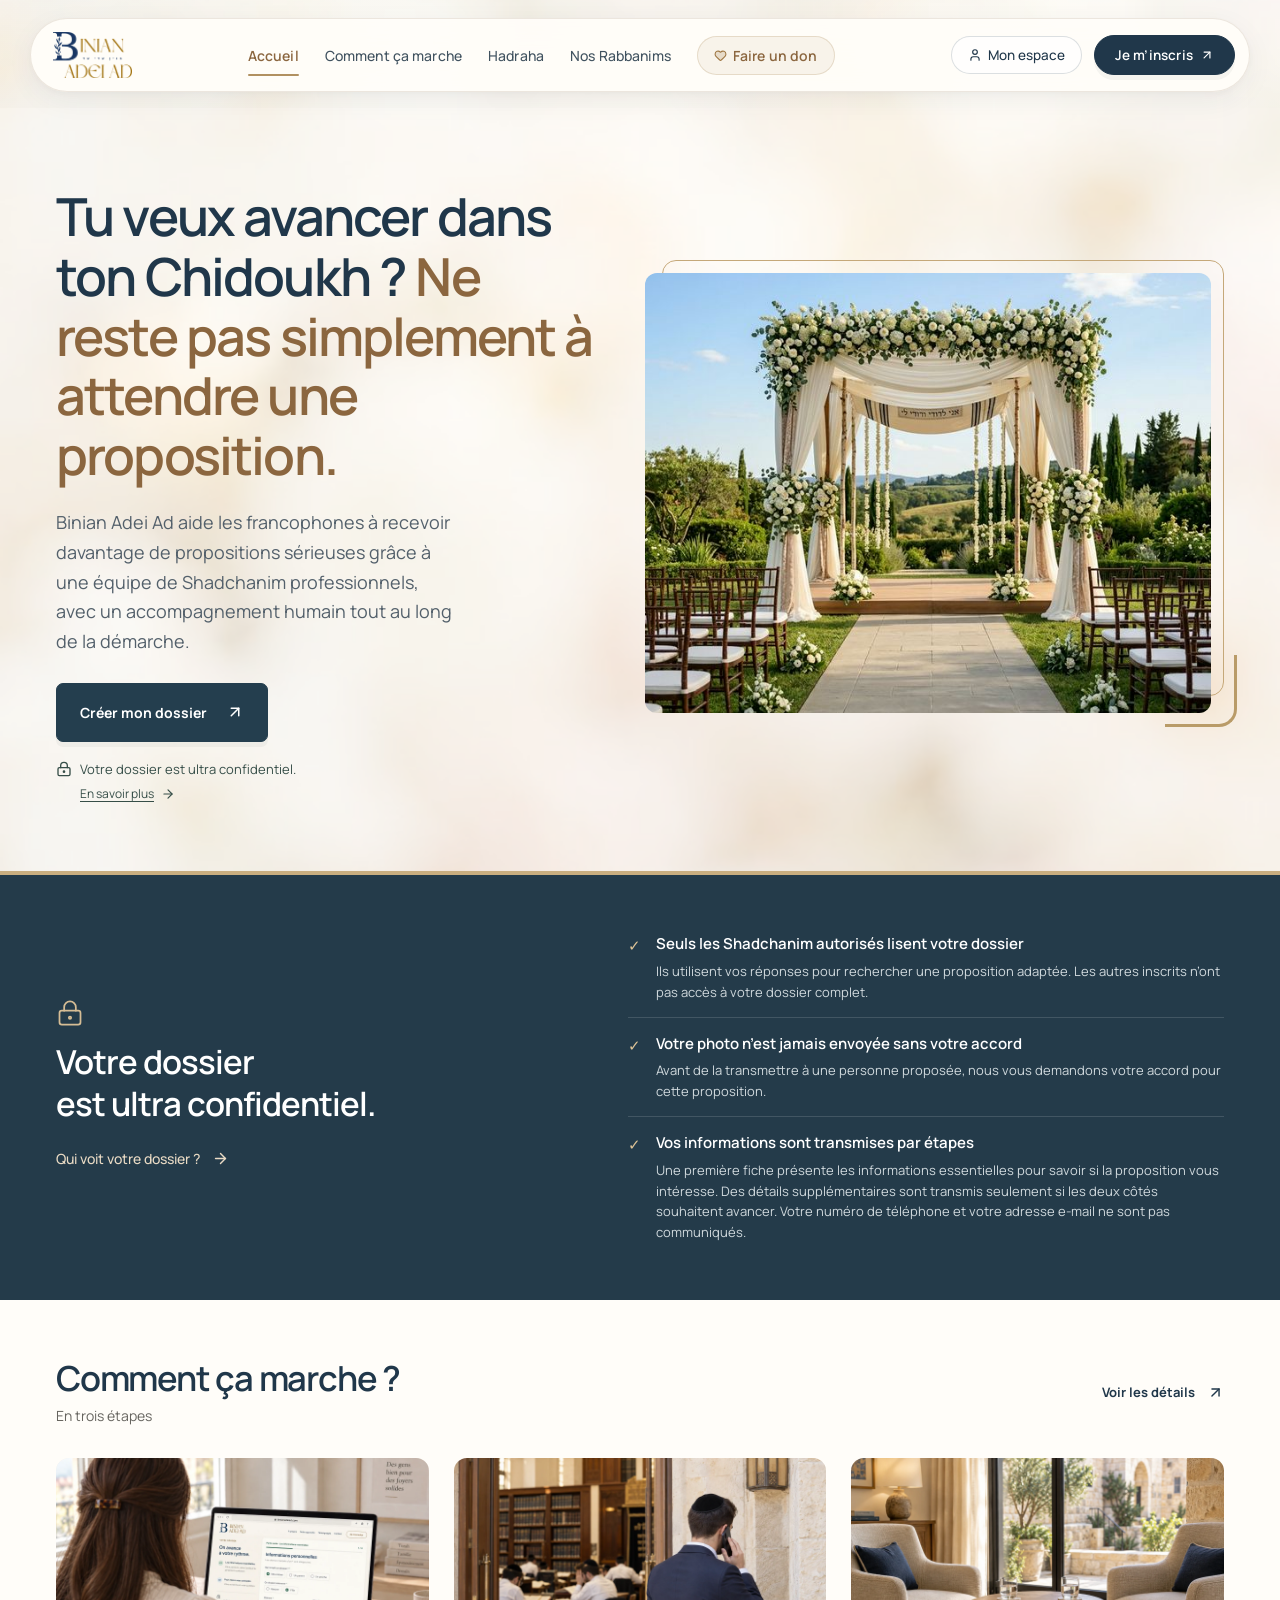
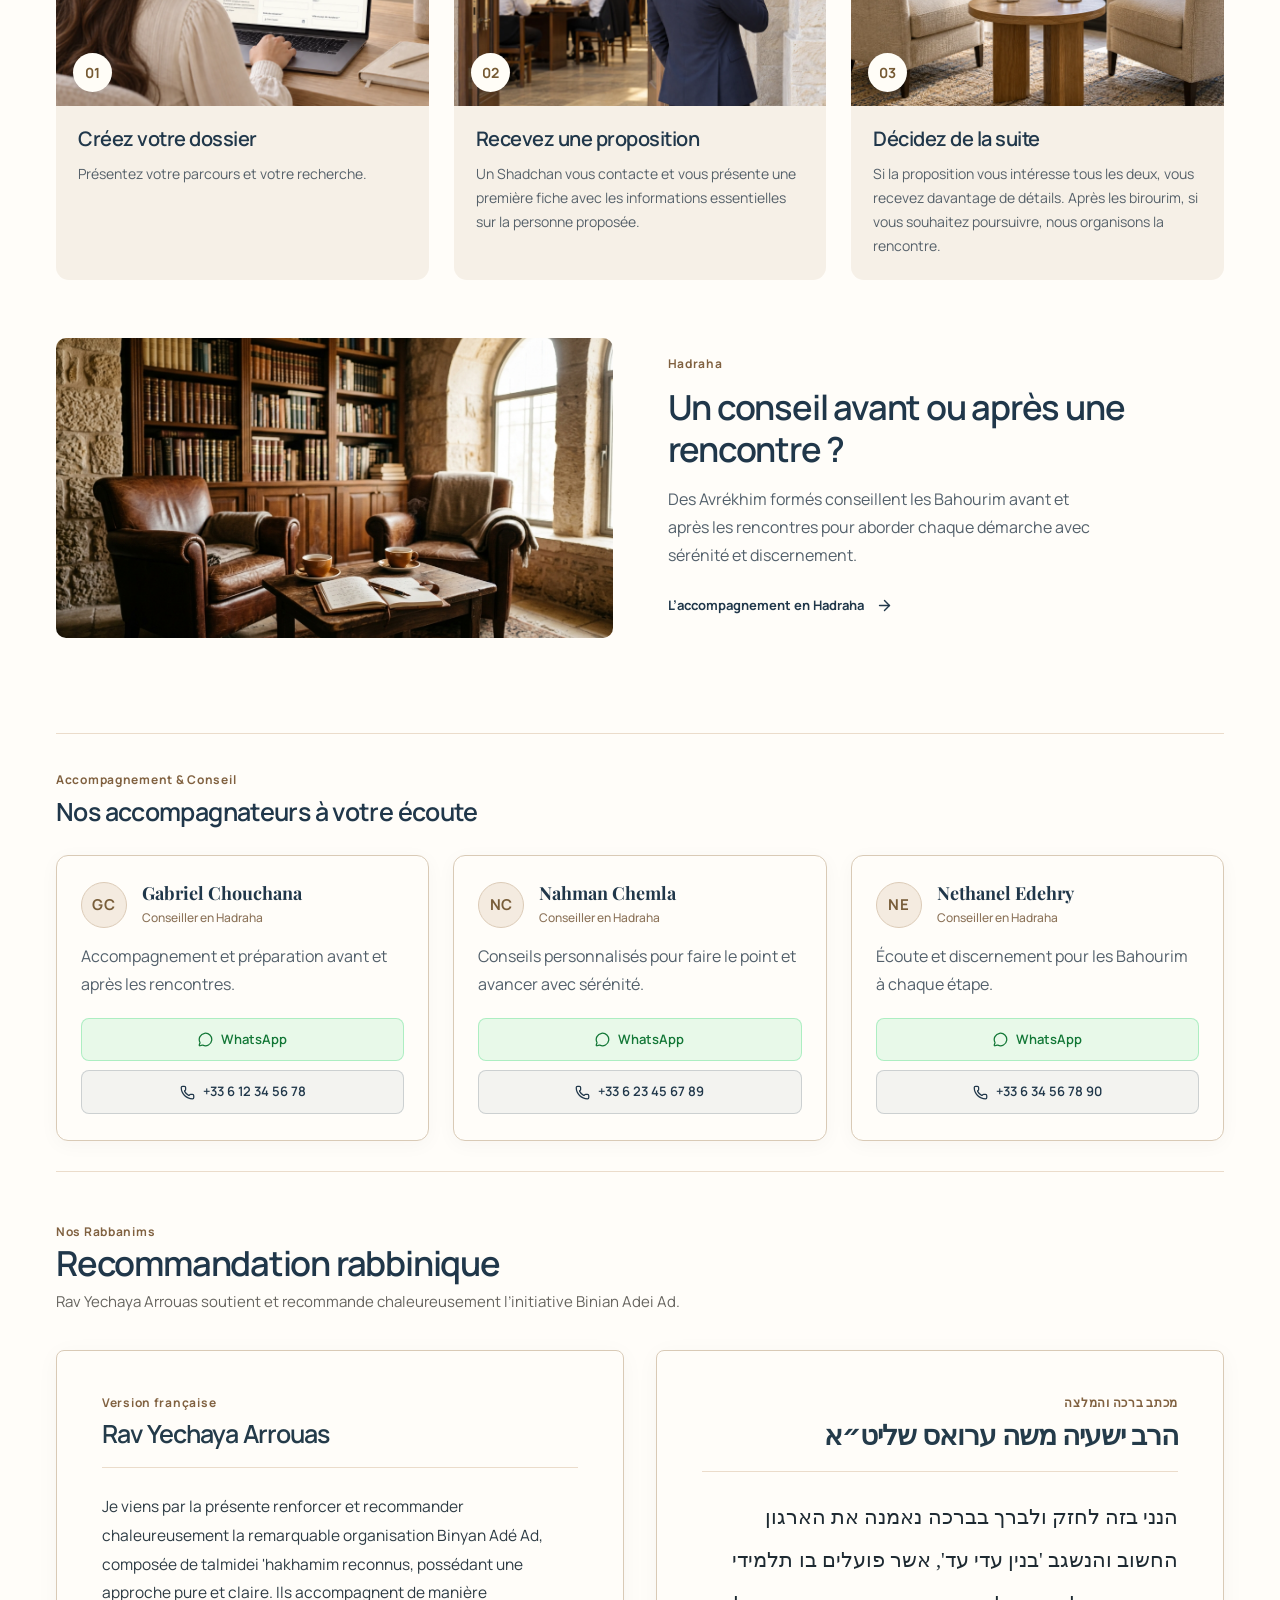
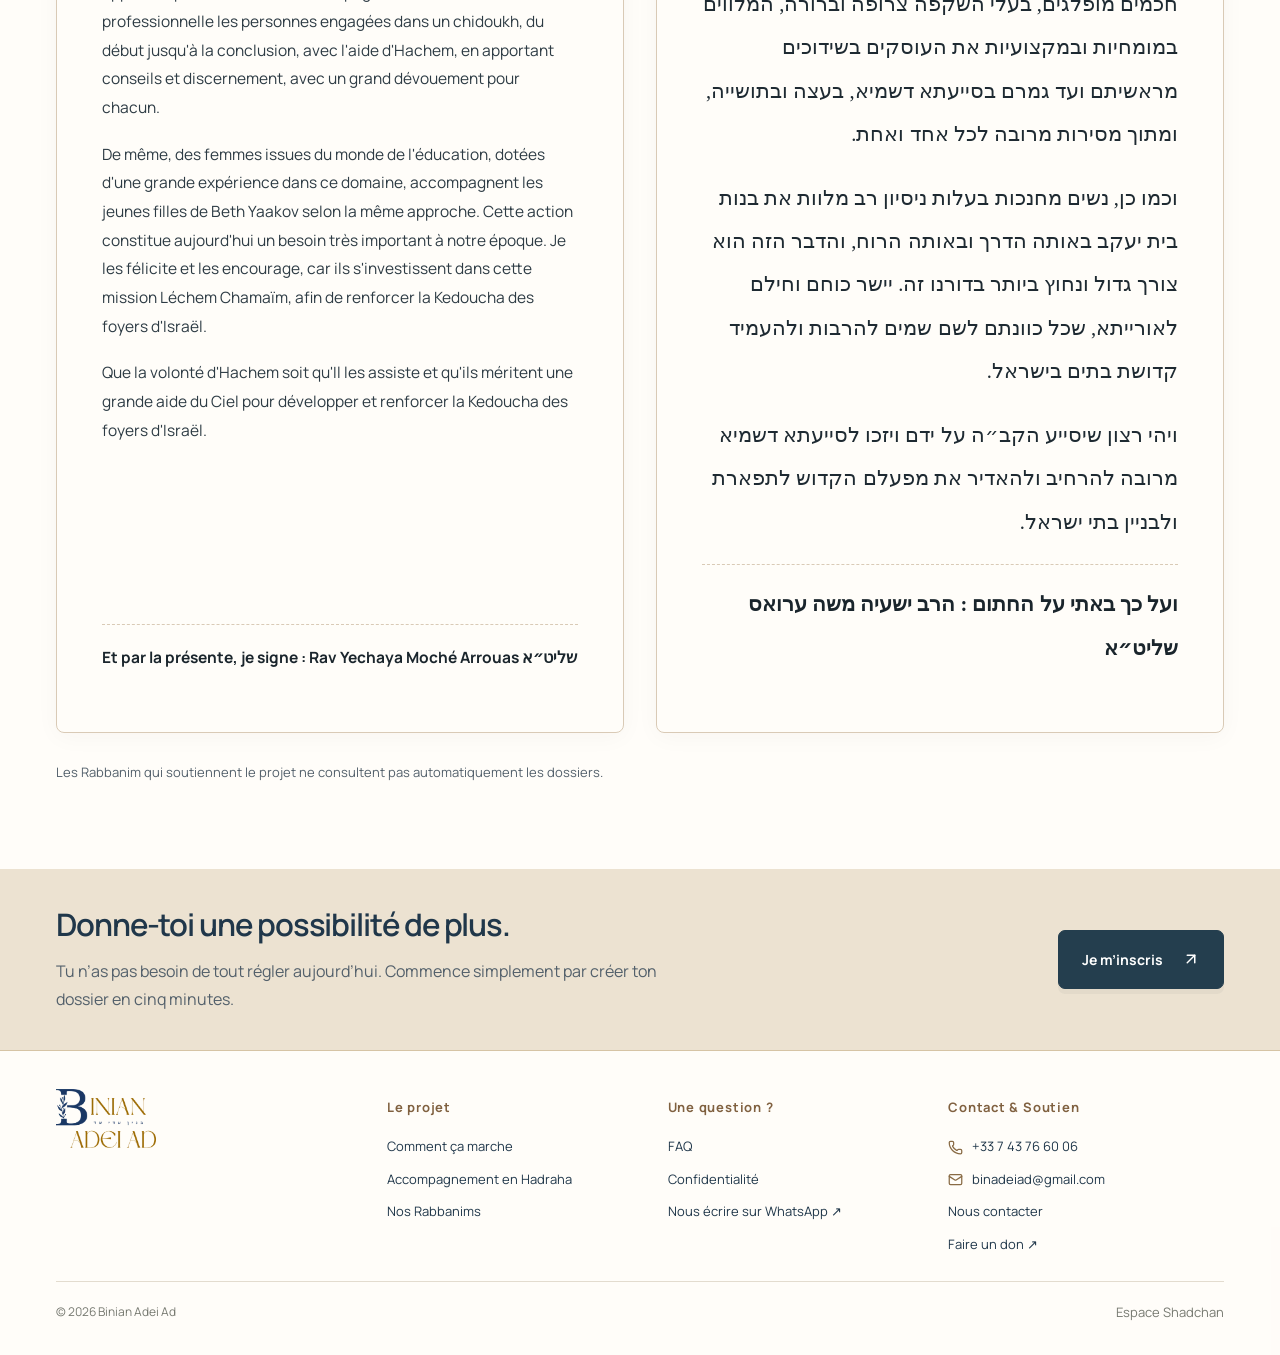
==== commit c48522bc: "deploy: update live preview with Hadraha photo and 3 advisors cards" ====
--- a/index.html
+++ b/index.html
@@ -101,13 +101,13 @@
         }
       }
     </style>
-    <script type="module" crossorigin src="./assets/index-lgApssSN.js"></script>
+    <script type="module" crossorigin src="./assets/index-C2DGW3c1.js"></script>
     <link rel="modulepreload" crossorigin href="./assets/vendor-wddqAaEv.js">
     <link rel="modulepreload" crossorigin href="./assets/vendor-firebase-DPV7CZ1J.js">
-    <link rel="modulepreload" crossorigin href="./assets/index-9mxnmY-d.js">
-    <link rel="modulepreload" crossorigin href="./assets/vendor-lucide-CukXUZ2a.js">
+    <link rel="modulepreload" crossorigin href="./assets/index-DxObi53r.js">
+    <link rel="modulepreload" crossorigin href="./assets/vendor-lucide-Djx7neIW.js">
     <link rel="modulepreload" crossorigin href="./assets/vendor-framer-motion-Dt_1clNq.js">
-    <link rel="stylesheet" crossorigin href="./assets/index-Biru6QR0.css">
+    <link rel="stylesheet" crossorigin href="./assets/index-CguPykZd.css">
   </head>
   <body>
     <div id="root"></div>
--- a/assets/index-CguPykZd.css
+++ b/assets/index-CguPykZd.css
@@ -0,0 +1 @@
+*,:before,:after{--tw-border-spacing-x: 0;--tw-border-spacing-y: 0;--tw-translate-x: 0;--tw-translate-y: 0;--tw-rotate: 0;--tw-skew-x: 0;--tw-skew-y: 0;--tw-scale-x: 1;--tw-scale-y: 1;--tw-pan-x: ;--tw-pan-y: ;--tw-pinch-zoom: ;--tw-scroll-snap-strictness: proximity;--tw-gradient-from-position: ;--tw-gradient-via-position: ;--tw-gradient-to-position: ;--tw-ordinal: ;--tw-slashed-zero: ;--tw-numeric-figure: ;--tw-numeric-spacing: ;--tw-numeric-fraction: ;--tw-ring-inset: ;--tw-ring-offset-width: 0px;--tw-ring-offset-color: #fff;--tw-ring-color: rgb(59 130 246 / .5);--tw-ring-offset-shadow: 0 0 #0000;--tw-ring-shadow: 0 0 #0000;--tw-shadow: 0 0 #0000;--tw-shadow-colored: 0 0 #0000;--tw-blur: ;--tw-brightness: ;--tw-contrast: ;--tw-grayscale: ;--tw-hue-rotate: ;--tw-invert: ;--tw-saturate: ;--tw-sepia: ;--tw-drop-shadow: ;--tw-backdrop-blur: ;--tw-backdrop-brightness: ;--tw-backdrop-contrast: ;--tw-backdrop-grayscale: ;--tw-backdrop-hue-rotate: ;--tw-backdrop-invert: ;--tw-backdrop-opacity: ;--tw-backdrop-saturate: ;--tw-backdrop-sepia: ;--tw-contain-size: ;--tw-contain-layout: ;--tw-contain-paint: ;--tw-contain-style: }::backdrop{--tw-border-spacing-x: 0;--tw-border-spacing-y: 0;--tw-translate-x: 0;--tw-translate-y: 0;--tw-rotate: 0;--tw-skew-x: 0;--tw-skew-y: 0;--tw-scale-x: 1;--tw-scale-y: 1;--tw-pan-x: ;--tw-pan-y: ;--tw-pinch-zoom: ;--tw-scroll-snap-strictness: proximity;--tw-gradient-from-position: ;--tw-gradient-via-position: ;--tw-gradient-to-position: ;--tw-ordinal: ;--tw-slashed-zero: ;--tw-numeric-figure: ;--tw-numeric-spacing: ;--tw-numeric-fraction: ;--tw-ring-inset: ;--tw-ring-offset-width: 0px;--tw-ring-offset-color: #fff;--tw-ring-color: rgb(59 130 246 / .5);--tw-ring-offset-shadow: 0 0 #0000;--tw-ring-shadow: 0 0 #0000;--tw-shadow: 0 0 #0000;--tw-shadow-colored: 0 0 #0000;--tw-blur: ;--tw-brightness: ;--tw-contrast: ;--tw-grayscale: ;--tw-hue-rotate: ;--tw-invert: ;--tw-saturate: ;--tw-sepia: ;--tw-drop-shadow: ;--tw-backdrop-blur: ;--tw-backdrop-brightness: ;--tw-backdrop-contrast: ;--tw-backdrop-grayscale: ;--tw-backdrop-hue-rotate: ;--tw-backdrop-invert: ;--tw-backdrop-opacity: ;--tw-backdrop-saturate: ;--tw-backdrop-sepia: ;--tw-contain-size: ;--tw-contain-layout: ;--tw-contain-paint: ;--tw-contain-style: }*,:before,:after{box-sizing:border-box;border-width:0;border-style:solid;border-color:#e5e7eb}:before,:after{--tw-content: ""}html,:host{line-height:1.5;-webkit-text-size-adjust:100%;-moz-tab-size:4;-o-tab-size:4;tab-size:4;font-family:Lato,sans-serif;font-feature-settings:normal;font-variation-settings:normal;-webkit-tap-highlight-color:transparent}body{margin:0;line-height:inherit}hr{height:0;color:inherit;border-top-width:1px}abbr:where([title]){-webkit-text-decoration:underline dotted;text-decoration:underline dotted}h1,h2,h3,h4,h5,h6{font-size:inherit;font-weight:inherit}a{color:inherit;text-decoration:inherit}b,strong{font-weight:bolder}code,kbd,samp,pre{font-family:ui-monospace,SFMono-Regular,Menlo,Monaco,Consolas,Liberation Mono,Courier New,monospace;font-feature-settings:normal;font-variation-settings:normal;font-size:1em}small{font-size:80%}sub,sup{font-size:75%;line-height:0;position:relative;vertical-align:baseline}sub{bottom:-.25em}sup{top:-.5em}table{text-indent:0;border-color:inherit;border-collapse:collapse}button,input,optgroup,select,textarea{font-family:inherit;font-feature-settings:inherit;font-variation-settings:inherit;font-size:100%;font-weight:inherit;line-height:inherit;letter-spacing:inherit;color:inherit;margin:0;padding:0}button,select{text-transform:none}button,input:where([type=button]),input:where([type=reset]),input:where([type=submit]){-webkit-appearance:button;background-color:transparent;background-image:none}:-moz-focusring{outline:auto}:-moz-ui-invalid{box-shadow:none}progress{vertical-align:baseline}::-webkit-inner-spin-button,::-webkit-outer-spin-button{height:auto}[type=search]{-webkit-appearance:textfield;outline-offset:-2px}::-webkit-search-decoration{-webkit-appearance:none}::-webkit-file-upload-button{-webkit-appearance:button;font:inherit}summary{display:list-item}blockquote,dl,dd,h1,h2,h3,h4,h5,h6,hr,figure,p,pre{margin:0}fieldset{margin:0;padding:0}legend{padding:0}ol,ul,menu{list-style:none;margin:0;padding:0}dialog{padding:0}textarea{resize:vertical}input::-moz-placeholder,textarea::-moz-placeholder{opacity:1;color:#9ca3af}input::placeholder,textarea::placeholder{opacity:1;color:#9ca3af}button,[role=button]{cursor:pointer}:disabled{cursor:default}img,svg,video,canvas,audio,iframe,embed,object{display:block;vertical-align:middle}img,video{max-width:100%;height:auto}[hidden]:where(:not([hidden=until-found])){display:none}.pointer-events-none{pointer-events:none}.\!visible{visibility:visible!important}.visible{visibility:visible}.fixed{position:fixed}.absolute{position:absolute}.relative{position:relative}.sticky{position:sticky}.inset-0{top:0;right:0;bottom:0;left:0}.-bottom-12{bottom:-3rem}.-bottom-2{bottom:-.5rem}.-right-2{right:-.5rem}.bottom-0{bottom:0}.bottom-6{bottom:1.5rem}.left-1\/2{left:50%}.left-3{left:.75rem}.left-6{left:1.5rem}.right-0{right:0}.right-3{right:.75rem}.right-4{right:1rem}.top-0{top:0}.top-1\/2{top:50%}.top-2\.5{top:.625rem}.top-4{top:1rem}.top-6{top:1.5rem}.z-10{z-index:10}.z-20{z-index:20}.z-40{z-index:40}.z-50{z-index:50}.z-\[-1\]{z-index:-1}.z-\[60\]{z-index:60}.col-span-2{grid-column:span 2 / span 2}.m-auto{margin:auto}.mx-auto{margin-left:auto;margin-right:auto}.my-2{margin-top:.5rem;margin-bottom:.5rem}.my-3{margin-top:.75rem;margin-bottom:.75rem}.my-8{margin-top:2rem;margin-bottom:2rem}.-mb-px{margin-bottom:-1px}.-mr-20{margin-right:-5rem}.-mt-20{margin-top:-5rem}.mb-0\.5{margin-bottom:.125rem}.mb-1{margin-bottom:.25rem}.mb-1\.5{margin-bottom:.375rem}.mb-12{margin-bottom:3rem}.mb-2{margin-bottom:.5rem}.mb-3{margin-bottom:.75rem}.mb-4{margin-bottom:1rem}.mb-5{margin-bottom:1.25rem}.mb-6{margin-bottom:1.5rem}.mb-8{margin-bottom:2rem}.ml-2{margin-left:.5rem}.ml-auto{margin-left:auto}.mt-0{margin-top:0}.mt-0\.5{margin-top:.125rem}.mt-1{margin-top:.25rem}.mt-2{margin-top:.5rem}.mt-3{margin-top:.75rem}.mt-4{margin-top:1rem}.mt-6{margin-top:1.5rem}.mt-8{margin-top:2rem}.mt-auto{margin-top:auto}.block{display:block}.inline-block{display:inline-block}.flex{display:flex}.inline-flex{display:inline-flex}.table{display:table}.grid{display:grid}.hidden{display:none}.h-0\.5{height:.125rem}.h-10{height:2.5rem}.h-12{height:3rem}.h-16{height:4rem}.h-2{height:.5rem}.h-24{height:6rem}.h-3{height:.75rem}.h-3\.5{height:.875rem}.h-32{height:8rem}.h-4{height:1rem}.h-40{height:10rem}.h-5{height:1.25rem}.h-6{height:1.5rem}.h-64{height:16rem}.h-7{height:1.75rem}.h-\[500px\]{height:500px}.h-full{height:100%}.max-h-72{max-height:18rem}.min-h-\[160px\]{min-height:160px}.min-h-\[60px\]{min-height:60px}.min-h-\[70vh\]{min-height:70vh}.min-h-screen{min-height:100vh}.w-10{width:2.5rem}.w-12{width:3rem}.w-16{width:4rem}.w-2{width:.5rem}.w-20{width:5rem}.w-24{width:6rem}.w-3{width:.75rem}.w-3\.5{width:.875rem}.w-32{width:8rem}.w-4{width:1rem}.w-40{width:10rem}.w-5{width:1.25rem}.w-6{width:1.5rem}.w-64{width:16rem}.w-7{width:1.75rem}.w-auto{width:auto}.w-full{width:100%}.min-w-0{min-width:0px}.min-w-\[960px\]{min-width:960px}.max-w-2xl{max-width:42rem}.max-w-3xl{max-width:48rem}.max-w-4xl{max-width:56rem}.max-w-5xl{max-width:64rem}.max-w-6xl{max-width:72rem}.max-w-\[250px\]{max-width:250px}.max-w-\[80\%\]{max-width:80%}.max-w-\[85\%\]{max-width:85%}.max-w-md{max-width:28rem}.max-w-sm{max-width:24rem}.max-w-xl{max-width:36rem}.flex-1{flex:1 1 0%}.flex-shrink-0,.shrink-0{flex-shrink:0}.flex-grow{flex-grow:1}.-translate-x-1\/2{--tw-translate-x: -50%;transform:translate(var(--tw-translate-x),var(--tw-translate-y)) rotate(var(--tw-rotate)) skew(var(--tw-skew-x)) skewY(var(--tw-skew-y)) scaleX(var(--tw-scale-x)) scaleY(var(--tw-scale-y))}.-translate-y-1\/2{--tw-translate-y: -50%;transform:translate(var(--tw-translate-x),var(--tw-translate-y)) rotate(var(--tw-rotate)) skew(var(--tw-skew-x)) skewY(var(--tw-skew-y)) scaleX(var(--tw-scale-x)) scaleY(var(--tw-scale-y))}.transform{transform:translate(var(--tw-translate-x),var(--tw-translate-y)) rotate(var(--tw-rotate)) skew(var(--tw-skew-x)) skewY(var(--tw-skew-y)) scaleX(var(--tw-scale-x)) scaleY(var(--tw-scale-y))}@keyframes ping{75%,to{transform:scale(2);opacity:0}}.animate-ping{animation:ping 1s cubic-bezier(0,0,.2,1) infinite}@keyframes pulse{50%{opacity:.5}}.animate-pulse{animation:pulse 2s cubic-bezier(.4,0,.6,1) infinite}@keyframes spin{to{transform:rotate(360deg)}}.animate-spin{animation:spin 1s linear infinite}.cursor-not-allowed{cursor:not-allowed}.cursor-pointer{cursor:pointer}.select-none{-webkit-user-select:none;-moz-user-select:none;user-select:none}.grid-cols-1{grid-template-columns:repeat(1,minmax(0,1fr))}.grid-cols-2{grid-template-columns:repeat(2,minmax(0,1fr))}.flex-col{flex-direction:column}.flex-wrap{flex-wrap:wrap}.items-start{align-items:flex-start}.items-end{align-items:flex-end}.items-center{align-items:center}.justify-start{justify-content:flex-start}.justify-end{justify-content:flex-end}.justify-center{justify-content:center}.justify-between{justify-content:space-between}.gap-1{gap:.25rem}.gap-1\.5{gap:.375rem}.gap-2{gap:.5rem}.gap-3{gap:.75rem}.gap-4{gap:1rem}.gap-5{gap:1.25rem}.gap-6{gap:1.5rem}.gap-x-5{-moz-column-gap:1.25rem;column-gap:1.25rem}.gap-x-6{-moz-column-gap:1.5rem;column-gap:1.5rem}.gap-y-2{row-gap:.5rem}.space-y-1>:not([hidden])~:not([hidden]){--tw-space-y-reverse: 0;margin-top:calc(.25rem * calc(1 - var(--tw-space-y-reverse)));margin-bottom:calc(.25rem * var(--tw-space-y-reverse))}.space-y-2>:not([hidden])~:not([hidden]){--tw-space-y-reverse: 0;margin-top:calc(.5rem * calc(1 - var(--tw-space-y-reverse)));margin-bottom:calc(.5rem * var(--tw-space-y-reverse))}.space-y-3>:not([hidden])~:not([hidden]){--tw-space-y-reverse: 0;margin-top:calc(.75rem * calc(1 - var(--tw-space-y-reverse)));margin-bottom:calc(.75rem * var(--tw-space-y-reverse))}.space-y-4>:not([hidden])~:not([hidden]){--tw-space-y-reverse: 0;margin-top:calc(1rem * calc(1 - var(--tw-space-y-reverse)));margin-bottom:calc(1rem * var(--tw-space-y-reverse))}.space-y-5>:not([hidden])~:not([hidden]){--tw-space-y-reverse: 0;margin-top:calc(1.25rem * calc(1 - var(--tw-space-y-reverse)));margin-bottom:calc(1.25rem * var(--tw-space-y-reverse))}.space-y-6>:not([hidden])~:not([hidden]){--tw-space-y-reverse: 0;margin-top:calc(1.5rem * calc(1 - var(--tw-space-y-reverse)));margin-bottom:calc(1.5rem * var(--tw-space-y-reverse))}.space-y-8>:not([hidden])~:not([hidden]){--tw-space-y-reverse: 0;margin-top:calc(2rem * calc(1 - var(--tw-space-y-reverse)));margin-bottom:calc(2rem * var(--tw-space-y-reverse))}.divide-y>:not([hidden])~:not([hidden]){--tw-divide-y-reverse: 0;border-top-width:calc(1px * calc(1 - var(--tw-divide-y-reverse)));border-bottom-width:calc(1px * var(--tw-divide-y-reverse))}.divide-slate-100>:not([hidden])~:not([hidden]){--tw-divide-opacity: 1;border-color:rgb(241 245 249 / var(--tw-divide-opacity, 1))}.overflow-hidden{overflow:hidden}.overflow-x-auto{overflow-x:auto}.overflow-y-auto{overflow-y:auto}.overflow-x-hidden{overflow-x:hidden}.truncate{overflow:hidden;text-overflow:ellipsis;white-space:nowrap}.whitespace-nowrap{white-space:nowrap}.whitespace-pre-line{white-space:pre-line}.rounded{border-radius:.25rem}.rounded-2xl{border-radius:1rem}.rounded-3xl{border-radius:1.5rem}.rounded-\[2\.5rem\]{border-radius:2.5rem}.rounded-\[2rem\]{border-radius:2rem}.rounded-full{border-radius:9999px}.rounded-lg{border-radius:.5rem}.rounded-md{border-radius:.375rem}.rounded-xl{border-radius:.75rem}.rounded-t-\[2rem\]{border-top-left-radius:2rem;border-top-right-radius:2rem}.rounded-bl-none{border-bottom-left-radius:0}.rounded-br-none{border-bottom-right-radius:0}.border{border-width:1px}.border-2{border-width:2px}.border-4,.border-\[4px\]{border-width:4px}.border-b{border-bottom-width:1px}.border-b-2{border-bottom-width:2px}.border-t{border-top-width:1px}.border-dashed{border-style:dashed}.border-amber-200{--tw-border-opacity: 1;border-color:rgb(253 230 138 / var(--tw-border-opacity, 1))}.border-amber-400{--tw-border-opacity: 1;border-color:rgb(251 191 36 / var(--tw-border-opacity, 1))}.border-emerald-200{--tw-border-opacity: 1;border-color:rgb(167 243 208 / var(--tw-border-opacity, 1))}.border-gray-200{--tw-border-opacity: 1;border-color:rgb(229 231 235 / var(--tw-border-opacity, 1))}.border-green-100{--tw-border-opacity: 1;border-color:rgb(220 252 231 / var(--tw-border-opacity, 1))}.border-green-100\/50{border-color:#dcfce780}.border-pink-200{--tw-border-opacity: 1;border-color:rgb(251 207 232 / var(--tw-border-opacity, 1))}.border-red-100{--tw-border-opacity: 1;border-color:rgb(254 226 226 / var(--tw-border-opacity, 1))}.border-red-200{--tw-border-opacity: 1;border-color:rgb(254 202 202 / var(--tw-border-opacity, 1))}.border-rose-200{--tw-border-opacity: 1;border-color:rgb(254 205 211 / var(--tw-border-opacity, 1))}.border-sky-200{--tw-border-opacity: 1;border-color:rgb(186 230 253 / var(--tw-border-opacity, 1))}.border-slate-100{--tw-border-opacity: 1;border-color:rgb(241 245 249 / var(--tw-border-opacity, 1))}.border-slate-200{--tw-border-opacity: 1;border-color:rgb(226 232 240 / var(--tw-border-opacity, 1))}.border-slate-300{--tw-border-opacity: 1;border-color:rgb(203 213 225 / var(--tw-border-opacity, 1))}.border-transparent{border-color:transparent}.border-wedding-gold{--tw-border-opacity: 1;border-color:rgb(200 162 121 / var(--tw-border-opacity, 1))}.border-wedding-gold\/10{border-color:#c8a2791a}.border-wedding-gold\/20{border-color:#c8a27933}.border-wedding-gold\/30{border-color:#c8a2794d}.border-wedding-navy{--tw-border-opacity: 1;border-color:rgb(26 41 66 / var(--tw-border-opacity, 1))}.border-wedding-navy\/10{border-color:#1a29421a}.border-wedding-navy\/15{border-color:#1a294226}.border-wedding-navy\/30{border-color:#1a29424d}.border-wedding-navy\/5{border-color:#1a29420d}.border-wedding-rose{--tw-border-opacity: 1;border-color:rgb(230 215 213 / var(--tw-border-opacity, 1))}.border-wedding-rose\/60{border-color:#e6d7d599}.border-wedding-rose\/80{border-color:#e6d7d5cc}.border-white{--tw-border-opacity: 1;border-color:rgb(255 255 255 / var(--tw-border-opacity, 1))}.border-white\/5{border-color:#ffffff0d}.border-white\/50{border-color:#ffffff80}.bg-amber-50{--tw-bg-opacity: 1;background-color:rgb(255 251 235 / var(--tw-bg-opacity, 1))}.bg-amber-50\/60{background-color:#fffbeb99}.bg-emerald-50{--tw-bg-opacity: 1;background-color:rgb(236 253 245 / var(--tw-bg-opacity, 1))}.bg-emerald-700{--tw-bg-opacity: 1;background-color:rgb(4 120 87 / var(--tw-bg-opacity, 1))}.bg-gray-100{--tw-bg-opacity: 1;background-color:rgb(243 244 246 / var(--tw-bg-opacity, 1))}.bg-gray-50\/50{background-color:#f9fafb80}.bg-green-50\/50{background-color:#f0fdf480}.bg-green-50\/80{background-color:#f0fdf4cc}.bg-green-500{--tw-bg-opacity: 1;background-color:rgb(34 197 94 / var(--tw-bg-opacity, 1))}.bg-pink-50{--tw-bg-opacity: 1;background-color:rgb(253 242 248 / var(--tw-bg-opacity, 1))}.bg-red-50{--tw-bg-opacity: 1;background-color:rgb(254 242 242 / var(--tw-bg-opacity, 1))}.bg-red-50\/80{background-color:#fef2f2cc}.bg-rose-50{--tw-bg-opacity: 1;background-color:rgb(255 241 242 / var(--tw-bg-opacity, 1))}.bg-sky-50{--tw-bg-opacity: 1;background-color:rgb(240 249 255 / var(--tw-bg-opacity, 1))}.bg-slate-100{--tw-bg-opacity: 1;background-color:rgb(241 245 249 / var(--tw-bg-opacity, 1))}.bg-slate-100\/70{background-color:#f1f5f9b3}.bg-slate-50{--tw-bg-opacity: 1;background-color:rgb(248 250 252 / var(--tw-bg-opacity, 1))}.bg-transparent{background-color:transparent}.bg-wedding-champagne{--tw-bg-opacity: 1;background-color:rgb(245 245 240 / var(--tw-bg-opacity, 1))}.bg-wedding-gold{--tw-bg-opacity: 1;background-color:rgb(200 162 121 / var(--tw-bg-opacity, 1))}.bg-wedding-gold\/10{background-color:#c8a2791a}.bg-wedding-gold\/15{background-color:#c8a27926}.bg-wedding-gold\/30{background-color:#c8a2794d}.bg-wedding-gold\/5{background-color:#c8a2790d}.bg-wedding-navy{--tw-bg-opacity: 1;background-color:rgb(26 41 66 / var(--tw-bg-opacity, 1))}.bg-wedding-navy\/40{background-color:#1a294266}.bg-wedding-navy\/5{background-color:#1a29420d}.bg-wedding-navy\/70{background-color:#1a2942b3}.bg-wedding-navy\/95{background-color:#1a2942f2}.bg-wedding-navy\/\[0\.02\]{background-color:#1a294205}.bg-white{--tw-bg-opacity: 1;background-color:rgb(255 255 255 / var(--tw-bg-opacity, 1))}.bg-white\/10{background-color:#ffffff1a}.bg-white\/30{background-color:#ffffff4d}.bg-white\/50{background-color:#ffffff80}.bg-white\/60{background-color:#fff9}.bg-white\/70{background-color:#ffffffb3}.bg-white\/80{background-color:#fffc}.bg-white\/90{background-color:#ffffffe6}.bg-gradient-to-b{background-image:linear-gradient(to bottom,var(--tw-gradient-stops))}.bg-gradient-to-br{background-image:linear-gradient(to bottom right,var(--tw-gradient-stops))}.from-\[\#faf7f2\]{--tw-gradient-from: #faf7f2 var(--tw-gradient-from-position);--tw-gradient-to: rgb(250 247 242 / 0) var(--tw-gradient-to-position);--tw-gradient-stops: var(--tw-gradient-from), var(--tw-gradient-to)}.from-transparent{--tw-gradient-from: transparent var(--tw-gradient-from-position);--tw-gradient-to: rgb(0 0 0 / 0) var(--tw-gradient-to-position);--tw-gradient-stops: var(--tw-gradient-from), var(--tw-gradient-to)}.via-\[\#fffdfa\]{--tw-gradient-to: rgb(255 253 250 / 0) var(--tw-gradient-to-position);--tw-gradient-stops: var(--tw-gradient-from), #fffdfa var(--tw-gradient-via-position), var(--tw-gradient-to)}.to-\[\#f4eee6\]{--tw-gradient-to: #f4eee6 var(--tw-gradient-to-position)}.to-black\/20{--tw-gradient-to: rgb(0 0 0 / .2) var(--tw-gradient-to-position)}.bg-cover{background-size:cover}.bg-center{background-position:center}.object-cover{-o-object-fit:cover;object-fit:cover}.p-1{padding:.25rem}.p-10{padding:2.5rem}.p-12{padding:3rem}.p-2{padding:.5rem}.p-2\.5{padding:.625rem}.p-3{padding:.75rem}.p-4{padding:1rem}.p-6{padding:1.5rem}.p-8{padding:2rem}.px-0{padding-left:0;padding-right:0}.px-1{padding-left:.25rem;padding-right:.25rem}.px-2{padding-left:.5rem;padding-right:.5rem}.px-2\.5{padding-left:.625rem;padding-right:.625rem}.px-3{padding-left:.75rem;padding-right:.75rem}.px-3\.5{padding-left:.875rem;padding-right:.875rem}.px-4{padding-left:1rem;padding-right:1rem}.px-5{padding-left:1.25rem;padding-right:1.25rem}.px-6{padding-left:1.5rem;padding-right:1.5rem}.px-8{padding-left:2rem;padding-right:2rem}.py-0\.5{padding-top:.125rem;padding-bottom:.125rem}.py-1{padding-top:.25rem;padding-bottom:.25rem}.py-1\.5{padding-top:.375rem;padding-bottom:.375rem}.py-10{padding-top:2.5rem;padding-bottom:2.5rem}.py-2{padding-top:.5rem;padding-bottom:.5rem}.py-2\.5{padding-top:.625rem;padding-bottom:.625rem}.py-20{padding-top:5rem;padding-bottom:5rem}.py-3{padding-top:.75rem;padding-bottom:.75rem}.py-3\.5{padding-top:.875rem;padding-bottom:.875rem}.py-4{padding-top:1rem;padding-bottom:1rem}.py-6{padding-top:1.5rem;padding-bottom:1.5rem}.py-8{padding-top:2rem;padding-bottom:2rem}.pb-16{padding-bottom:4rem}.pb-3{padding-bottom:.75rem}.pb-4{padding-bottom:1rem}.pb-8{padding-bottom:2rem}.pl-9{padding-left:2.25rem}.pr-4{padding-right:1rem}.pt-1{padding-top:.25rem}.pt-16{padding-top:4rem}.pt-2{padding-top:.5rem}.pt-24{padding-top:6rem}.pt-3{padding-top:.75rem}.pt-4{padding-top:1rem}.pt-6{padding-top:1.5rem}.text-left{text-align:left}.text-center{text-align:center}.align-top{vertical-align:top}.font-sans{font-family:Lato,sans-serif}.font-serif{font-family:Playfair Display,serif}.text-2xl{font-size:1.5rem;line-height:2rem}.text-3xl{font-size:1.875rem;line-height:2.25rem}.text-4xl{font-size:2.25rem;line-height:2.5rem}.text-\[10px\]{font-size:10px}.text-\[11px\]{font-size:11px}.text-\[8px\]{font-size:8px}.text-\[9px\]{font-size:9px}.text-base{font-size:1rem;line-height:1.5rem}.text-lg{font-size:1.125rem;line-height:1.75rem}.text-sm{font-size:.875rem;line-height:1.25rem}.text-xl{font-size:1.25rem;line-height:1.75rem}.text-xs{font-size:.75rem;line-height:1rem}.font-bold{font-weight:700}.font-light{font-weight:300}.font-medium{font-weight:500}.font-normal{font-weight:400}.font-semibold{font-weight:600}.uppercase{text-transform:uppercase}.italic{font-style:italic}.leading-none{line-height:1}.leading-relaxed{line-height:1.625}.leading-snug{line-height:1.375}.leading-tight{line-height:1.25}.tracking-\[0\.1em\]{letter-spacing:.1em}.tracking-\[0\.2em\]{letter-spacing:.2em}.tracking-tight{letter-spacing:-.025em}.tracking-wide{letter-spacing:.025em}.tracking-wider{letter-spacing:.05em}.tracking-widest{letter-spacing:.1em}.text-amber-700{--tw-text-opacity: 1;color:rgb(180 83 9 / var(--tw-text-opacity, 1))}.text-amber-800{--tw-text-opacity: 1;color:rgb(146 64 14 / var(--tw-text-opacity, 1))}.text-emerald-600{--tw-text-opacity: 1;color:rgb(5 150 105 / var(--tw-text-opacity, 1))}.text-emerald-700{--tw-text-opacity: 1;color:rgb(4 120 87 / var(--tw-text-opacity, 1))}.text-emerald-800{--tw-text-opacity: 1;color:rgb(6 95 70 / var(--tw-text-opacity, 1))}.text-gray-400{--tw-text-opacity: 1;color:rgb(156 163 175 / var(--tw-text-opacity, 1))}.text-gray-700{--tw-text-opacity: 1;color:rgb(55 65 81 / var(--tw-text-opacity, 1))}.text-green-600{--tw-text-opacity: 1;color:rgb(22 163 74 / var(--tw-text-opacity, 1))}.text-green-700{--tw-text-opacity: 1;color:rgb(21 128 61 / var(--tw-text-opacity, 1))}.text-green-800\/40{color:#16653466}.text-pink-800{--tw-text-opacity: 1;color:rgb(157 23 77 / var(--tw-text-opacity, 1))}.text-red-600{--tw-text-opacity: 1;color:rgb(220 38 38 / var(--tw-text-opacity, 1))}.text-red-800{--tw-text-opacity: 1;color:rgb(153 27 27 / var(--tw-text-opacity, 1))}.text-rose-700{--tw-text-opacity: 1;color:rgb(190 18 60 / var(--tw-text-opacity, 1))}.text-rose-800{--tw-text-opacity: 1;color:rgb(159 18 57 / var(--tw-text-opacity, 1))}.text-sky-800{--tw-text-opacity: 1;color:rgb(7 89 133 / var(--tw-text-opacity, 1))}.text-slate-400{--tw-text-opacity: 1;color:rgb(148 163 184 / var(--tw-text-opacity, 1))}.text-slate-500{--tw-text-opacity: 1;color:rgb(100 116 139 / var(--tw-text-opacity, 1))}.text-slate-600{--tw-text-opacity: 1;color:rgb(71 85 105 / var(--tw-text-opacity, 1))}.text-slate-700{--tw-text-opacity: 1;color:rgb(51 65 85 / var(--tw-text-opacity, 1))}.text-wedding-gold{--tw-text-opacity: 1;color:rgb(200 162 121 / var(--tw-text-opacity, 1))}.text-wedding-navy{--tw-text-opacity: 1;color:rgb(26 41 66 / var(--tw-text-opacity, 1))}.text-wedding-navy\/20{color:#1a294233}.text-wedding-navy\/40{color:#1a294266}.text-wedding-navy\/50{color:#1a294280}.text-wedding-navy\/60{color:#1a294299}.text-wedding-navy\/70{color:#1a2942b3}.text-wedding-navy\/80{color:#1a2942cc}.text-wedding-navy\/90{color:#1a2942e6}.text-wedding-rose{--tw-text-opacity: 1;color:rgb(230 215 213 / var(--tw-text-opacity, 1))}.text-wedding-text{--tw-text-opacity: 1;color:rgb(74 74 74 / var(--tw-text-opacity, 1))}.text-wedding-text\/50{color:#4a4a4a80}.text-white{--tw-text-opacity: 1;color:rgb(255 255 255 / var(--tw-text-opacity, 1))}.text-white\/70{color:#ffffffb3}.text-white\/80{color:#fffc}.text-white\/90{color:#ffffffe6}.opacity-10{opacity:.1}.opacity-5{opacity:.05}.opacity-60{opacity:.6}.shadow-2xl{--tw-shadow: 0 25px 50px -12px rgb(0 0 0 / .25);--tw-shadow-colored: 0 25px 50px -12px var(--tw-shadow-color);box-shadow:var(--tw-ring-offset-shadow, 0 0 #0000),var(--tw-ring-shadow, 0 0 #0000),var(--tw-shadow)}.shadow-inner{--tw-shadow: inset 0 2px 4px 0 rgb(0 0 0 / .05);--tw-shadow-colored: inset 0 2px 4px 0 var(--tw-shadow-color);box-shadow:var(--tw-ring-offset-shadow, 0 0 #0000),var(--tw-ring-shadow, 0 0 #0000),var(--tw-shadow)}.shadow-lg{--tw-shadow: 0 10px 15px -3px rgb(0 0 0 / .1), 0 4px 6px -4px rgb(0 0 0 / .1);--tw-shadow-colored: 0 10px 15px -3px var(--tw-shadow-color), 0 4px 6px -4px var(--tw-shadow-color);box-shadow:var(--tw-ring-offset-shadow, 0 0 #0000),var(--tw-ring-shadow, 0 0 #0000),var(--tw-shadow)}.shadow-md{--tw-shadow: 0 4px 6px -1px rgb(0 0 0 / .1), 0 2px 4px -2px rgb(0 0 0 / .1);--tw-shadow-colored: 0 4px 6px -1px var(--tw-shadow-color), 0 2px 4px -2px var(--tw-shadow-color);box-shadow:var(--tw-ring-offset-shadow, 0 0 #0000),var(--tw-ring-shadow, 0 0 #0000),var(--tw-shadow)}.shadow-sm{--tw-shadow: 0 1px 2px 0 rgb(0 0 0 / .05);--tw-shadow-colored: 0 1px 2px 0 var(--tw-shadow-color);box-shadow:var(--tw-ring-offset-shadow, 0 0 #0000),var(--tw-ring-shadow, 0 0 #0000),var(--tw-shadow)}.shadow-xl{--tw-shadow: 0 20px 25px -5px rgb(0 0 0 / .1), 0 8px 10px -6px rgb(0 0 0 / .1);--tw-shadow-colored: 0 20px 25px -5px var(--tw-shadow-color), 0 8px 10px -6px var(--tw-shadow-color);box-shadow:var(--tw-ring-offset-shadow, 0 0 #0000),var(--tw-ring-shadow, 0 0 #0000),var(--tw-shadow)}.shadow-black\/5{--tw-shadow-color: rgb(0 0 0 / .05);--tw-shadow: var(--tw-shadow-colored)}.shadow-wedding-navy\/10{--tw-shadow-color: rgb(26 41 66 / .1);--tw-shadow: var(--tw-shadow-colored)}.shadow-wedding-navy\/20{--tw-shadow-color: rgb(26 41 66 / .2);--tw-shadow: var(--tw-shadow-colored)}.shadow-wedding-navy\/5{--tw-shadow-color: rgb(26 41 66 / .05);--tw-shadow: var(--tw-shadow-colored)}.ring-1{--tw-ring-offset-shadow: var(--tw-ring-inset) 0 0 0 var(--tw-ring-offset-width) var(--tw-ring-offset-color);--tw-ring-shadow: var(--tw-ring-inset) 0 0 0 calc(1px + var(--tw-ring-offset-width)) var(--tw-ring-color);box-shadow:var(--tw-ring-offset-shadow),var(--tw-ring-shadow),var(--tw-shadow, 0 0 #0000)}.ring-2{--tw-ring-offset-shadow: var(--tw-ring-inset) 0 0 0 var(--tw-ring-offset-width) var(--tw-ring-offset-color);--tw-ring-shadow: var(--tw-ring-inset) 0 0 0 calc(2px + var(--tw-ring-offset-width)) var(--tw-ring-color);box-shadow:var(--tw-ring-offset-shadow),var(--tw-ring-shadow),var(--tw-shadow, 0 0 #0000)}.ring-black\/5{--tw-ring-color: rgb(0 0 0 / .05)}.ring-wedding-gold\/50{--tw-ring-color: rgb(200 162 121 / .5)}.blur-3xl{--tw-blur: blur(64px);filter:var(--tw-blur) var(--tw-brightness) var(--tw-contrast) var(--tw-grayscale) var(--tw-hue-rotate) var(--tw-invert) var(--tw-saturate) var(--tw-sepia) var(--tw-drop-shadow)}.filter{filter:var(--tw-blur) var(--tw-brightness) var(--tw-contrast) var(--tw-grayscale) var(--tw-hue-rotate) var(--tw-invert) var(--tw-saturate) var(--tw-sepia) var(--tw-drop-shadow)}.backdrop-blur-md{--tw-backdrop-blur: blur(12px);-webkit-backdrop-filter:var(--tw-backdrop-blur) var(--tw-backdrop-brightness) var(--tw-backdrop-contrast) var(--tw-backdrop-grayscale) var(--tw-backdrop-hue-rotate) var(--tw-backdrop-invert) var(--tw-backdrop-opacity) var(--tw-backdrop-saturate) var(--tw-backdrop-sepia);backdrop-filter:var(--tw-backdrop-blur) var(--tw-backdrop-brightness) var(--tw-backdrop-contrast) var(--tw-backdrop-grayscale) var(--tw-backdrop-hue-rotate) var(--tw-backdrop-invert) var(--tw-backdrop-opacity) var(--tw-backdrop-saturate) var(--tw-backdrop-sepia)}.backdrop-blur-sm{--tw-backdrop-blur: blur(4px);-webkit-backdrop-filter:var(--tw-backdrop-blur) var(--tw-backdrop-brightness) var(--tw-backdrop-contrast) var(--tw-backdrop-grayscale) var(--tw-backdrop-hue-rotate) var(--tw-backdrop-invert) var(--tw-backdrop-opacity) var(--tw-backdrop-saturate) var(--tw-backdrop-sepia);backdrop-filter:var(--tw-backdrop-blur) var(--tw-backdrop-brightness) var(--tw-backdrop-contrast) var(--tw-backdrop-grayscale) var(--tw-backdrop-hue-rotate) var(--tw-backdrop-invert) var(--tw-backdrop-opacity) var(--tw-backdrop-saturate) var(--tw-backdrop-sepia)}.transition{transition-property:color,background-color,border-color,text-decoration-color,fill,stroke,opacity,box-shadow,transform,filter,backdrop-filter;transition-timing-function:cubic-bezier(.4,0,.2,1);transition-duration:.15s}.transition-all{transition-property:all;transition-timing-function:cubic-bezier(.4,0,.2,1);transition-duration:.15s}.transition-colors{transition-property:color,background-color,border-color,text-decoration-color,fill,stroke;transition-timing-function:cubic-bezier(.4,0,.2,1);transition-duration:.15s}.transition-opacity{transition-property:opacity;transition-timing-function:cubic-bezier(.4,0,.2,1);transition-duration:.15s}.transition-transform{transition-property:transform;transition-timing-function:cubic-bezier(.4,0,.2,1);transition-duration:.15s}.duration-300{transition-duration:.3s}:root{--wedding-navy: #1a2942;--wedding-gold: #c8a279;--wedding-rose: #e6d7d5;--wedding-champagne: #f5f5f0;--wedding-text: #4a4a4a}body{margin:0;font-family:Lato,sans-serif;color:var(--wedding-navy)}h1,h2,h3,h4,h5,h6{font-family:Playfair Display,serif;font-weight:700}.fade-in{animation:fadeIn .8s ease-out}@keyframes fadeIn{0%{opacity:0;transform:translateY(10px)}to{opacity:1;transform:translateY(0)}}.glass-card{background:#ffffffd9;backdrop-filter:blur(8px);-webkit-backdrop-filter:blur(8px);border:1px solid rgba(255,255,255,.5);box-shadow:0 8px 32px #1a294214}.glass-nav{background:#fffc;backdrop-filter:blur(12px);-webkit-backdrop-filter:blur(12px);border-bottom:1px solid rgba(255,255,255,.3)}.text-gold-gradient{background:linear-gradient(to right,#c8a279,#e6d7d5);background-clip:text;-webkit-background-clip:text;-webkit-text-fill-color:transparent}.font-serif-italic{font-family:Playfair Display,serif;font-style:italic}.tracking-luxury{letter-spacing:.15em;text-transform:uppercase}.baa-site{background:#fbf8f3;color:#233b4b;font-family:Lato,Arial,sans-serif;line-height:1.65;outline:none}.baa-site *,.baa-header *{box-sizing:border-box}.baa-site h1,.baa-site h2,.baa-site h3{font-family:Playfair Display,Georgia,serif;font-weight:400;line-height:1.15;letter-spacing:-.035em}.baa-site h1{font-size:clamp(42px,4.5vw,67px);margin:18px 0 25px}.baa-site h2{font-size:clamp(31px,3.1vw,43px);margin:14px 0 24px}.baa-site h3{font-size:25px;margin:16px 0}.baa-site em{color:#9a704f;font-weight:400}.baa-site p{color:#596365;margin:0 0 20px;font-size:16px}.baa-container{max-width:1192px;width:calc(100% - 112px);margin:auto}.baa-eyebrow,.baa-label{display:block;font-size:11px;letter-spacing:.16em;text-transform:uppercase;color:#816344;font-weight:700}.baa-header{height:74px;position:fixed;top:18px;left:50%;transform:translate(-50%);width:calc(100% - 48px);max-width:1220px;z-index:50;border-radius:9999px;background:#fffdf9f0;backdrop-filter:blur(20px) saturate(180%);-webkit-backdrop-filter:blur(20px) saturate(180%);border:1px solid rgba(220,212,201,.55);box-shadow:0 8px 30px -4px #20374a14,0 2px 8px #20374a08;color:#20374a;padding:0 14px 0 22px;transition:height .32s cubic-bezier(.4,0,.2,1),top .32s cubic-bezier(.4,0,.2,1),padding .32s cubic-bezier(.4,0,.2,1),background .3s ease,box-shadow .3s ease,border-color .3s ease}.baa-header.is-scrolled{top:10px;height:56px;background:#fffdf9e0;border-color:#dcd4c9bf;box-shadow:0 10px 32px -4px #20374a1f,0 2px 8px #20374a0d;padding:0 10px 0 18px}.baa-nav-wrap{width:100%;height:100%;margin:auto;display:flex;align-items:center;justify-content:space-between;gap:20px}.baa-logo{display:flex;align-items:center;text-decoration:none;transition:opacity .2s ease,transform .2s ease}.baa-logo:hover{opacity:.88;transform:scale(.98)}.baa-logo img{height:46px;width:auto;max-width:85px;-o-object-fit:contain;object-fit:contain;display:block;transition:height .32s cubic-bezier(.4,0,.2,1)}.baa-header.is-scrolled .baa-logo img{height:34px}.baa-links{display:flex;gap:26px;align-items:center}.baa-links a{font-size:14px;font-weight:500;color:#40525f;padding:10px 0;position:relative;text-decoration:none;letter-spacing:.01em;transition:all .32s cubic-bezier(.4,0,.2,1)}.baa-header.is-scrolled .baa-links a{font-size:13px;padding:6px 0}.baa-links a:hover{color:#8b663f}.baa-links a[aria-current=page]{color:#8b663f;font-weight:600}.baa-links a[aria-current=page]:after{content:"";height:2px;background:#b19161;border-radius:2px;position:absolute;bottom:0;left:0;right:0}.baa-nav-don{display:inline-flex!important;align-items:center;gap:6px;color:#8b663f!important;font-weight:600!important;background:#b1916117;padding:8px 16px!important;border-radius:9999px;border:1px solid rgba(177,145,97,.25);transition:all .32s cubic-bezier(.4,0,.2,1)!important}.baa-header.is-scrolled .baa-nav-don{padding:5px 12px!important;font-size:12.5px!important}.baa-nav-don:hover{background:#b191612e!important;border-color:#b1916173!important;transform:translateY(-1px)}.baa-nav-don .baa-don-icon{color:#a07844;fill:#a0784433}.baa-nav-actions{display:flex;align-items:center;gap:12px}.baa-account{display:inline-flex;align-items:center;gap:6px;padding:8px 16px;border-radius:9999px;border:1px solid rgba(32,55,74,.16);background:#ffffffb3;color:#20374a;font-size:13.5px;font-weight:500;cursor:pointer;transition:all .32s cubic-bezier(.4,0,.2,1)}.baa-header.is-scrolled .baa-account{padding:6px 13px;font-size:12.5px}.baa-account:hover{background:#fff;border-color:#20374a52;box-shadow:0 2px 8px #20374a0f;transform:translateY(-1px)}.baa-nav-register{display:inline-flex!important;align-items:center;justify-content:center;gap:7px!important;background:#20374a!important;color:#fff!important;padding:9px 20px!important;border-radius:9999px!important;border:1px solid #20374a!important;font-size:13.5px!important;font-weight:600!important;letter-spacing:.015em;box-shadow:0 2px 10px #20374a2e;cursor:pointer;transition:all .32s cubic-bezier(.4,0,.2,1);text-decoration:none}.baa-header.is-scrolled .baa-nav-register{padding:6px 15px!important;font-size:12.5px!important}.baa-nav-register:hover{background:#2b4961!important;border-color:#2b4961!important;box-shadow:0 4px 14px #20374a42;transform:translateY(-1px)}.baa-button{display:inline-flex;align-items:center;justify-content:center;gap:19px;background:#243e4e;color:#fff!important;padding:17px 25px;border:1px solid #243e4e;border-radius:3px;font-family:Lato,Arial,sans-serif;font-size:14px;font-weight:700;cursor:pointer;transition:background .2s,transform .2s;text-decoration:none}.baa-button:hover{background:#36576a;transform:translateY(-1px)}.baa-button.small{padding:12px 17px;font-size:12px;gap:12px}.baa-button.light{background:#fff;color:#243e4e!important;border-color:#c4cbc8}.baa-button.light:hover{background:#f0eee6}.baa-menu{display:none;align-items:center;justify-content:center;width:38px;height:38px;padding:0;border-radius:8px;border:1px solid rgba(32,55,74,.14);background:#fffc;color:#20374a;cursor:pointer;transition:all .32s cubic-bezier(.4,0,.2,1)}.baa-header.is-scrolled .baa-menu{width:34px;height:34px}.baa-menu:hover{background:#fff;border-color:#20374a47}.baa-mobile-account{display:none}.baa-skip{position:absolute;top:-80px;background:#fff;padding:12px}.baa-skip:focus{top:8px;z-index:80}.baa-site a:focus-visible,.baa-site button:focus-visible,.baa-header a:focus-visible,.baa-header button:focus-visible,.baa-site summary:focus-visible{outline:3px solid #a87f48;outline-offset:5px}.baa-hero{display:grid;grid-template-columns:1.1fr 1fr;align-items:center;gap:65px;padding-top:62px;padding-bottom:70px}.baa-hero-copy{padding:20px 0}.baa-hero-copy>p{font-size:17px;line-height:1.8}.baa-hero-actions{display:flex;align-items:center;gap:25px;margin-top:32px;flex-wrap:wrap}.baa-text-link{display:inline-flex;align-items:center;gap:12px;font-size:13px;font-weight:700;padding:6px 0;text-decoration:none}.baa-hero-visual{position:relative;max-width:510px;width:100%;justify-self:end;padding:0 16px 0 0}.baa-section-heading{display:flex;justify-content:space-between;align-items:end;gap:20px}.baa-section-heading>a{margin-bottom:25px}.baa-steps{list-style:none;display:grid;grid-template-columns:repeat(3,1fr);gap:50px;padding:0;margin:35px 0 0}.baa-steps li{border-top:1px solid #ccbda8;padding-top:23px}.baa-step-number{font-family:Playfair Display,serif;color:#a07c55;font-size:28px;font-style:italic}.baa-steps p{font-size:15px;line-height:1.8}.baa-care{display:grid;grid-template-columns:1fr 1.1fr;gap:105px;padding-top:88px;padding-bottom:88px;align-items:center}.baa-faq details{border-bottom:1px solid #d9d3c9}.baa-faq summary{list-style:none;cursor:pointer;display:flex;align-items:center;justify-content:space-between;gap:25px;padding:23px 0;font-size:16px}.baa-faq summary::-webkit-details-marker{display:none}.baa-faq summary span{font-size:24px;color:#9a704f;font-weight:400}.baa-faq details[open] summary span{transform:rotate(45deg)}.baa-faq p{font-size:15px;max-width:700px;padding-right:25px}.baa-final{background:#ede3d8;padding:59px 0 65px}.baa-final>.baa-container{display:flex;align-items:center;justify-content:space-between;gap:45px}.baa-final p{margin-bottom:0}.baa-footer{padding-top:52px;background:#fbf8f3}.baa-footer-top{display:grid;grid-template-columns:1.2fr 1fr 1fr 1.1fr;gap:34px;padding-bottom:40px}.baa-footer-top>div{display:flex;align-items:start;flex-direction:column}.baa-footer-top img{height:79px;-o-object-fit:contain;object-fit:contain;-o-object-position:left center;object-position:left center;margin-bottom:15px}.baa-footer p{font-size:12px;line-height:1.8}.baa-footer .baa-label{margin:18px 0}.baa-footer a{font-size:12px;margin-bottom:11px;overflow-wrap:anywhere}.baa-footer-bottom{border-top:1px solid #e3dccf;display:flex;justify-content:space-between;gap:20px;padding:20px 0;font-size:11px;color:#777a71}.baa-inner-page{padding-top:40px;padding-bottom:95px;min-height:65vh}.baa-back{display:block;font-size:12px;color:#7e7c73;margin-bottom:42px}.baa-inner-page h1{max-width:1000px;font-size:clamp(39px,4.2vw,62px)}.baa-lead{max-width:680px;font-size:19px!important;line-height:1.8}.baa-info-grid{display:grid;grid-template-columns:1fr 1fr;gap:65px;margin:55px 0}.baa-info-grid h2{font-size:32px}.baa-fee{background:#eee7db;padding:30px}.baa-fee .baa-text-link{display:flex;margin-top:18px}.baa-simple-list{list-style:none;padding:0;margin:22px 0}.baa-simple-list li{padding:14px 0;border-bottom:1px solid #d9d3c9}.baa-letter{max-width:810px;background:#fffdf9;border:1px solid #d9cab6;padding:45px 55px;margin-top:40px}.baa-letter p{font-family:Playfair Display,serif;font-size:18px;line-height:1.9}.baa-aside{font-size:13px!important;margin-top:28px!important;max-width:740px}.baa-inner-page>.baa-faq{max-width:860px;margin-top:40px}.baa-help{margin-top:45px}.baa-prose{max-width:760px;margin-top:45px}.baa-prose h2{font-size:28px;margin-top:40px}.baa-contact-list{max-width:800px;margin-top:38px}.baa-contact-list>a{display:flex;align-items:center;gap:24px;padding:27px 0;border-bottom:1px solid #d9d3c9}.baa-contact-list>a>svg:last-child{margin-left:auto;flex-shrink:0}.baa-contact-list small{display:block;color:#8b7258;font-size:12px}.baa-contact-list span{display:block;font-size:22px;overflow-wrap:anywhere}.baa-contact-list>a>div{min-width:0}@media(min-width:1400px){.baa-hero{padding-top:75px;padding-bottom:80px}}@media(max-width:1100px){.baa-links{gap:15px}.baa-nav-wrap{width:calc(100% - 40px);gap:15px}.baa-nav-actions{gap:14px}.baa-container{width:calc(100% - 64px)}.baa-hero{gap:36px}.baa-hero-actions{gap:15px}.baa-care{gap:45px}}@media(max-width:900px){.baa-site h1{font-size:48px}.baa-hero{gap:30px;padding-top:38px;padding-bottom:48px}.baa-footer-top{grid-template-columns:1fr 1fr}}@media(max-width:640px){.baa-container{width:calc(100% - 40px)}.baa-nav-wrap{width:calc(100% - 32px)}.baa-nav-actions{gap:9px}.baa-button.small{padding:11px 14px}.baa-hero{grid-template-columns:1fr;gap:28px;padding-top:28px}.baa-hero-copy{padding:0}.baa-site h1{font-size:43px;line-height:1.13;margin:16px 0 21px}.baa-hero-copy>p{font-size:16px}.baa-hero-actions{margin-top:23px;gap:16px}.baa-hero-actions .baa-text-link{font-size:12px}.baa-button{padding:15px 19px;gap:13px}.baa-hero-visual{max-width:400px;justify-self:center;padding:0 12px}.baa-care{grid-template-columns:1fr;gap:15px;padding-top:48px;padding-bottom:48px}.baa-site h2{font-size:32px}.baa-section-heading{display:block}.baa-section-heading>a{margin-bottom:0}.baa-steps{grid-template-columns:1fr;gap:15px;margin-top:25px}.baa-steps li{padding-top:15px}.baa-step-number{font-size:22px}.baa-steps h3{display:inline;margin-left:19px;font-size:23px}.baa-steps p{margin:12px 0 9px}.baa-care{gap:30px}.baa-faq summary{font-size:15px;padding:20px 0}.baa-final{padding:44px 0}.baa-final>.baa-container{display:block}.baa-footer{padding-top:30px}.baa-footer-top{gap:16px 24px}.baa-footer-top>div:first-child{grid-column:1/-1}.baa-footer-top>div:last-child{grid-column:1/-1}.baa-footer-bottom{flex-wrap:wrap;gap:8px 20px}.baa-inner-page{padding-top:25px;padding-bottom:50px}.baa-back{margin-bottom:28px}.baa-lead{font-size:17px!important}.baa-info-grid{grid-template-columns:1fr;gap:24px;margin:35px 0}.baa-fee{padding:25px}.baa-letter{padding:27px 23px}.baa-letter p{font-size:16px}.baa-contact-list span{font-size:18px}.baa-contact-list>a{gap:15px}}@media(prefers-reduced-motion:reduce){.baa-site *,.baa-header *{animation:none!important;transition:none!important;scroll-behavior:auto!important}}.baa-preview-main{padding-top:108px}.baa-preview-modal{position:fixed;top:0;right:0;bottom:0;left:0;background:#233b4b88;display:grid;place-items:center;z-index:100;padding:20px}.baa-preview-modal>div{background:#fbf8f3;padding:35px;max-width:470px}.baa-preview-modal h2{font-size:25px;margin:0 0 16px}.baa-preview-modal p{margin-bottom:22px;line-height:1.7}@media(max-width:1000px){.baa-preview-main{padding-top:86px}}.baa-site,.baa-header,.baa-button{font-family:Manrope,Segoe UI,Arial,sans-serif}.baa-site{background:#fffdf9;color:#20374a}.baa-site h1,.baa-site h2,.baa-site h3,.baa-letter p{font-family:Manrope,Segoe UI,Arial,sans-serif;font-style:normal;letter-spacing:-.035em;font-weight:600}.baa-site h1{font-size:clamp(38px,4.1vw,59px);line-height:1.14}.baa-site h2{font-size:clamp(28px,2.7vw,37px);line-height:1.2}.baa-site h3{font-size:20px;letter-spacing:-.025em;line-height:1.35}.baa-site em{font-style:normal;font-weight:600;color:#8b663f}.baa-site p{font-size:16px;line-height:1.75;color:#53606b}.baa-eyebrow,.baa-label{font-size:12px;letter-spacing:.06em;color:#806140;text-transform:none}.baa-button{border-radius:7px;padding:17px 23px;font-size:14px;box-shadow:0 5px #182e3d0b}.baa-button:hover{transform:translateY(-2px)}.baa-hero{padding-top:46px;padding-bottom:52px;gap:48px;grid-template-columns:1fr 1.07fr}.baa-hero-copy{padding:15px 0}.baa-hero-copy>p{max-width:400px;font-size:18px;line-height:1.65;margin-bottom:25px}.baa-hero h1{margin:18px 0 22px}.baa-hero .baa-eyebrow{display:inline-flex;align-items:center;gap:10px}.baa-hero .baa-eyebrow:before{content:"";width:23px;height:2px;background:#b19161}.baa-hero-actions{margin-top:26px}.baa-hero-visual{max-width:none;padding:13px 13px 0 0;position:relative}.baa-hero-visual:before{content:"";position:absolute;top:0;right:0;bottom:17px;left:17px;border:1px solid #c5a879;border-radius:14px;pointer-events:none}.baa-editorial-image{display:block;width:100%;height:440px;-o-object-fit:cover;object-fit:cover;border-radius:12px;position:relative;aspect-ratio:1.2}.baa-hero-visual:after{content:"";position:absolute;width:72px;height:72px;right:-13px;bottom:-14px;border-right:3px solid #b99b68;border-bottom:3px solid #b99b68;border-radius:0 0 18px;pointer-events:none}.baa-privacy-section{background:#243b4a;color:#fff;padding:43px 0;border-top:4px solid #c9ae80}.baa-privacy-grid{display:grid;grid-template-columns:1fr 1.2fr;gap:75px;align-items:center}.baa-privacy-grid h2{font-size:33px;letter-spacing:-.03em;color:#fff;line-height:1.25;margin:14px 0 17px}.baa-privacy-grid>div>svg{color:#d6bd95}.baa-privacy-grid .baa-text-link{color:#eadbc5;font-weight:500;font-size:14px}.baa-privacy-grid ul{list-style:none;padding:0;margin:0}.baa-privacy-grid li{position:relative;padding:14px 0 14px 28px;border-bottom:1px solid #ffffff23}.baa-privacy-grid li:last-child{border:0}.baa-privacy-grid li:before{content:"✓";position:absolute;left:0;top:16px;color:#dec397;font-size:15px}.baa-privacy-grid strong{font-size:15px;font-weight:600;display:block}.baa-privacy-grid li span{font-size:13px;color:#d0d9dd;display:block;margin-top:4px;line-height:1.6}.baa-compact-process{padding-top:57px;padding-bottom:48px}.baa-section-heading{align-items:center}.baa-section-heading h2{margin:0}.baa-section-heading>a{margin-bottom:0}.baa-steps{gap:36px;margin-top:28px}.baa-steps li{padding-top:18px;border-top:2px solid #d6be96}.baa-step-number{font-family:inherit;font-style:normal;font-size:15px;color:#9a7547;font-weight:700}.baa-steps h3{margin:11px 0}.baa-steps p{font-size:14px;margin-bottom:0;line-height:1.7}.baa-care{padding:0 0 53px;gap:55px;grid-template-columns:1fr 1fr}.baa-care>.baa-editorial-image{height:300px;aspect-ratio:1.7;border-radius:10px}.baa-care h2{margin:12px 0 16px}.baa-care p{max-width:440px}.baa-support-line{display:flex;justify-content:space-between;align-items:center;border-top:1px solid #d6c4a5;border-bottom:1px solid #d6c4a5;padding:22px 0;margin-bottom:50px;gap:25px}.baa-support-line>div{display:flex;align-items:center;gap:25px}.baa-support-line p{font-size:17px;font-weight:600;margin:0;color:#243b4a}.baa-final{background:#ece2d1;padding:37px 0;border-bottom:1px solid #d6c4a5}.baa-final h2{margin:0 0 10px;font-size:31px}.baa-final .baa-text-link{font-size:14px;font-weight:400}.baa-footer{background:#fffdf9;padding-top:28px}.baa-footer-top{padding-bottom:15px;gap:30px}.baa-footer .baa-label,.baa-footer a{font-size:13px}.baa-footer-bottom{font-size:12px}.baa-inner-page h1{font-size:clamp(35px,4vw,53px)}.baa-letter p{font-size:16px;line-height:1.9;letter-spacing:0;font-weight:400}.baa-faq summary{font-size:16px;font-weight:500}.baa-faq p{font-size:15px}.baa-back{font-size:13px}.baa-contact-list span{font-size:20px}@media(min-width:1400px){.baa-hero{padding-top:60px;padding-bottom:66px}.baa-editorial-image{height:480px}}@media(max-width:1150px){.baa-links{gap:13px}.baa-links a{font-size:12px}.baa-nav-actions{gap:13px}.baa-account{font-size:12px}.baa-hero{gap:30px}.baa-privacy-grid{gap:40px}}@media(max-width:1000px){.baa-header{top:12px;height:64px;width:calc(100% - 24px);padding:0 8px 0 16px;border-radius:9999px}.baa-header.is-scrolled{top:8px;height:52px;padding:0 6px 0 14px}.baa-preview-main{padding-top:86px}.baa-logo img{height:38px;width:auto}.baa-header.is-scrolled .baa-logo img{height:30px}.baa-menu{display:flex}.baa-links{display:none;position:absolute;top:calc(100% + 8px);left:0;right:0;background:#fffdf9fa;backdrop-filter:blur(20px);-webkit-backdrop-filter:blur(20px);padding:18px 22px;border:1px solid rgba(220,212,201,.7);box-shadow:0 16px 36px #20374a1f;border-radius:22px;transition:top .32s cubic-bezier(.4,0,.2,1)}.baa-links.is-open{display:flex;flex-direction:column;align-items:stretch;gap:6px}.baa-links a{font-size:14px;padding:8px 12px;border-radius:8px}.baa-links a[aria-current=page]:after{display:none}.baa-mobile-account{display:inline-flex;align-items:center;gap:8px;text-align:left;padding:10px 14px;margin-top:4px;border-radius:8px;background:#20374a0d;color:#20374a;font-size:13.5px;font-weight:600}.baa-account{display:none}.baa-site h1{font-size:43px}.baa-editorial-image{height:390px}.baa-hero-copy>p{font-size:17px}}@media(max-width:640px){.baa-container{width:calc(100% - 40px)}.baa-site h1{font-size:37px;letter-spacing:-.04em;line-height:1.17}.baa-site h2{font-size:28px}.baa-hero{grid-template-columns:1fr;gap:26px;padding-top:28px;padding-bottom:40px}.baa-hero h1{margin:15px 0 18px}.baa-hero-copy{padding:0}.baa-hero-copy>p{font-size:16px;line-height:1.65;margin-bottom:17px}.baa-hero-actions{margin-top:20px}.baa-hero-visual{width:100%;max-width:none;padding:9px 9px 0 0}.baa-editorial-image{height:285px;border-radius:9px;-o-object-position:50% 58%;object-position:50% 58%}.baa-hero-visual:after{right:-5px;bottom:-10px;width:45px;height:45px;border-width:2px}.baa-privacy-section{padding:30px 0}.baa-privacy-grid{grid-template-columns:1fr;gap:16px}.baa-privacy-grid h2{font-size:27px;margin:10px 0}.baa-privacy-grid>div>svg{width:24px}.baa-privacy-grid li{padding:12px 0 12px 25px}.baa-privacy-grid strong{font-size:15px}.baa-privacy-grid li span{font-size:13px}.baa-compact-process{padding-top:36px;padding-bottom:32px}.baa-section-heading{display:block}.baa-section-heading>a{margin-top:10px}.baa-steps{gap:17px;margin-top:18px}.baa-steps li{padding-top:14px}.baa-steps h3{font-size:19px;margin-left:14px}.baa-steps p{margin-top:8px;font-size:14px}.baa-care{grid-template-columns:1fr;gap:22px;padding:0 0 33px}.baa-care>.baa-editorial-image{height:230px}.baa-care h2{margin:10px 0 12px}.baa-support-line{display:block;padding:20px 0;margin-bottom:30px}.baa-support-line>div{display:block}.baa-support-line p{margin-top:5px}.baa-support-line>a{margin-top:7px}.baa-final{padding:30px 0}.baa-final>.baa-container{display:flex;flex-direction:column;align-items:start;gap:20px}.baa-final h2{font-size:27px}.baa-footer-top{gap:12px 20px}.baa-footer-top>div:first-child{grid-column:auto}.baa-footer-top>div:last-child{grid-column:auto}.baa-footer .baa-label,.baa-footer a,.baa-footer p{font-size:12px}.baa-footer-top img{width:80px;height:60px}.baa-footer-bottom{font-size:11px}.baa-inner-page h1{font-size:35px}}.baa-photo-steps{gap:25px;margin-top:29px}.baa-photo-steps>li{padding:0;border:0;min-width:0;background:#f6f0e7;border-radius:13px;overflow:hidden}.baa-step-photo{position:relative;aspect-ratio:1.5;overflow:hidden;background:#ebe3d5}.baa-step-photo img{width:100%;height:100%;-o-object-fit:cover;object-fit:cover;display:block;transition:transform .4s ease}.baa-photo-steps>li:hover .baa-step-photo img{transform:scale(1.025)}.baa-step-photo .baa-step-number{position:absolute;bottom:14px;left:17px;width:39px;height:39px;display:grid;place-items:center;border-radius:50%;background:#fffdf7;color:#765a33;font-size:14px;box-shadow:0 2px 10px #20374a18}.baa-step-caption{padding:20px 22px 23px}.baa-photo-steps h3{font-size:20px;line-height:1.3;display:block;margin:0 0 10px}.baa-photo-steps p{font-size:14px;line-height:1.7;margin:0;color:#56616a}.baa-compact-process{padding-bottom:58px}@media(max-width:1000px)and (min-width:641px){.baa-photo-steps{gap:17px}.baa-step-caption{padding:16px}.baa-photo-steps h3{font-size:18px}.baa-photo-steps p{font-size:13px}.baa-step-photo{aspect-ratio:1.25}}@media(max-width:640px){.baa-photo-steps{gap:24px;margin-top:22px}.baa-step-photo{aspect-ratio:1.65}.baa-step-caption{padding:18px 20px 21px}.baa-photo-steps h3{font-size:20px;margin:0 0 8px;display:block}.baa-photo-steps p{font-size:14px;margin:0}.baa-compact-process{padding-bottom:38px}}.baa-site{position:relative;isolation:isolate;background-color:#fffdf9}.baa-site:before{content:"";position:fixed;top:0;right:0;bottom:0;left:0;z-index:-1;pointer-events:none;background:url(../assets/images/background-floral-blurry.png) center/cover no-repeat;opacity:.32}.baa-footer{background:#fffdf9c7}@media(prefers-reduced-transparency:reduce){.baa-site:before{display:none}.baa-footer{background:#fffdf9}}.baa-hero-confidential{margin-top:17px;font-size:13px;color:#364e48;line-height:1.6}.baa-hero-confidential>span{display:flex;align-items:center;gap:8px}.baa-hero-confidential>a{display:inline-flex;align-items:center;gap:7px;margin:5px 0 0 24px;text-decoration:underline;text-underline-offset:3px;font-size:12px}.baa-faq-open{max-width:850px}.baa-faq-open>section{padding:25px 0;border-bottom:1px solid #d9cbb6}.baa-faq-open>section:first-child{padding-top:0}.baa-site .baa-faq-open h2{font-size:21px;font-weight:700;letter-spacing:-.02em;line-height:1.4;margin:0 0 11px}.baa-faq-open p{font-size:16px;line-height:1.8;margin:0;max-width:760px;padding:0;color:#44515c}@media(max-width:640px){.baa-site .baa-faq-open h2{font-size:19px}.baa-faq-open p{font-size:15px}.baa-faq-open>section{padding:23px 0}}.baa-final>.baa-container>div{max-width:710px}.baa-final>.baa-container>.baa-button{flex-shrink:0}.baa-final h2{margin-bottom:14px}.baa-final p{max-width:650px}.baa-footer-contact{display:flex;align-items:center;gap:9px;max-width:100%}.baa-footer-contact svg{flex-shrink:0;color:#896b45}.baa-footer-contact span{min-width:0;overflow-wrap:anywhere}.baa-bilingual-letter-wrap{display:grid;grid-template-columns:1fr 1fr;gap:32px;width:100%;max-width:100%;margin-top:35px;align-items:stretch}.baa-letter-card{background:#fffdf9;border:1px solid #d9cab6;border-radius:8px;padding:42px 45px;box-shadow:0 4px 24px #2d231409;display:flex;flex-direction:column;height:100%;width:100%}.baa-letter-card .baa-letter-header{margin-bottom:24px;border-bottom:1px solid #ebdccb;padding-bottom:18px}.baa-letter-card h2{font-size:25px;margin:6px 0 0;color:#243b4a}.baa-letter-card-he .baa-letter-header{text-align:right}.baa-letter-card-he h2{font-family:David,Frank Ruehl CLM,Times New Roman,serif;font-size:28px}.baa-letter-body{display:flex;flex-direction:column;flex-grow:1}.baa-letter-body p{font-size:15.5px;line-height:1.85;color:#2d3b44;margin:0 0 18px;font-weight:400;letter-spacing:0}.baa-letter-card-he .baa-letter-body p{font-family:David,Frank Ruehl CLM,Times New Roman,serif;font-size:20.5px;line-height:2.12;color:#1e2a32;text-align:right;direction:rtl;margin:0 0 20px}.baa-letter-signature{font-weight:700!important;color:#1a252c!important;margin-top:auto!important;padding-top:18px;border-top:1px dashed #d9cab6}.baa-support-section{padding:50px 0 65px;border-top:1px solid #ebdccb;margin-top:15px}@media(max-width:960px){.baa-bilingual-letter-wrap{grid-template-columns:1fr;gap:24px}.baa-letter-card{padding:30px 24px}}@media(max-width:640px){.baa-support-section{padding:35px 0 45px}.baa-letter-card-he .baa-letter-body p{font-size:18px;line-height:1.95}}.baa-hadraha-section{padding-bottom:15px}.baa-advisors-wrap{margin-top:42px;padding-top:36px;border-top:1px solid #ebdccb}.baa-advisors-heading{margin-bottom:26px}.baa-advisors-heading h3{font-size:25px;margin:5px 0 0;color:#20374a}.baa-advisors-grid{display:grid;grid-template-columns:repeat(3,1fr);gap:24px;align-items:stretch}.baa-advisor-card{background:#fffdf9;border:1px solid #d9cab6;border-radius:12px;padding:26px 24px;box-shadow:0 4px 20px #2d231409;display:flex;flex-direction:column;transition:transform .25s ease,box-shadow .25s ease}.baa-advisor-card:hover{transform:translateY(-2px);box-shadow:0 8px 26px #2d231411}.baa-advisor-top{display:flex;align-items:center;gap:15px;margin-bottom:14px}.baa-advisor-avatar{width:46px;height:46px;border-radius:50%;background:#f4ebe0;color:#795e3a;border:1px solid #dccbb7;display:flex;align-items:center;justify-content:center;font-weight:700;font-size:15px;letter-spacing:.04em;flex-shrink:0}.baa-advisor-top h4{margin:0;font-size:18px;font-weight:700;color:#20374a;line-height:1.25}.baa-advisor-role{display:block;font-size:12px;color:#8b7258;margin-top:3px;font-weight:500}.baa-advisor-desc{font-size:14px;line-height:1.65;color:#55626a;margin:0 0 20px;flex-grow:1}.baa-advisor-actions{display:flex;flex-direction:column;gap:9px;margin-top:auto}.baa-advisor-btn{display:inline-flex;align-items:center;justify-content:center;gap:8px;padding:10px 14px;border-radius:8px;font-size:13px;font-weight:600;text-decoration:none;transition:all .2s ease}.baa-advisor-btn.wa{background:#25d3661a;color:#127736;border:1px solid rgba(37,211,102,.3)}.baa-advisor-btn.wa:hover{background:#25d3662e;border-color:#25d36673}.baa-advisor-btn.call{background:#20374a0d;color:#20374a;border:1px solid rgba(32,55,74,.18)}.baa-advisor-btn.call:hover{background:#20374a1a}@media(max-width:960px){.baa-advisors-grid{grid-template-columns:1fr;gap:18px}}.placeholder\:text-wedding-navy\/30::-moz-placeholder{color:#1a29424d}.placeholder\:text-wedding-navy\/30::placeholder{color:#1a29424d}.placeholder\:text-wedding-text\/40::-moz-placeholder{color:#4a4a4a66}.placeholder\:text-wedding-text\/40::placeholder{color:#4a4a4a66}.hover\:-translate-y-0\.5:hover{--tw-translate-y: -.125rem;transform:translate(var(--tw-translate-x),var(--tw-translate-y)) rotate(var(--tw-rotate)) skew(var(--tw-skew-x)) skewY(var(--tw-skew-y)) scaleX(var(--tw-scale-x)) scaleY(var(--tw-scale-y))}.hover\:-translate-y-1:hover{--tw-translate-y: -.25rem;transform:translate(var(--tw-translate-x),var(--tw-translate-y)) rotate(var(--tw-rotate)) skew(var(--tw-skew-x)) skewY(var(--tw-skew-y)) scaleX(var(--tw-scale-x)) scaleY(var(--tw-scale-y))}.hover\:scale-105:hover{--tw-scale-x: 1.05;--tw-scale-y: 1.05;transform:translate(var(--tw-translate-x),var(--tw-translate-y)) rotate(var(--tw-rotate)) skew(var(--tw-skew-x)) skewY(var(--tw-skew-y)) scaleX(var(--tw-scale-x)) scaleY(var(--tw-scale-y))}.hover\:border-wedding-gold:hover{--tw-border-opacity: 1;border-color:rgb(200 162 121 / var(--tw-border-opacity, 1))}.hover\:border-wedding-gold\/30:hover{border-color:#c8a2794d}.hover\:border-wedding-navy\/30:hover{border-color:#1a29424d}.hover\:bg-\[\#36576a\]:hover{--tw-bg-opacity: 1;background-color:rgb(54 87 106 / var(--tw-bg-opacity, 1))}.hover\:bg-emerald-800:hover{--tw-bg-opacity: 1;background-color:rgb(6 95 70 / var(--tw-bg-opacity, 1))}.hover\:bg-gray-100:hover{--tw-bg-opacity: 1;background-color:rgb(243 244 246 / var(--tw-bg-opacity, 1))}.hover\:bg-gray-200:hover{--tw-bg-opacity: 1;background-color:rgb(229 231 235 / var(--tw-bg-opacity, 1))}.hover\:bg-red-100:hover{--tw-bg-opacity: 1;background-color:rgb(254 226 226 / var(--tw-bg-opacity, 1))}.hover\:bg-red-50:hover{--tw-bg-opacity: 1;background-color:rgb(254 242 242 / var(--tw-bg-opacity, 1))}.hover\:bg-rose-50:hover{--tw-bg-opacity: 1;background-color:rgb(255 241 242 / var(--tw-bg-opacity, 1))}.hover\:bg-slate-100:hover{--tw-bg-opacity: 1;background-color:rgb(241 245 249 / var(--tw-bg-opacity, 1))}.hover\:bg-slate-50:hover{--tw-bg-opacity: 1;background-color:rgb(248 250 252 / var(--tw-bg-opacity, 1))}.hover\:bg-wedding-gold\/90:hover{background-color:#c8a279e6}.hover\:bg-wedding-navy:hover{--tw-bg-opacity: 1;background-color:rgb(26 41 66 / var(--tw-bg-opacity, 1))}.hover\:bg-wedding-navy\/5:hover{background-color:#1a29420d}.hover\:bg-wedding-navy\/90:hover{background-color:#1a2942e6}.hover\:bg-white\/20:hover{background-color:#fff3}.hover\:bg-white\/50:hover{background-color:#ffffff80}.hover\:bg-white\/80:hover{background-color:#fffc}.hover\:text-red-500:hover{--tw-text-opacity: 1;color:rgb(239 68 68 / var(--tw-text-opacity, 1))}.hover\:text-wedding-navy:hover{--tw-text-opacity: 1;color:rgb(26 41 66 / var(--tw-text-opacity, 1))}.hover\:text-white:hover{--tw-text-opacity: 1;color:rgb(255 255 255 / var(--tw-text-opacity, 1))}.hover\:underline:hover{text-decoration-line:underline}.hover\:opacity-80:hover{opacity:.8}.hover\:shadow:hover{--tw-shadow: 0 1px 3px 0 rgb(0 0 0 / .1), 0 1px 2px -1px rgb(0 0 0 / .1);--tw-shadow-colored: 0 1px 3px 0 var(--tw-shadow-color), 0 1px 2px -1px var(--tw-shadow-color);box-shadow:var(--tw-ring-offset-shadow, 0 0 #0000),var(--tw-ring-shadow, 0 0 #0000),var(--tw-shadow)}.hover\:shadow-lg:hover{--tw-shadow: 0 10px 15px -3px rgb(0 0 0 / .1), 0 4px 6px -4px rgb(0 0 0 / .1);--tw-shadow-colored: 0 10px 15px -3px var(--tw-shadow-color), 0 4px 6px -4px var(--tw-shadow-color);box-shadow:var(--tw-ring-offset-shadow, 0 0 #0000),var(--tw-ring-shadow, 0 0 #0000),var(--tw-shadow)}.hover\:shadow-xl:hover{--tw-shadow: 0 20px 25px -5px rgb(0 0 0 / .1), 0 8px 10px -6px rgb(0 0 0 / .1);--tw-shadow-colored: 0 20px 25px -5px var(--tw-shadow-color), 0 8px 10px -6px var(--tw-shadow-color);box-shadow:var(--tw-ring-offset-shadow, 0 0 #0000),var(--tw-ring-shadow, 0 0 #0000),var(--tw-shadow)}.focus\:border-wedding-gold:focus{--tw-border-opacity: 1;border-color:rgb(200 162 121 / var(--tw-border-opacity, 1))}.focus\:bg-white:focus{--tw-bg-opacity: 1;background-color:rgb(255 255 255 / var(--tw-bg-opacity, 1))}.focus\:outline-none:focus{outline:2px solid transparent;outline-offset:2px}.focus\:ring-0:focus{--tw-ring-offset-shadow: var(--tw-ring-inset) 0 0 0 var(--tw-ring-offset-width) var(--tw-ring-offset-color);--tw-ring-shadow: var(--tw-ring-inset) 0 0 0 calc(0px + var(--tw-ring-offset-width)) var(--tw-ring-color);box-shadow:var(--tw-ring-offset-shadow),var(--tw-ring-shadow),var(--tw-shadow, 0 0 #0000)}.focus\:ring-2:focus{--tw-ring-offset-shadow: var(--tw-ring-inset) 0 0 0 var(--tw-ring-offset-width) var(--tw-ring-offset-color);--tw-ring-shadow: var(--tw-ring-inset) 0 0 0 calc(2px + var(--tw-ring-offset-width)) var(--tw-ring-color);box-shadow:var(--tw-ring-offset-shadow),var(--tw-ring-shadow),var(--tw-shadow, 0 0 #0000)}.focus\:ring-wedding-gold:focus{--tw-ring-opacity: 1;--tw-ring-color: rgb(200 162 121 / var(--tw-ring-opacity, 1))}.focus\:ring-wedding-gold\/30:focus{--tw-ring-color: rgb(200 162 121 / .3)}.active\:scale-95:active{--tw-scale-x: .95;--tw-scale-y: .95;transform:translate(var(--tw-translate-x),var(--tw-translate-y)) rotate(var(--tw-rotate)) skew(var(--tw-skew-x)) skewY(var(--tw-skew-y)) scaleX(var(--tw-scale-x)) scaleY(var(--tw-scale-y))}.disabled\:cursor-not-allowed:disabled{cursor:not-allowed}.disabled\:opacity-50:disabled{opacity:.5}.disabled\:opacity-70:disabled{opacity:.7}.group:hover .group-hover\:-translate-x-1{--tw-translate-x: -.25rem;transform:translate(var(--tw-translate-x),var(--tw-translate-y)) rotate(var(--tw-rotate)) skew(var(--tw-skew-x)) skewY(var(--tw-skew-y)) scaleX(var(--tw-scale-x)) scaleY(var(--tw-scale-y))}.group:hover .group-hover\:rotate-90{--tw-rotate: 90deg;transform:translate(var(--tw-translate-x),var(--tw-translate-y)) rotate(var(--tw-rotate)) skew(var(--tw-skew-x)) skewY(var(--tw-skew-y)) scaleX(var(--tw-scale-x)) scaleY(var(--tw-scale-y))}.group:hover .group-hover\:scale-110{--tw-scale-x: 1.1;--tw-scale-y: 1.1;transform:translate(var(--tw-translate-x),var(--tw-translate-y)) rotate(var(--tw-rotate)) skew(var(--tw-skew-x)) skewY(var(--tw-skew-y)) scaleX(var(--tw-scale-x)) scaleY(var(--tw-scale-y))}.group:hover .group-hover\:text-wedding-gold{--tw-text-opacity: 1;color:rgb(200 162 121 / var(--tw-text-opacity, 1))}.group:hover .group-hover\:text-white{--tw-text-opacity: 1;color:rgb(255 255 255 / var(--tw-text-opacity, 1))}@media(min-width:640px){.sm\:col-span-2{grid-column:span 2 / span 2}.sm\:block{display:block}.sm\:flex{display:flex}.sm\:w-auto{width:auto}.sm\:w-fit{width:-moz-fit-content;width:fit-content}.sm\:flex-none{flex:none}.sm\:grid-cols-2{grid-template-columns:repeat(2,minmax(0,1fr))}.sm\:grid-cols-3{grid-template-columns:repeat(3,minmax(0,1fr))}.sm\:grid-cols-6{grid-template-columns:repeat(6,minmax(0,1fr))}.sm\:grid-cols-\[1fr_1fr_180px_auto\]{grid-template-columns:1fr 1fr 180px auto}.sm\:grid-cols-\[200px_1fr_auto\]{grid-template-columns:200px 1fr auto}.sm\:grid-cols-\[minmax\(160px\,220px\)_1fr\]{grid-template-columns:minmax(160px,220px) 1fr}.sm\:flex-row{flex-direction:row}.sm\:px-6{padding-left:1.5rem;padding-right:1.5rem}.sm\:pt-0\.5{padding-top:.125rem}}@media(min-width:768px){.md\:left-24{left:6rem}.md\:top-8{top:2rem}.md\:col-span-1{grid-column:span 1 / span 1}.md\:col-span-2{grid-column:span 2 / span 2}.md\:mb-10{margin-bottom:2.5rem}.md\:h-12{height:3rem}.md\:h-32{height:8rem}.md\:h-6{height:1.5rem}.md\:h-\[600px\]{height:600px}.md\:w-12{width:3rem}.md\:w-32{width:8rem}.md\:w-6{width:1.5rem}.md\:max-w-\[75\%\]{max-width:75%}.md\:grid-cols-2{grid-template-columns:repeat(2,minmax(0,1fr))}.md\:grid-cols-3{grid-template-columns:repeat(3,minmax(0,1fr))}.md\:grid-cols-5{grid-template-columns:repeat(5,minmax(0,1fr))}.md\:flex-row{flex-direction:row}.md\:items-start{align-items:flex-start}.md\:justify-start{justify-content:flex-start}.md\:gap-3{gap:.75rem}.md\:gap-4{gap:1rem}.md\:space-y-6>:not([hidden])~:not([hidden]){--tw-space-y-reverse: 0;margin-top:calc(1.5rem * calc(1 - var(--tw-space-y-reverse)));margin-bottom:calc(1.5rem * var(--tw-space-y-reverse))}.md\:p-16{padding:4rem}.md\:p-4{padding:1rem}.md\:p-5{padding:1.25rem}.md\:p-6{padding:1.5rem}.md\:p-8{padding:2rem}.md\:px-5{padding-left:1.25rem;padding-right:1.25rem}.md\:px-6{padding-left:1.5rem;padding-right:1.5rem}.md\:px-8{padding-left:2rem;padding-right:2rem}.md\:py-2\.5{padding-top:.625rem;padding-bottom:.625rem}.md\:py-3{padding-top:.75rem;padding-bottom:.75rem}.md\:py-4{padding-top:1rem;padding-bottom:1rem}.md\:py-8{padding-top:2rem;padding-bottom:2rem}.md\:pt-28{padding-top:7rem}.md\:text-left{text-align:left}.md\:text-2xl{font-size:1.5rem;line-height:2rem}.md\:text-3xl{font-size:1.875rem;line-height:2.25rem}.md\:text-4xl{font-size:2.25rem;line-height:2.5rem}.md\:text-\[10px\]{font-size:10px}.md\:text-base{font-size:1rem;line-height:1.5rem}.md\:text-sm{font-size:.875rem;line-height:1.25rem}.md\:text-xl{font-size:1.25rem;line-height:1.75rem}.md\:tracking-\[0\.2em\]{letter-spacing:.2em}}@media(min-width:1024px){.lg\:col-span-2{grid-column:span 2 / span 2}.lg\:col-span-3{grid-column:span 3 / span 3}.lg\:col-span-5{grid-column:span 5 / span 5}.lg\:block{display:block}.lg\:grid{display:grid}.lg\:hidden{display:none}.lg\:grid-cols-2{grid-template-columns:repeat(2,minmax(0,1fr))}.lg\:grid-cols-3{grid-template-columns:repeat(3,minmax(0,1fr))}.lg\:grid-cols-5{grid-template-columns:repeat(5,minmax(0,1fr))}.lg\:grid-cols-\[240px_1fr\]{grid-template-columns:240px 1fr}.lg\:flex-col{flex-direction:column}.lg\:border-b-0{border-bottom-width:0px}.lg\:border-r{border-right-width:1px}.lg\:pb-0{padding-bottom:0}}
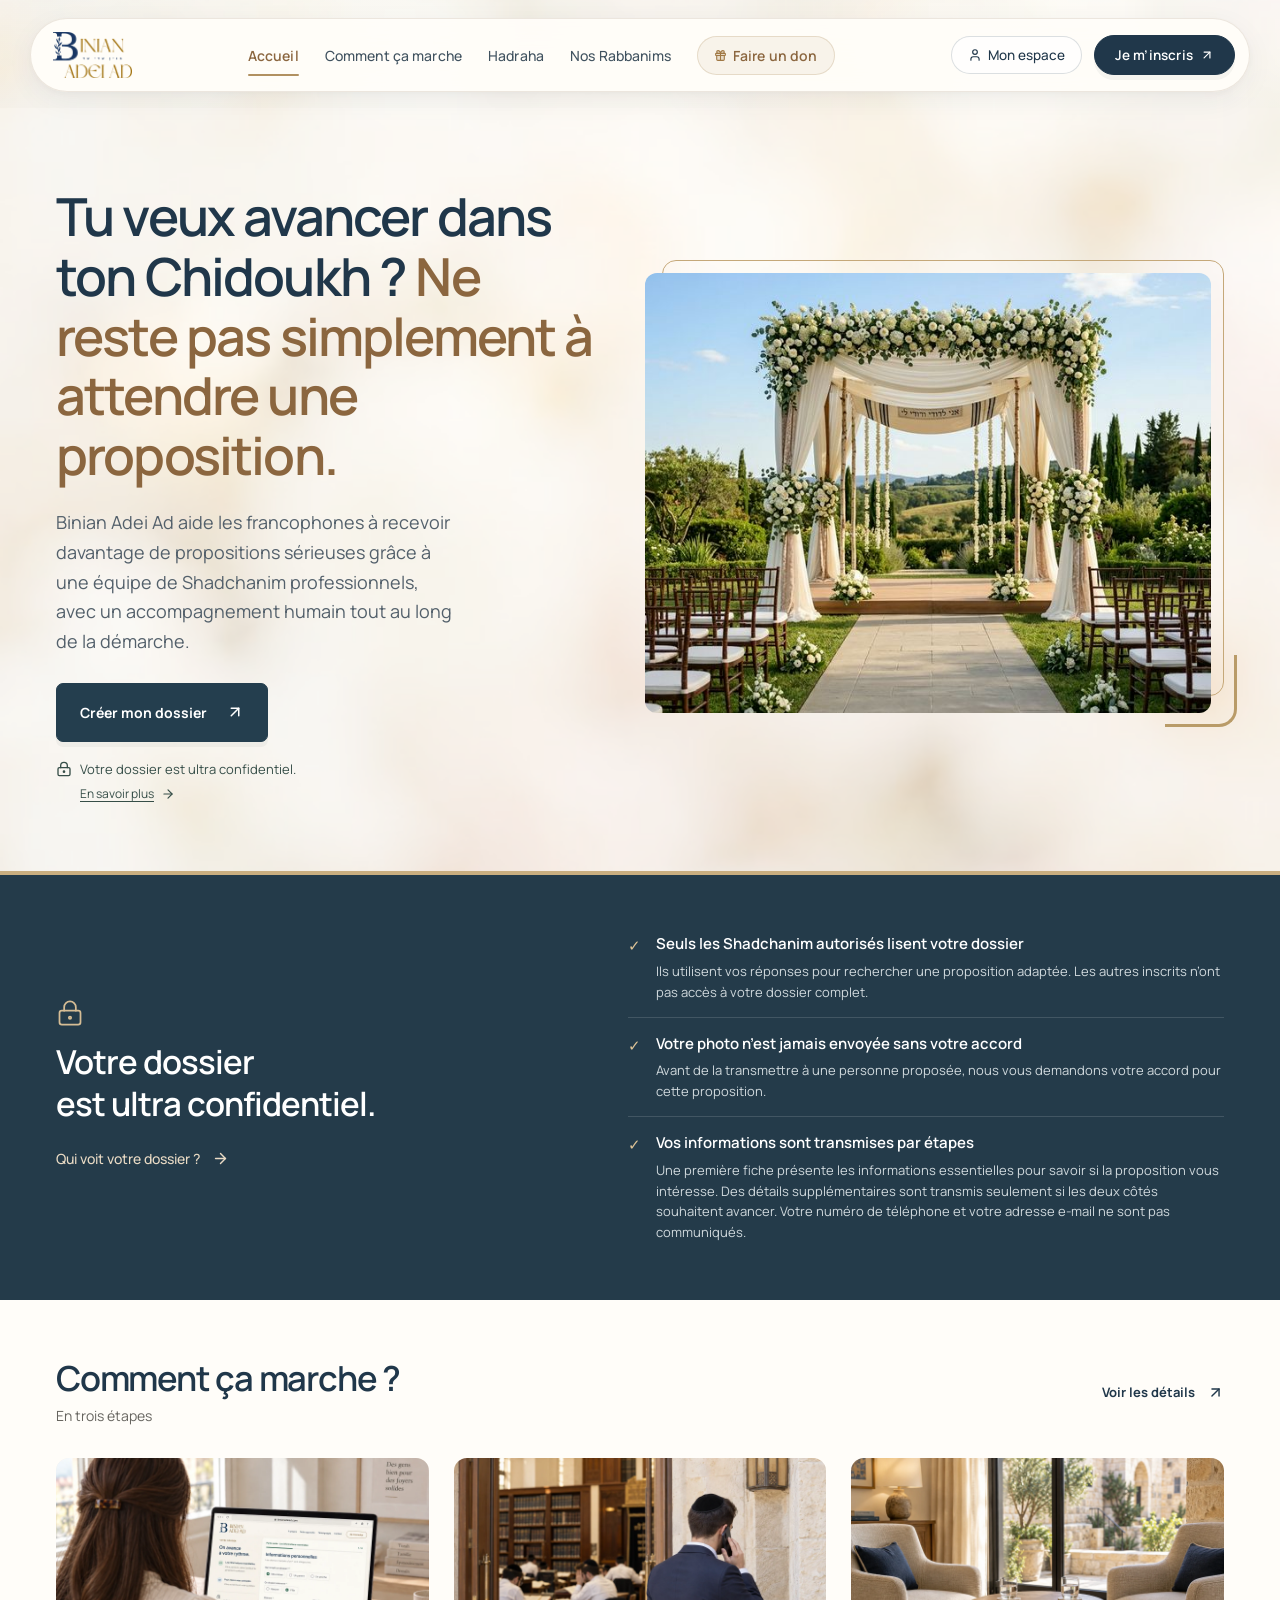
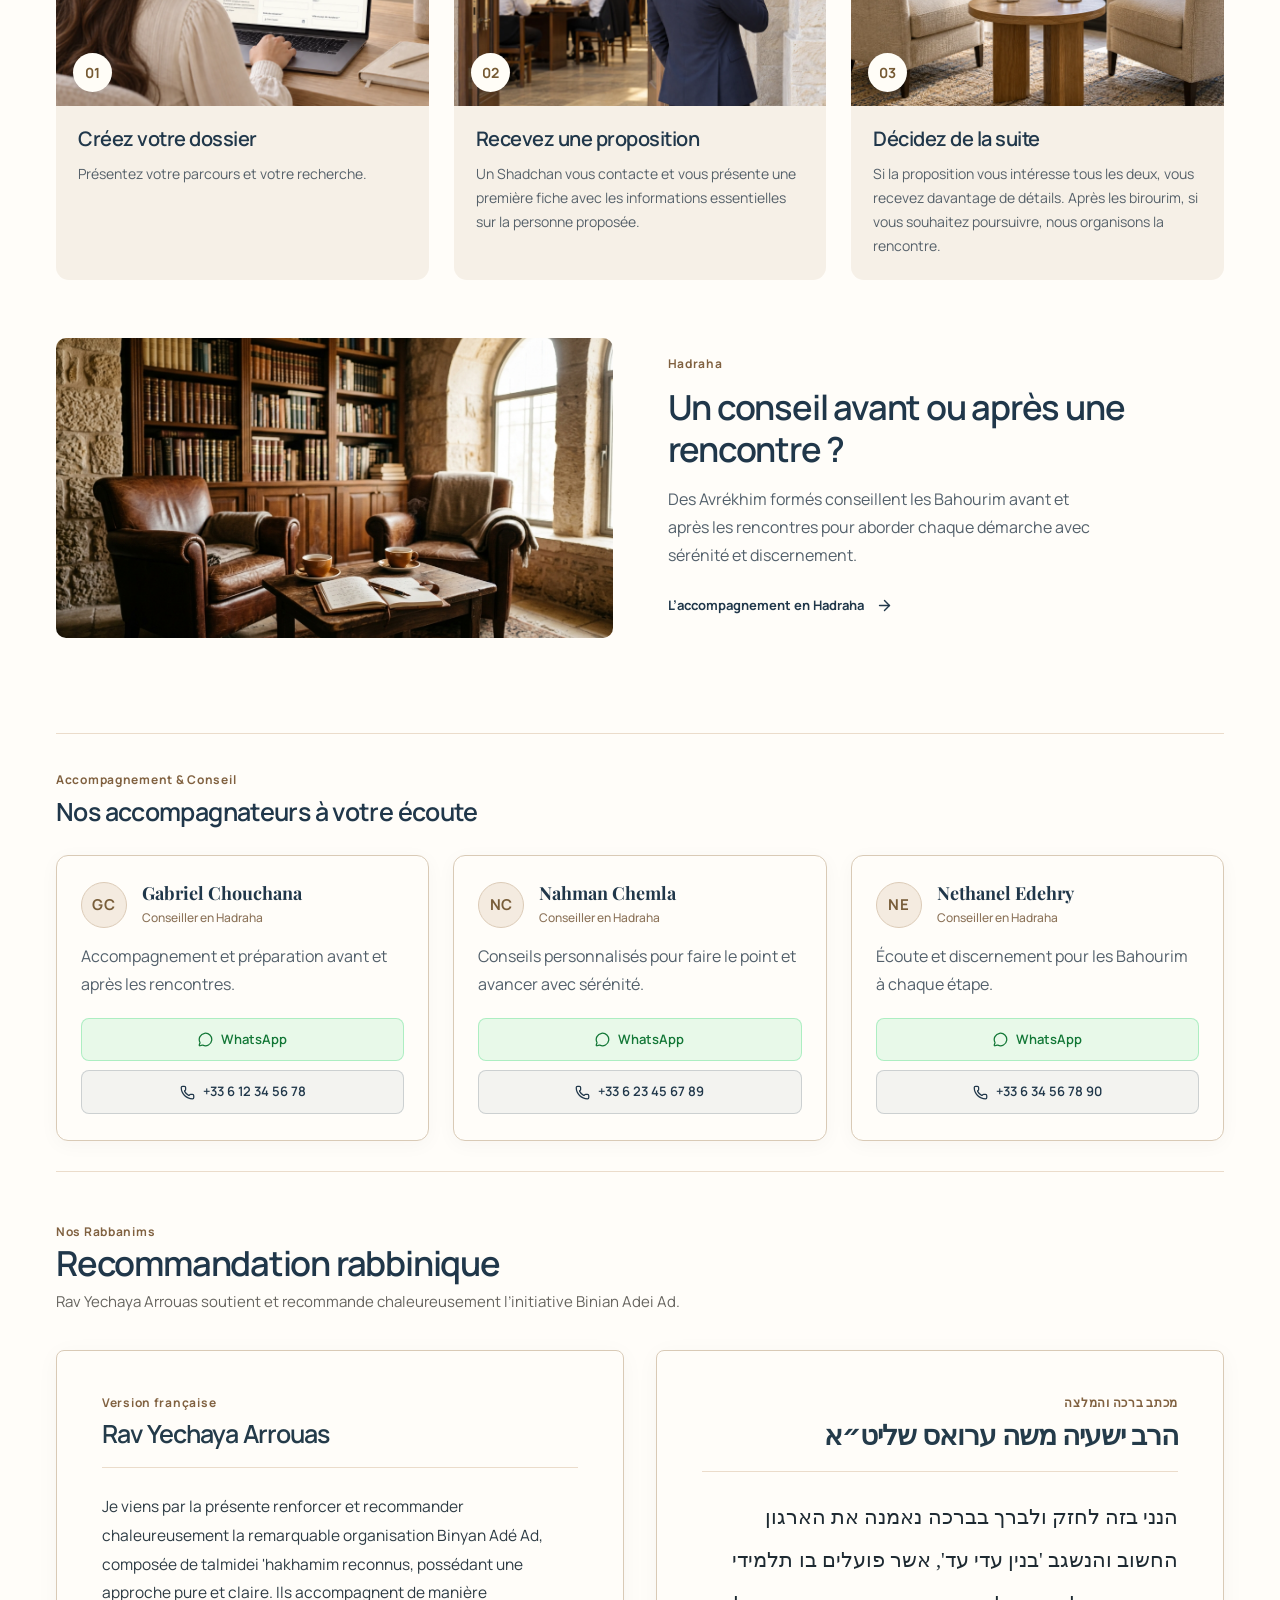
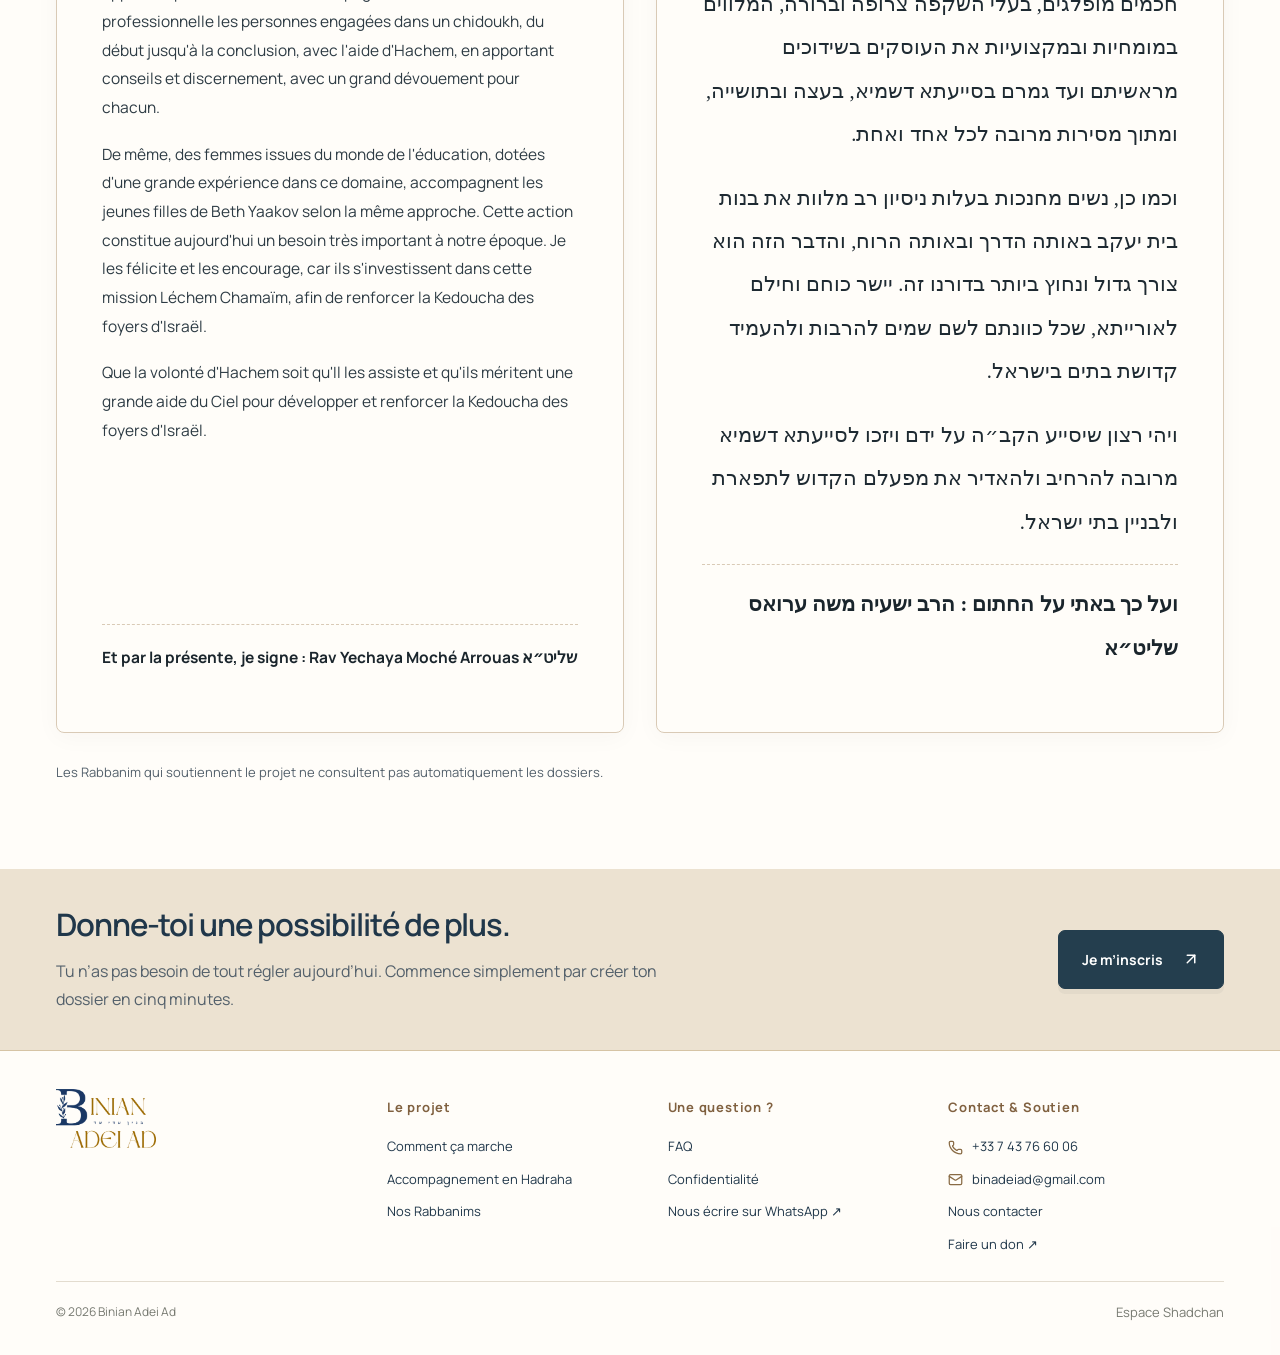
==== commit 3f179057: "deploy: update live preview with gift icon for donation" ====
--- a/index.html
+++ b/index.html
@@ -101,11 +101,11 @@
         }
       }
     </style>
-    <script type="module" crossorigin src="./assets/index-C2DGW3c1.js"></script>
+    <script type="module" crossorigin src="./assets/index-B24of-v4.js"></script>
     <link rel="modulepreload" crossorigin href="./assets/vendor-wddqAaEv.js">
     <link rel="modulepreload" crossorigin href="./assets/vendor-firebase-DPV7CZ1J.js">
     <link rel="modulepreload" crossorigin href="./assets/index-DxObi53r.js">
-    <link rel="modulepreload" crossorigin href="./assets/vendor-lucide-Djx7neIW.js">
+    <link rel="modulepreload" crossorigin href="./assets/vendor-lucide-6Sg8t1wU.js">
     <link rel="modulepreload" crossorigin href="./assets/vendor-framer-motion-Dt_1clNq.js">
     <link rel="stylesheet" crossorigin href="./assets/index-CguPykZd.css">
   </head>
